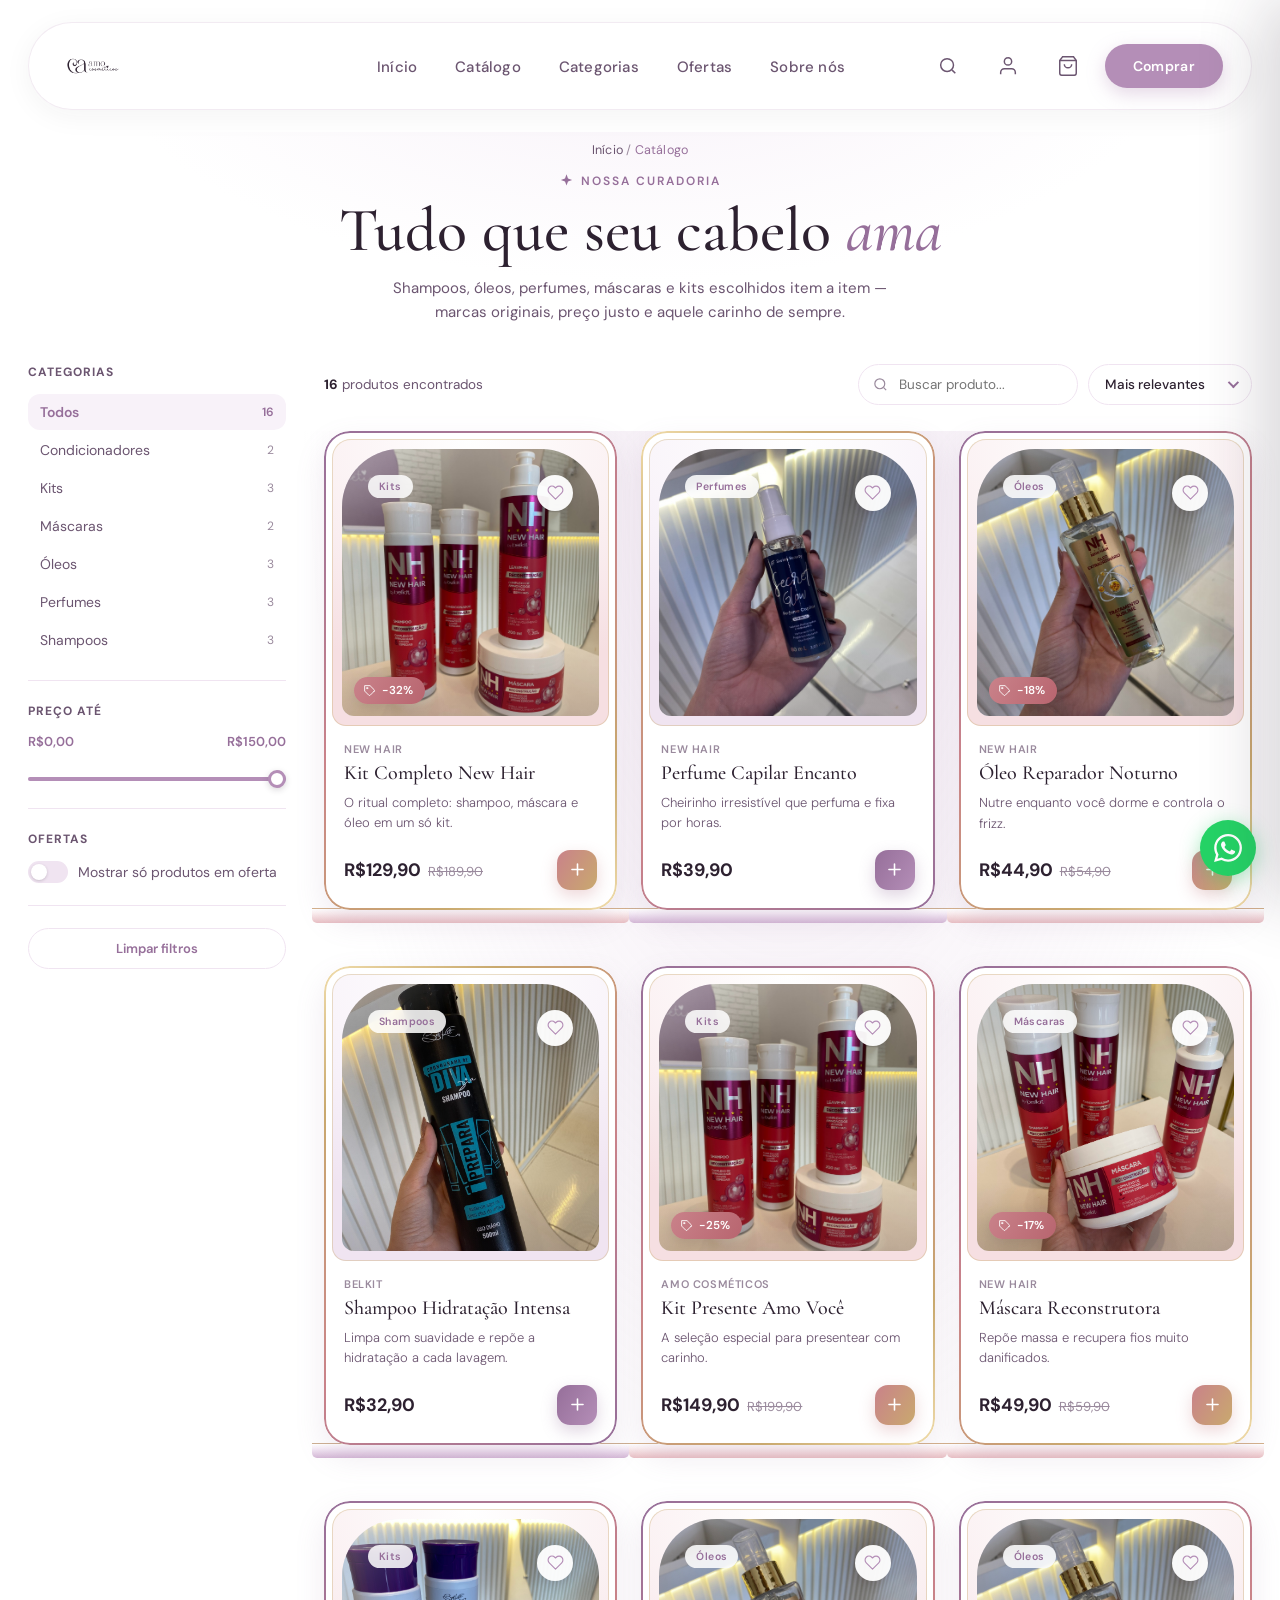
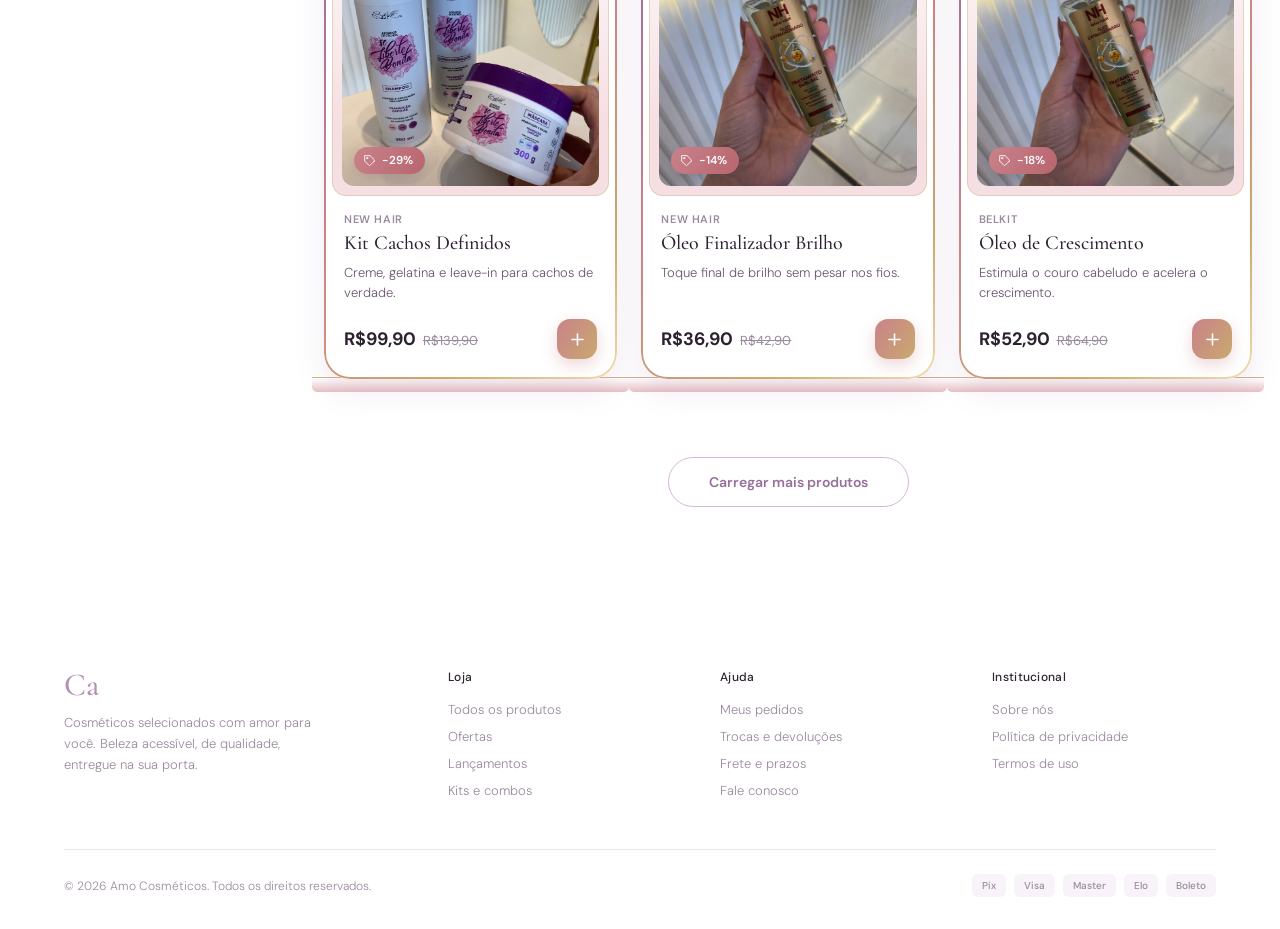
==== catalogo.html @ 1a0eb5b5 "Atualizações." ====
<!DOCTYPE html>
<html lang="pt-BR">
<head>
<meta charset="UTF-8">
<meta name="viewport" content="width=device-width, initial-scale=1.0">
<title>Catálogo — Amo Cosméticos</title>
<meta name="description" content="Explore o catálogo completo da Amo Cosméticos: shampoos, óleos, perfumes capilares, máscaras e kits selecionados com carinho.">
<link rel="preconnect" href="https://fonts.googleapis.com">
<link rel="preconnect" href="https://fonts.gstatic.com" crossorigin>
<link href="https://fonts.googleapis.com/css2?family=Cormorant+Garamond:ital,wght@0,300;0,400;0,500;0,600;1,300;1,400&family=DM+Sans:ital,opsz,wght@0,9..40,300;0,9..40,400;0,9..40,500;1,9..40,300;1,9..40,400&display=swap" rel="stylesheet">
<link rel="stylesheet" href="/css/style.css">
<link rel="stylesheet" href="/css/cart.css">
<link rel="stylesheet" href="/css/catalogo.css">
<link rel="shortcut icon" href="/favicon/favicon.ico" type="image/x-icon">
</head>
<body>

<!-- NAVBAR (igual à da home; "Catálogo" ativo) -->
<nav class="nav" id="nav">
  <a href="/index.html" class="nav-brand" aria-label="Amo Cosméticos — ir para o início">
    <span class="nav-logo" role="img" aria-label="Amo Cosméticos"></span>
  </a>
  <ul class="nav-center" id="navCenter">
    <li><a href="/index.html">Início</a></li>
    <li><a href="/catalogo.html" aria-current="page">Catálogo</a></li>
    <li><a href="/catalogo.html">Categorias</a></li>
    <li><a href="/catalogo.html?ofertas=1">Ofertas</a></li>
    <li><a href="/index.html#nossa-historia">Sobre nós</a></li>
  </ul>
  <div class="nav-right">
    <button class="nav-btn" aria-label="Buscar">
      <svg fill="none" stroke="currentColor" stroke-width="1.6" viewBox="0 0 24 24"><circle cx="11" cy="11" r="7"/><path d="m20 20-3.5-3.5"/></svg>
    </button>
    <button class="nav-btn" aria-label="Minha conta">
      <svg fill="none" stroke="currentColor" stroke-width="1.6" viewBox="0 0 24 24"><path d="M20 21v-2a4 4 0 0 0-4-4H8a4 4 0 0 0-4 4v2"/><circle cx="12" cy="7" r="4"/></svg>
    </button>
    <button class="nav-btn nav-bag" aria-label="Sacola">
      <svg fill="none" stroke="currentColor" stroke-width="1.6" viewBox="0 0 24 24"><path d="M6 2 3 6v14a2 2 0 0 0 2 2h14a2 2 0 0 0 2-2V6l-3-4z"/><path d="M3 6h18"/><path d="M16 10a4 4 0 0 1-8 0"/></svg>
      <span class="nav-bag-count is-zero">0</span>
    </button>
    <button class="nav-cta">Comprar</button>
    <button class="nav-toggle" id="navToggle" aria-label="Abrir menu" aria-expanded="false" aria-controls="navCenter">
      <span></span><span></span><span></span>
    </button>
  </div>
</nav>

<main class="catalog-page">

  <!-- CABEÇALHO -->
  <header class="catalog-hero">
    <nav class="catalog-crumbs" aria-label="Você está em">
      <a href="/index.html">Início</a> / <span>Catálogo</span>
    </nav>
    <span class="catalog-eyebrow">
      <svg viewBox="0 0 24 24"><path d="M12 2l2.4 6.6L21 11l-6.6 2.4L12 20l-2.4-6.6L3 11l6.6-2.4z"/></svg>
      Nossa curadoria
    </span>
    <h1 class="catalog-title">Tudo que seu cabelo <i>ama</i></h1>
    <p class="catalog-sub">Shampoos, óleos, perfumes, máscaras e kits escolhidos item a item — marcas originais, preço justo e aquele carinho de sempre.</p>
  </header>

  <div class="catalog-wrap">

    <!-- SIDEBAR DE FILTROS -->
    <aside class="catalog-aside" id="catalogAside" aria-label="Filtros">
      <div class="catalog-aside-head">
        <h2>Filtros</h2>
        <button class="catalog-aside-close" id="catalogAsideClose" aria-label="Fechar filtros">
          <svg viewBox="0 0 24 24"><path d="M6 6l12 12M18 6L6 18"/></svg>
        </button>
      </div>

      <div class="filter-group">
        <h3>Categorias</h3>
        <div class="filter-cats" id="filterCats"></div>
      </div>

      <div class="filter-group">
        <h3>Preço até</h3>
        <div class="filter-price-vals">
          <span id="filterPriceMinLabel">R$0,00</span>
          <span id="filterPriceMaxLabel">R$0,00</span>
        </div>
        <div class="filter-range">
          <span class="filter-range-track"></span>
          <span class="filter-range-fill" id="filterRangeFill"></span>
          <input type="range" id="filterPrice" min="0" max="200" step="5" value="200" aria-label="Preço máximo">
        </div>
      </div>

      <div class="filter-group">
        <h3>Ofertas</h3>
        <label class="filter-toggle">
          <input type="checkbox" id="filterSale">
          <span class="filter-switch"></span>
          Mostrar só produtos em oferta
        </label>
      </div>

      <div class="filter-group">
        <button class="filter-clear" id="filterClear" type="button">Limpar filtros</button>
      </div>
    </aside>
    <div class="catalog-aside-overlay" id="catalogAsideOverlay"></div>

    <!-- CONTEÚDO -->
    <section>
      <div class="catalog-toolbar">
        <p class="catalog-count" id="catalogCount"></p>
        <div class="catalog-tools">
          <button class="catalog-filter-btn" id="catalogFilterBtn" type="button">
            <svg viewBox="0 0 24 24"><path d="M4 6h16M7 12h10M10 18h4"/></svg>
            Filtros
          </button>
          <div class="catalog-search">
            <svg viewBox="0 0 24 24"><circle cx="11" cy="11" r="7"/><path d="m20 20-3.5-3.5"/></svg>
            <input type="search" id="catalogSearch" placeholder="Buscar produto..." aria-label="Buscar produto">
          </div>
          <div class="catalog-sort">
            <select id="catalogSort" aria-label="Ordenar por">
              <option value="relevance">Mais relevantes</option>
              <option value="rating">Melhor avaliados</option>
              <option value="price-asc">Menor preço</option>
              <option value="price-desc">Maior preço</option>
              <option value="name">Nome (A–Z)</option>
            </select>
          </div>
        </div>
      </div>

      <div class="prod-grid catalog-grid" id="catalogGrid"></div>

      <div class="catalog-empty">
        <svg viewBox="0 0 24 24"><circle cx="11" cy="11" r="7"/><path d="m20 20-3.5-3.5"/></svg>
        <h3>Nenhum produto encontrado</h3>
        <p>Tente ajustar os filtros ou buscar por outro termo.</p>
      </div>

      <div class="catalog-more" id="catalogMore">
        <button id="catalogMoreBtn" type="button">Carregar mais produtos</button>
      </div>
    </section>

  </div>
</main>

<!-- ÍCONES (sprite) — mesmo da home -->
<svg width="0" height="0" style="position:absolute" aria-hidden="true" focusable="false">
  <defs>
    <symbol id="i-heart" viewBox="0 0 24 24"><path d="M20.84 4.61a5.5 5.5 0 0 0-7.78 0L12 5.67l-1.06-1.06a5.5 5.5 0 0 0-7.78 7.78l1.06 1.06L12 21.23l7.78-7.78 1.06-1.06a5.5 5.5 0 0 0 0-7.78z"/></symbol>
    <symbol id="i-tag" viewBox="0 0 24 24"><path d="M20.6 13.4l-7.2 7.2a2 2 0 0 1-2.8 0L3 13V3h10l7.6 7.6a2 2 0 0 1 0 2.8z"/><circle cx="7.6" cy="7.6" r="1.2"/></symbol>
    <symbol id="i-plus" viewBox="0 0 24 24"><path d="M12 5v14M5 12h14"/></symbol>
    <symbol id="i-arrow" viewBox="0 0 24 24"><path d="M5 12h14M13 6l6 6-6 6"/></symbol>
  </defs>
</svg>

<!-- FOOTER (igual à home) -->
<footer class="footer">
  <div class="footer-top">
    <div class="footer-brand">
      <span class="nav-monogram" style="color:var(--lilas)">Ca</span>
      <p>Cosméticos selecionados com amor para você. Beleza acessível, de qualidade, entregue na sua porta.</p>
    </div>
    <div class="footer-col">
      <h5>Loja</h5>
      <a href="/catalogo.html">Todos os produtos</a>
      <a href="/catalogo.html?ofertas=1">Ofertas</a>
      <a href="/catalogo.html">Lançamentos</a>
      <a href="/catalogo.html?cat=Kits">Kits e combos</a>
    </div>
    <div class="footer-col">
      <h5>Ajuda</h5>
      <a href="#">Meus pedidos</a>
      <a href="#">Trocas e devoluções</a>
      <a href="#">Frete e prazos</a>
      <a href="#">Fale conosco</a>
    </div>
    <div class="footer-col">
      <h5>Institucional</h5>
      <a href="/index.html#nossa-historia">Sobre nós</a>
      <a href="#">Política de privacidade</a>
      <a href="#">Termos de uso</a>
    </div>
  </div>
  <div class="footer-bottom">
    <span class="footer-copy">© 2026 Amo Cosméticos. Todos os direitos reservados.</span>
    <div class="footer-payments">
      <span class="pay-badge">Pix</span>
      <span class="pay-badge">Visa</span>
      <span class="pay-badge">Master</span>
      <span class="pay-badge">Elo</span>
      <span class="pay-badge">Boleto</span>
    </div>
  </div>
</footer>

<!-- WHATSAPP -->
<button class="whatsapp-float" aria-label="Falar no WhatsApp">
  <svg viewBox="0 0 24 24" fill="currentColor"><path d="M17.472 14.382c-.297-.149-1.758-.867-2.03-.967-.273-.099-.471-.148-.67.15-.197.297-.767.966-.94 1.164-.173.199-.347.223-.644.075-.297-.15-1.255-.463-2.39-1.475-.883-.788-1.48-1.761-1.653-2.059-.173-.297-.018-.458.13-.606.134-.133.298-.347.446-.52.149-.174.198-.298.298-.497.099-.198.05-.371-.025-.52-.075-.149-.669-1.612-.916-2.207-.242-.579-.487-.5-.669-.51-.173-.008-.371-.01-.57-.01-.198 0-.52.074-.792.372-.272.297-1.04 1.016-1.04 2.479 0 1.462 1.065 2.875 1.213 3.074.149.198 2.096 3.2 5.077 4.487.709.306 1.262.489 1.694.625.712.227 1.36.195 1.871.118.571-.085 1.758-.719 2.006-1.413.248-.694.248-1.289.173-1.413-.074-.124-.272-.198-.57-.347m-5.421 7.403h-.004a9.87 9.87 0 0 1-5.031-1.378l-.361-.214-3.741.982.998-3.648-.235-.374a9.86 9.86 0 0 1-1.51-5.26c.001-5.45 4.436-9.884 9.888-9.884 2.64 0 5.122 1.03 6.988 2.898a9.825 9.825 0 0 1 2.893 6.994c-.003 5.45-4.437 9.884-9.885 9.884m8.413-18.297A11.815 11.815 0 0 0 12.05 0C5.495 0 .16 5.335.157 11.892c0 2.096.547 4.142 1.588 5.945L.057 24l6.305-1.654a11.882 11.882 0 0 0 5.683 1.448h.005c6.554 0 11.89-5.335 11.893-11.893a11.821 11.821 0 0 0-3.48-8.413z"/></svg>
</button>

<!-- SCRIPTS: script.js (navbar) + cart.js (sacola) + catalogo.js (grade) -->
<script src="/js/script.js"></script>
<script src="/js/cart.js"></script>
<script src="/js/catalogo.js"></script>
</body>
</html>
---- css/style.css ----
/* ══════════════════════════════════════════════
   AMO COSMÉTICOS — STYLE
   Paleta extraída da logo: #b48eb7 (lilás)
   ══════════════════════════════════════════════ */

/* ── Reset ── */
*,
*::before,
*::after {
  margin: 0;
  padding: 0;
  box-sizing: border-box;
}

/* ── Tokens ── */
:root {
  /* Core */
  --plum: #2d2130;
  --plum-soft: #5c4660;

  /* Lilás (da logo) */
  --lilas: #b48eb7;
  --lilas-deep: #966f9a;
  --lilas-light: #d4b8d6;
  --lilas-whisper: #f8f2f9;
  --lilas-ghost: #f0e4f1;

  /* Accent */
  --rose: #c9828a;
  --rose-soft: #e8bfc4;
  --rose-whisper: #faeef0;
  --gold: #c9a96e;

  /* Ink */
  --ink: #2d2130;
  --ink-secondary: #6b5570;
  --ink-muted: #9a8a9d;

  /* Surface */
  --white: #ffffff;

  /* Type */
  --serif: 'Cormorant Garamond', Georgia, serif;
  --sans: 'DM Sans', -apple-system, BlinkMacSystemFont, sans-serif;

  /* ►►► LOGO — troque o arquivo aqui para mudar a logo da navbar ◄◄◄ */
  --logo-src: url('/assets/logos/logo-amo-principal.png');
  --logo-color: var(--plum);   /* cor em    que a logo é exibida */
}

html {
  scroll-behavior: smooth;
}

body {
  font-family: var(--sans);
  color: var(--ink);
  background: var(--white);
  -webkit-font-smoothing: antialiased;
}


/* ══════════════════════════════════════════════
   NAVBAR — floating glassmorphism (maior + inteligente)
   ══════════════════════════════════════════════ */
.nav {
  position: fixed;
  top: 22px;
  left: 50%;
  transform: translateX(-50%);
  z-index: 1000;
  width: calc(100% - 56px);
  max-width: 1320px;
  display: flex;
  align-items: center;
  justify-content: space-between;
  gap: 24px;
  padding: 7px 28px;
  background: rgba(255, 255, 255, 0.70);
  backdrop-filter: blur(26px) saturate(1.5);
  -webkit-backdrop-filter: blur(26px) saturate(1.5);
  border: 1px solid rgba(180, 142, 183, 0.18);
  border-radius: 68px;
  box-shadow: 0 6px 28px rgba(45, 33, 48, 0.05);
  transition: top 0.45s cubic-bezier(.4,0,.2,1),
              padding 0.45s cubic-bezier(.4,0,.2,1),
              box-shadow 0.4s, background 0.4s, transform 0.45s cubic-bezier(.4,0,.2,1);
}

/* estado "rolou um pouco": navbar encolhe e ganha mais contraste */
.nav.scrolled {
  top: 12px;
  padding: 7px 26px;
  background: rgba(255, 255, 255, 0.90);
  box-shadow: 0 10px 44px rgba(45, 33, 48, 0.12);
}

/* esconde ao descer, reaparece ao subir */
.nav.nav-hidden {
  transform: translateX(-50%) translateY(-140%);
}

.nav-brand {
  display: flex;
  align-items: center;
  gap: 8px;
  text-decoration: none;
}

.nav-logo {
  display: block;
  width: 240px;
  height: 72px;
  background-color: var(--logo-color);
  -webkit-mask: var(--logo-src) left center / contain no-repeat;
          mask: var(--logo-src) left center / contain no-repeat;
  transition: opacity 0.25s, width 0.45s cubic-bezier(.4,0,.2,1), height 0.45s cubic-bezier(.4,0,.2,1);
}

.nav.scrolled .nav-logo {
  width: 220px;
  height: 66px;
}

.nav-brand:hover .nav-logo {
  opacity: 0.75;
}

.nav-monogram {
  font-family: var(--serif);
  font-weight: 500;
  font-size: 26px;
  color: var(--lilas);
  line-height: 1;
  letter-spacing: -0.5px;
}

.nav-center {
  display: flex;
  gap: 38px;
  list-style: none;
}

.nav-center a {
  position: relative;
  text-decoration: none;
  font-size: 15px;
  font-weight: 500;
  color: var(--ink-secondary);
  letter-spacing: 0.2px;
  transition: color 0.25s;
}

/* sublinhado animado */
.nav-center a::after {
  content: "";
  position: absolute;
  left: 0;
  bottom: -6px;
  width: 100%;
  height: 2px;
  border-radius: 2px;
  background: var(--lilas);
  transform: scaleX(0);
  transform-origin: left;
  transition: transform 0.35s cubic-bezier(.4,0,.2,1);
}

.nav-center a:hover {
  color: var(--lilas);
}

.nav-center a:hover::after {
  transform: scaleX(1);
}

.nav-right {
  display: flex;
  align-items: center;
  gap: 14px;
}

.nav-btn {
  position: relative;
  display: flex;
  align-items: center;
  justify-content: center;
  width: 46px;
  height: 46px;
  border-radius: 50%;
  border: none;
  background: transparent;
  cursor: pointer;
  color: var(--ink-secondary);
  transition: background 0.25s, color 0.25s, transform 0.2s;
}

.nav-btn:hover {
  background: var(--lilas-ghost);
  color: var(--lilas);
  transform: translateY(-1px);
}

.nav-btn svg {
  width: 22px;
  height: 22px;
}

/* contador da sacola */
.nav-bag-count {
  position: absolute;
  top: 3px;
  right: 3px;
  min-width: 18px;
  height: 18px;
  padding: 0 4px;
  display: flex;
  align-items: center;
  justify-content: center;
  font-family: var(--sans);
  font-size: 10px;
  font-weight: 600;
  line-height: 1;
  color: var(--white);
  background: var(--rose);
  border-radius: 10px;
  border: 1.5px solid var(--white);
}

.nav-cta {
  font-family: var(--sans);
  font-size: 14px;
  font-weight: 600;
  color: var(--white);
  background: var(--lilas);
  border: none;
  padding: 13px 28px;
  border-radius: 44px;
  cursor: pointer;
  letter-spacing: 0.3px;
  box-shadow: 0 6px 18px rgba(180, 142, 183, 0.35);
  transition: background 0.3s, transform 0.2s, box-shadow 0.3s;
}

.nav-cta:hover {
  background: var(--lilas-deep);
  transform: translateY(-2px);
  box-shadow: 0 10px 26px rgba(150, 111, 154, 0.42);
}

/* botão de menu mobile (hambúrguer animado) */
.nav-toggle {
  display: none;
  flex-direction: column;
  justify-content: center;
  gap: 5px;
  width: 46px;
  height: 46px;
  border: none;
  background: transparent;
  cursor: pointer;
  padding: 0 11px;
}

.nav-toggle span {
  display: block;
  height: 2px;
  width: 100%;
  border-radius: 2px;
  background: var(--ink);
  transition: transform 0.35s cubic-bezier(.4,0,.2,1), opacity 0.25s;
}

.nav.nav-open .nav-toggle span:nth-child(1) {
  transform: translateY(7px) rotate(45deg);
}

.nav.nav-open .nav-toggle span:nth-child(2) {
  opacity: 0;
}

.nav.nav-open .nav-toggle span:nth-child(3) {
  transform: translateY(-7px) rotate(-45deg);
}


/* ══════════════════════════════════════════════
   HERO — full-bleed image slider (cinematográfico)
   ══════════════════════════════════════════════ */
.hero {
  position: relative;
  width: 100%;
  height: 100vh;
  min-height: 600px;
  overflow: hidden;
  background: var(--plum);
}

.hero-slider {
  position: absolute;
  inset: 0;
}

.hero-slide {
  position: absolute;
  inset: 0;
  opacity: 0;
  transition: opacity 1.2s ease;
  will-change: opacity;
}

.hero-slide.active {
  opacity: 1;
}

.hero-slide-bg,
.hero-slide-img {
  width: 100%;
  height: 100%;
  object-fit: cover;
  object-position: center center;
  display: block;
  /* fundo mais vivo: leve saturação e contraste */
  filter: saturate(1.12) contrast(1.05) brightness(0.98);
  transform: scale(1.06);
}

/* Ken Burns suave só no slide ativo — dá movimento ao fundo */
.hero-slide.active .hero-slide-img {
  animation: hero-kenburns 8s ease-out forwards;
}

@keyframes hero-kenburns {
  from { transform: scale(1.12) translate3d(1.5%, 1%, 0); }
  to   { transform: scale(1.02) translate3d(0, 0, 0); }
}

/* Placeholder gradient slides */
.hero-slide-placeholder {
  width: 100%;
  height: 100%;
  display: flex;
  align-items: center;
  justify-content: center;
}

.slide-ph-1 { background: linear-gradient(145deg, #d4b8d6 0%, #e8bfc4 40%, #f0e4f1 100%); }
.slide-ph-2 { background: linear-gradient(145deg, #c9828a 0%, #b48eb7 50%, #d4b8d6 100%); }
.slide-ph-3 { background: linear-gradient(145deg, #f0e4f1 0%, #c9a96e 40%, #e8bfc4 100%); }
.slide-ph-4 { background: linear-gradient(145deg, #966f9a 0%, #c9828a 50%, #f8f2f9 100%); }

/* brilho sutil que vaga sobre o gradiente */
.hero-slide-placeholder::after {
  content: "";
  position: absolute;
  inset: -20%;
  background: radial-gradient(42% 42% at 30% 28%, rgba(255,255,255,0.45), transparent 70%);
  mix-blend-mode: soft-light;
  opacity: 0;
  transition: opacity 1.4s ease;
}

.hero-slide.active .hero-slide-placeholder::after { opacity: 1; }

/* Ken Burns: desativado — sem zoom nas imagens */
.hero-slide-placeholder {
  position: relative;
  transform: scale(1);
  transition: transform 1.2s ease;
}

.hero-slide.active .hero-slide-placeholder {
  animation: none;
}

@keyframes kenburns {
  from { transform: scale(1) translate3d(0, 0, 0); }
  to   { transform: scale(1) translate3d(0, 0, 0); }
}

.slide-ph-label {
  font-family: var(--serif);
  font-size: clamp(18px, 3vw, 28px);
  font-weight: 300;
  font-style: italic;
  color: rgba(255, 255, 255, 0.6);
  text-align: center;
  padding: 20px;
  letter-spacing: 1px;
}

/* ── Tratamento de fundo (camadas sobre as fotos) ── */

/* Color-grade: dá um banho de cor da marca, tira o aspecto "cru" da foto */
.hero-grade {
  position: absolute;
  inset: 0;
  z-index: 1;
  pointer-events: none;
  background:
    radial-gradient(120% 90% at 80% 15%, rgba(201, 130, 138, 0.28), transparent 55%),
    radial-gradient(130% 100% at 12% 90%, rgba(45, 33, 48, 0.55), transparent 60%),
    linear-gradient(115deg, rgba(150, 111, 154, 0.35) 0%, transparent 45%);
  mix-blend-mode: soft-light;
}

/* Vinheta: foca o olhar e aprofunda os cantos */
.hero-vignette {
  position: absolute;
  inset: 0;
  z-index: 1;
  pointer-events: none;
  background: radial-gradient(130% 120% at 50% 42%, transparent 52%, rgba(26, 18, 28, 0.55) 100%);
}

/* Grão sutil: textura premium que quebra o "chapado" da imagem */
.hero-grain {
  position: absolute;
  inset: 0;
  z-index: 1;
  pointer-events: none;
  opacity: 0.08;
  mix-blend-mode: overlay;
  background-image: url("data:image/svg+xml,%3Csvg xmlns='http://www.w3.org/2000/svg' width='160' height='160'%3E%3Cfilter id='n'%3E%3CfeTurbulence type='fractalNoise' baseFrequency='0.9' numOctaves='2' stitchTiles='stitch'/%3E%3C/filter%3E%3Crect width='100%25' height='100%25' filter='url(%23n)'/%3E%3C/svg%3E");
}

/* Scrim direcional — garante leitura do texto no canto inferior esquerdo */
.hero-scrim {
  position: absolute;
  inset: 0;
  z-index: 1;
  background:
    linear-gradient(to top, rgba(32, 23, 34, 0.9) 0%, rgba(32, 23, 34, 0.35) 42%, transparent 72%),
    linear-gradient(105deg, rgba(32, 23, 34, 0.7) 0%, rgba(32, 23, 34, 0.15) 38%, transparent 62%);
  pointer-events: none;
}

/* ══════════════════════════════════════════════
   DECK DE CARDS — destaques em "cartas" no canto inferior direito
   ══════════════════════════════════════════════ */
.hero-deck {
  position: absolute;
  right: clamp(24px, 5vw, 76px);
  bottom: clamp(56px, 10vh, 118px);
  z-index: 2;
  display: flex;
  flex-direction: column;
  align-items: center;
  gap: 20px;
}

.deck-cards {
  position: relative;
  width: 312px;
  height: 432px;
}

.deck-card {
  position: absolute;
  top: 6px;
  left: 6px;
  width: 300px;
  height: 420px;
  padding: 14px 14px 16px;
  border-radius: 24px;
  background: linear-gradient(170deg, #ffffff 0%, var(--lilas-whisper) 100%);
  border: 1px solid rgba(255, 255, 255, 0.9);
  box-shadow: 0 26px 60px rgba(26, 18, 28, 0.42), 0 2px 6px rgba(26, 18, 28, 0.18);
  cursor: pointer;
  overflow: hidden;
  /* estado inicial (antes de "distribuir as cartas") */
  opacity: 0;
  transform: translateY(34px) scale(0.82) rotate(0deg);
  transform-origin: center bottom;
  transition: transform 0.85s cubic-bezier(.2,.8,.2,1),
              opacity 0.6s ease,
              box-shadow 0.4s ease;
  will-change: transform;
}

.deck-card:focus-visible { outline: 2px solid var(--white); outline-offset: 3px; }

/* brilho de vidro no topo da carta */
.dc-gloss {
  position: absolute;
  inset: 0;
  border-radius: 24px;
  pointer-events: none;
  background: linear-gradient(150deg, rgba(255,255,255,0.65) 0%, rgba(255,255,255,0) 38%);
  mix-blend-mode: screen;
  opacity: 0.6;
}

/* acentos por seção (Queridinhos / Mais vendidos / Em oferta) */
.dc-fav-week    { background: linear-gradient(170deg, #ffffff 0%, var(--rose-whisper) 100%); }
.dc-top-sellers { background: linear-gradient(170deg, #ffffff 0%, var(--lilas-ghost) 100%); }
.dc-on-sale     { background: linear-gradient(170deg, #ffffff 0%, #f8e6e8 100%); }

/* ── posições do leque (controladas via JS) ── */
.hero-deck.is-dealt .deck-card { opacity: 1; }

.hero-deck.is-dealt .deck-card.pos-0 {
  transform: translate(0, 0) rotate(0deg) scale(1);
  z-index: 3;
  box-shadow: 0 30px 66px rgba(26, 18, 28, 0.46), 0 3px 8px rgba(26, 18, 28, 0.2);
}
.hero-deck.is-dealt .deck-card.pos-1 {
  transform: translate(32px, -22px) rotate(6.5deg) scale(0.93);
  z-index: 2;
  transition-delay: 0.08s;
}
.hero-deck.is-dealt .deck-card.pos-2 {
  transform: translate(-28px, 16px) rotate(-6.5deg) scale(0.89);
  z-index: 1;
  transition-delay: 0.16s;
}

/* cartas de trás recebem um leve véu e não capturam o clique no texto */
.hero-deck.is-dealt .deck-card.pos-1::after,
.hero-deck.is-dealt .deck-card.pos-2::after {
  content: "";
  position: absolute;
  inset: 0;
  border-radius: 24px;
  background: rgba(45, 33, 48, 0.14);
  pointer-events: none;
  transition: background 0.6s ease;
}

.hero-deck.is-dealt .deck-card.pos-0:hover {
  transform: translate(0, -6px) rotate(0deg) scale(1.01);
}

/* ── topo: badge + favorito ── */
.dc-top {
  display: flex;
  align-items: center;
  justify-content: space-between;
  gap: 8px;
  margin-bottom: 12px;
}

.dc-badge {
  display: inline-flex;
  align-items: center;
  gap: 6px;
  padding: 6px 12px 6px 10px;
  font-family: var(--sans);
  font-size: 11.5px;
  font-weight: 600;
  letter-spacing: 0.2px;
  border-radius: 40px;
  color: var(--plum);
  background: var(--lilas-ghost);
  white-space: nowrap;
}

.dc-badge svg { width: 13px; height: 13px; }

.dc-fav-week    .dc-badge { background: linear-gradient(100deg, #f0dcab, var(--gold)); color: #4a3320; }
.dc-top-sellers .dc-badge { background: linear-gradient(100deg, var(--lilas-deep), var(--lilas)); color: #fff; }
.dc-on-sale     .dc-badge { background: var(--rose); color: #fff; }

.dc-fav {
  flex-shrink: 0;
  width: 34px;
  height: 34px;
  display: grid;
  place-items: center;
  border: none;
  border-radius: 50%;
  background: rgba(255, 255, 255, 0.8);
  box-shadow: 0 3px 10px rgba(26, 18, 28, 0.12);
  cursor: pointer;
  transition: transform 0.25s, background 0.25s, color 0.25s;
  color: var(--ink-muted);
}

.dc-fav svg { width: 17px; height: 17px; }
.dc-fav:hover { transform: scale(1.12); color: var(--rose); background: #fff; }
.dc-fav.is-liked { color: var(--rose); }
.dc-fav.is-liked svg { fill: var(--rose); }

/* ── mídia ── */
.dc-media {
  position: relative;
  width: 100%;
  height: 188px;
  border-radius: 16px;
  overflow: hidden;
  background: var(--lilas-whisper);
  box-shadow: inset 0 0 0 1px rgba(45, 33, 48, 0.05);
}

.dc-media img {
  width: 100%;
  height: 100%;
  object-fit: cover;
  object-position: center;
  display: block;
  transition: transform 0.9s cubic-bezier(.2,.7,.2,1);
}

.deck-card.pos-0:hover .dc-media img { transform: scale(1.06); }

/* varredura de brilho (cosmético) no card da frente */
.dc-shine {
  position: absolute;
  top: 0;
  left: -60%;
  width: 45%;
  height: 100%;
  pointer-events: none;
  background: linear-gradient(105deg, transparent, rgba(255, 255, 255, 0.55), transparent);
  transform: skewX(-18deg);
}

.hero-deck.is-dealt .deck-card.pos-0 .dc-shine {
  animation: dc-shine-sweep 4.6s ease-in-out 1.4s infinite;
}

@keyframes dc-shine-sweep {
  0%   { left: -60%; }
  26%  { left: 130%; }
  100% { left: 130%; }
}

/* ── corpo ── */
.dc-body { padding: 13px 4px 0; }

.dc-brand {
  font-family: var(--sans);
  font-size: 11px;
  font-weight: 600;
  letter-spacing: 1.4px;
  text-transform: uppercase;
  color: var(--lilas-deep);
}

.dc-name {
  font-family: var(--serif);
  font-size: 21px;
  font-weight: 500;
  line-height: 1.1;
  color: var(--ink);
  margin: 3px 0 7px;
}

.dc-meta { margin-bottom: 11px; }

.dc-stars {
  font-size: 12px;
  letter-spacing: 1.5px;
  color: var(--gold);
}

.dc-stars b {
  font-family: var(--sans);
  font-size: 12px;
  font-weight: 600;
  letter-spacing: 0;
  color: var(--ink-secondary);
  margin-left: 4px;
}

.dc-foot {
  display: flex;
  align-items: center;
  justify-content: space-between;
  gap: 10px;
}

.dc-price {
  font-family: var(--sans);
  font-size: 18px;
  font-weight: 700;
  color: var(--plum);
}

.dc-price s {
  font-size: 12.5px;
  font-weight: 400;
  color: var(--ink-muted);
  margin-left: 5px;
}

.dc-cta {
  display: inline-flex;
  align-items: center;
  gap: 5px;
  padding: 8px 15px;
  font-family: var(--sans);
  font-size: 12.5px;
  font-weight: 600;
  color: var(--white);
  background: var(--plum);
  border-radius: 40px;
  transition: gap 0.25s, background 0.25s;
}

.dc-cta svg { width: 14px; height: 14px; }
.deck-card.pos-0:hover .dc-cta { gap: 9px; background: var(--lilas-deep); }

/* ── bolinhas do deck ── */
.deck-dots {
  display: flex;
  gap: 7px;
}

.deck-dot {
  width: 7px;
  height: 7px;
  padding: 0;
  border: none;
  border-radius: 50%;
  background: rgba(255, 255, 255, 0.4);
  cursor: pointer;
  transition: width 0.4s cubic-bezier(.4,0,.2,1), background 0.4s;
}

.deck-dot:hover { background: rgba(255, 255, 255, 0.7); }

.deck-dot.is-on {
  width: 22px;
  border-radius: 4px;
  background: var(--white);
}

.hero-content {
  position: absolute;
  bottom: 0;
  left: 0;
  right: 0;
  padding: 0 clamp(24px, 5vw, 80px) clamp(56px, 9vh, 104px);
  z-index: 2;
  max-width: 760px;
  will-change: transform;
}

/* ── Sistema de reveal (entrada escalonada) ── */
[data-reveal] {
  opacity: 0;
  transform: translateY(26px);
  transition: opacity 0.9s cubic-bezier(.2,.7,.2,1) var(--d, 0s),
              transform 0.9s cubic-bezier(.2,.7,.2,1) var(--d, 0s);
}

.hero.is-loaded [data-reveal] {
  opacity: 1;
  transform: translateY(0);
}

/* Badge / eyebrow com oferta */
.hero-badge {
  display: inline-flex;
  align-items: center;
  gap: 9px;
  margin-bottom: 22px;
  padding: 9px 18px 9px 14px;
  font-family: var(--sans);
  font-size: 13px;
  font-weight: 500;
  letter-spacing: 0.2px;
  color: var(--white);
  background: rgba(255, 255, 255, 0.12);
  border: 1px solid rgba(255, 255, 255, 0.22);
  border-radius: 40px;
  backdrop-filter: blur(10px);
  -webkit-backdrop-filter: blur(10px);
}

.hero-badge-dot {
  width: 8px;
  height: 8px;
  border-radius: 50%;
  background: var(--rose-soft);
  box-shadow: 0 0 0 0 rgba(232, 191, 196, 0.7);
  animation: pulse-dot 2.2s ease-out infinite;
}

@keyframes pulse-dot {
  0%   { box-shadow: 0 0 0 0 rgba(232, 191, 196, 0.6); }
  70%  { box-shadow: 0 0 0 10px rgba(232, 191, 196, 0); }
  100% { box-shadow: 0 0 0 0 rgba(232, 191, 196, 0); }
}

.hero-headline {
  font-family: var(--serif);
  font-size: clamp(44px, 7vw, 84px);
  font-weight: 300;
  line-height: 1.02;
  color: var(--white);
  margin-bottom: 22px;
  letter-spacing: -1px;
}

/* cada linha revela por baixo de uma máscara */
.hero-line {
  display: block;
  overflow: hidden;
}

.hero-line > span {
  display: block;
  transform: translateY(100%);
  transition: transform 1s cubic-bezier(.2,.7,.2,1) var(--d, 0s);
}

.hero.is-loaded .hero-line > span {
  transform: translateY(0);
}

/* "ama" com acabamento dourado/rosé */
.hero-headline i {
  font-weight: 400;
  font-style: italic;
  background: linear-gradient(100deg, var(--rose-soft), var(--gold) 55%, var(--lilas-light));
  -webkit-background-clip: text;
          background-clip: text;
  -webkit-text-fill-color: transparent;
}

/* coração ao lado de "você ama" */
.hero-heart {
  display: inline-flex;
  vertical-align: baseline;
  margin-left: 0.18em;
  transform: translateY(0.02em) scale(0);
  transform-origin: center 70%;
  opacity: 0;
}

.hero-heart svg {
  width: 0.62em;
  height: 0.62em;
  fill: var(--rose);
  filter: drop-shadow(0 4px 12px rgba(201, 130, 138, 0.5));
}

/* surge depois que a linha termina de revelar, e pulsa suave */
.hero.is-loaded .hero-heart {
  animation: heart-pop 0.7s cubic-bezier(.2,1.4,.3,1) 1.05s forwards,
             heart-beat 2.6s ease-in-out 1.9s infinite;
}

@keyframes heart-pop {
  0%   { transform: translateY(0.02em) scale(0);   opacity: 0; }
  60%  { transform: translateY(0.02em) scale(1.25); opacity: 1; }
  100% { transform: translateY(0.02em) scale(1);    opacity: 1; }
}

@keyframes heart-beat {
  0%, 100% { transform: translateY(0.02em) scale(1); }
  14%      { transform: translateY(0.02em) scale(1.16); }
  28%      { transform: translateY(0.02em) scale(1); }
  42%      { transform: translateY(0.02em) scale(1.1); }
  56%      { transform: translateY(0.02em) scale(1); }
}

.hero-desc {
  font-family: var(--sans);
  font-size: clamp(15px, 1.6vw, 17px);
  font-weight: 300;
  line-height: 1.65;
  color: rgba(255, 255, 255, 0.78);
  max-width: 500px;
  margin-bottom: 34px;
}

.hero-buttons {
  display: flex;
  gap: 14px;
  flex-wrap: wrap;
  align-items: center;
}

.btn-hero-primary {
  display: inline-flex;
  align-items: center;
  gap: 10px;
  font-family: var(--sans);
  font-size: 15px;
  font-weight: 600;
  color: var(--plum);
  background: var(--white);
  border: none;
  padding: 16px 32px;
  border-radius: 50px;
  cursor: pointer;
  letter-spacing: 0.3px;
  box-shadow: 0 10px 30px rgba(0, 0, 0, 0.18);
  transition: transform 0.25s, box-shadow 0.3s;
}

.btn-hero-primary svg {
  width: 18px;
  height: 18px;
  transition: transform 0.3s cubic-bezier(.4,0,.2,1);
}

.btn-hero-primary:hover {
  transform: translateY(-3px);
  box-shadow: 0 16px 40px rgba(0, 0, 0, 0.28);
}

.btn-hero-primary:hover svg {
  transform: translateX(4px);
}

.btn-hero-ghost {
  position: relative;
  display: inline-flex;
  align-items: center;
  font-family: var(--sans);
  font-size: 15px;
  font-weight: 500;
  color: var(--white);
  background: rgba(255, 255, 255, 0.06);
  border: 1px solid rgba(255, 255, 255, 0.35);
  padding: 16px 28px;
  border-radius: 50px;
  cursor: pointer;
  letter-spacing: 0.3px;
  overflow: visible;
  transition: border-color 0.3s, background 0.3s, transform 0.25s;
}

.btn-hero-ghost:hover {
  border-color: rgba(255, 255, 255, 0.7);
  background: rgba(255, 255, 255, 0.14);
  transform: translateY(-3px);
}

/* coração que surge dentro do botão */
.ghost-heart {
  display: inline-flex;
  align-items: center;
  width: 0;
  opacity: 0;
  transform: scale(0.2) rotate(-18deg);
  transform-origin: center;
  transition: width 0.4s cubic-bezier(.2,.9,.3,1.3),
              opacity 0.3s ease,
              transform 0.45s cubic-bezier(.2,1.5,.3,1);
}

.ghost-heart svg {
  width: 17px;
  height: 17px;
  fill: var(--rose-soft);
  filter: drop-shadow(0 2px 6px rgba(201, 130, 138, 0.55));
}

.btn-hero-ghost:hover .ghost-heart,
.btn-hero-ghost:focus-visible .ghost-heart {
  width: 24px;
  opacity: 1;
  transform: scale(1) rotate(0deg);
}

.ghost-label { display: inline-block; transition: transform 0.35s cubic-bezier(.2,.9,.3,1); }

/* faíscas de coração subindo ao passar o mouse */
.ghost-sparks {
  position: absolute;
  left: 30px;
  top: 50%;
  width: 0;
  height: 0;
  pointer-events: none;
}

.ghost-sparks i {
  position: absolute;
  width: 7px;
  height: 7px;
  border-radius: 50%;
  background: var(--rose-soft);
  opacity: 0;
}

.ghost-sparks i:nth-child(1) { left: -2px; }
.ghost-sparks i:nth-child(2) { left: 10px; width: 5px; height: 5px; }
.ghost-sparks i:nth-child(3) { left: 20px; width: 6px; height: 6px; }

.btn-hero-ghost:hover .ghost-sparks i,
.btn-hero-ghost:focus-visible .ghost-sparks i {
  animation: ghost-spark 0.9s ease-out forwards;
}

.btn-hero-ghost:hover .ghost-sparks i:nth-child(2) { animation-delay: 0.12s; }
.btn-hero-ghost:hover .ghost-sparks i:nth-child(3) { animation-delay: 0.22s; }

@keyframes ghost-spark {
  0%   { opacity: 0; transform: translateY(0) scale(0.4); }
  30%  { opacity: 0.9; }
  100% { opacity: 0; transform: translateY(-26px) scale(1); }
}

/* prova social */
.hero-proof {
  display: flex;
  align-items: center;
  gap: 12px;
  margin-top: 30px;
}

.hero-stars {
  color: var(--gold);
  font-size: 16px;
  letter-spacing: 2px;
}

.hero-proof-text {
  font-family: var(--sans);
  font-size: 13.5px;
  font-weight: 300;
  color: rgba(255, 255, 255, 0.72);
}

.hero-proof-text strong {
  font-weight: 600;
  color: var(--white);
}

/* indicação de scroll */
.hero-scroll-cue {
  position: absolute;
  bottom: clamp(56px, 9vh, 104px);
  left: 50%;
  transform: translateX(-50%);
  display: flex;
  flex-direction: column;
  align-items: center;
  gap: 6px;
  z-index: 3;
  text-decoration: none;
  font-family: var(--sans);
  font-size: 11px;
  font-weight: 500;
  letter-spacing: 1.5px;
  text-transform: uppercase;
  color: rgba(255, 255, 255, 0.6);
  transition: color 0.3s;
}

.hero-scroll-cue svg {
  width: 18px;
  height: 18px;
  animation: bob 2s ease-in-out infinite;
}

.hero-scroll-cue:hover { color: var(--white); }

@keyframes bob {
  0%, 100% { transform: translateY(0); }
  50%      { transform: translateY(5px); }
}

/* Slider indicators */
.hero-indicators {
  position: absolute;
  bottom: clamp(22px, 4vh, 34px);
  left: 50%;
  transform: translateX(-50%);
  display: flex;
  gap: 8px;
  z-index: 3;
  align-items: center;
}

.hero-ind {
  position: relative;
  width: 34px;
  height: 4px;
  border-radius: 3px;
  background: rgba(255, 255, 255, 0.28);
  border: none;
  cursor: pointer;
  overflow: hidden;
  transition: background 0.4s, width 0.45s cubic-bezier(.4,0,.2,1);
  padding: 0;
}

.hero-ind:hover { background: rgba(255, 255, 255, 0.5); }

.hero-ind.active {
  width: 60px;
  background: rgba(255, 255, 255, 0.3);
}

/* barra que preenche no ritmo do autoplay (largura controlada via JS) */
.hero-ind-fill {
  position: absolute;
  inset: 0;
  width: 0;
  border-radius: 3px;
  background: var(--white);
}

.hero-ind.active .hero-ind-fill {
  width: 100%;
  transition: width linear var(--autoplay, 6s);
}

.hero-counter {
  font-family: var(--sans);
  font-size: 12px;
  font-weight: 400;
  color: rgba(255, 255, 255, 0.5);
  margin-left: 16px;
  letter-spacing: 1px;
  min-width: 40px;
}


/* ══════════════════════════════════════════════
   TRUST STRIP — marquee
   ══════════════════════════════════════════════ */
.trust-strip {
  position: relative;
  background: linear-gradient(180deg, var(--white), var(--lilas-whisper));
  padding: 15px 0;
  overflow: hidden;
  border-top: 1px solid var(--lilas-ghost);
  border-bottom: 1px solid var(--lilas-ghost);
}

/* véus laterais: a fita "nasce" e "some" nas bordas */
.trust-fade {
  position: absolute;
  top: 0; bottom: 0;
  width: clamp(40px, 9vw, 130px);
  z-index: 2;
  pointer-events: none;
}
.trust-fade-l { left: 0;  background: linear-gradient(90deg,  var(--lilas-whisper), rgba(248,242,249,0)); }
.trust-fade-r { right: 0; background: linear-gradient(270deg, var(--lilas-whisper), rgba(248,242,249,0)); }

.trust-track {
  display: flex;
  width: max-content;
  animation: trust-scroll 42s linear infinite;
}
.trust-strip:hover .trust-track { animation-play-state: paused; }

.trust-group {
  display: flex;
  align-items: center;
  gap: 24px;
  padding-right: 24px;   /* mantém o ritmo perfeito na emenda do loop */
}

.trust-item {
  display: inline-flex;
  align-items: center;
  gap: 11px;
  white-space: nowrap;
  font-family: var(--sans);
  font-size: 13.5px;
  font-weight: 400;
  color: var(--ink-secondary);
}
.trust-item b { font-weight: 600; color: var(--ink); }

.trust-ico {
  display: inline-flex;
  align-items: center;
  justify-content: center;
  width: 30px; height: 30px;
  flex: none;
  border-radius: 50%;
  background: var(--white);
  border: 1px solid var(--lilas-ghost);
  box-shadow: 0 2px 9px rgba(180,142,183,.12);
  color: var(--lilas-deep);
}
.trust-ico svg { width: 15px; height: 15px; }

.trust-sep {
  width: 6px; height: 6px;
  flex: none;
  transform: rotate(45deg);
  border-radius: 1.5px;
  background: var(--lilas-light);
}

@keyframes trust-scroll {
  from { transform: translateX(0); }
  to   { transform: translateX(-50%); }
}


/* ══════════════════════════════════════════════
   CATEGORIES
   ══════════════════════════════════════════════ */

/* ── Propriedades registradas (animáveis via CSS) ── */
@property --shine-x {
  syntax: '<percentage>';
  inherits: true;
  initial-value: -40%;
}

@property --tilt-x {
  syntax: '<angle>';
  inherits: true;
  initial-value: 0deg;
}

@property --tilt-y {
  syntax: '<angle>';
  inherits: true;
  initial-value: 0deg;
}

.categories {
  --cat-ease: cubic-bezier(0.16, 1, 0.3, 1);
  --cat-spring: cubic-bezier(0.34, 1.32, 0.64, 1);
  --cat-bleed: clamp(16px, 3vw, 40px);
  --cat-radius: 22px;
  --cat-stagger: 0.09s;
  position: relative;
  padding: clamp(64px, 8vw, 120px) clamp(20px, 4vw, 64px) clamp(96px, 12vw, 170px);
  max-width: 1440px;
  margin: 0 auto;
}

/* ── Entrada escalonada (ativada via JS) ── */
@keyframes catRise {
  from { opacity: 0; translate: 0 52px; scale: 0.97; }
  to   { opacity: 1; translate: 0 0;    scale: 1; }
}

.categories.is-armed:not(.is-in) [data-cat-reveal] {
  opacity: 0;
}

.categories.is-in [data-cat-reveal] {
  animation: catRise 1.4s var(--cat-ease) calc(var(--i, 0) * var(--cat-stagger)) backwards;
}

.categories.is-in .cat-card[data-cat-reveal] {
  animation-duration: 1.6s;
  animation-delay: calc(var(--i, 0) * 0.1s + 0.08s);
}

/* ── Header ── */
.categories-intro {
  position: relative;
  max-width: 800px;
  margin-bottom: clamp(44px, 5vw, 72px);
}

.categories-eyebrow {
  position: relative;
  display: inline-block;
  padding-left: 44px;
  margin-bottom: 22px;
  font-family: var(--sans);
  font-size: 13px;
  font-weight: 600;
  letter-spacing: 3px;
  text-transform: uppercase;
  color: var(--lilas-deep);
}

.categories-eyebrow::before {
  content: "";
  position: absolute;
  left: 0;
  top: 50%;
  width: 30px;
  height: 2px;
  border-radius: 2px;
  background: linear-gradient(90deg, var(--lilas-deep), var(--lilas-light));
  transform: translateY(-50%);
}

.categories .section-title {
  font-family: var(--serif);
  font-size: clamp(44px, 5.8vw, 76px);
  font-weight: 500;
  line-height: 1.02;
  letter-spacing: -1.2px;
  color: var(--ink);
  margin-bottom: 24px;
  text-wrap: balance;
}

.categories .section-title i {
  font-weight: 500;
  background: linear-gradient(100deg, var(--lilas-deep), var(--lilas) 60%, var(--rose));
  -webkit-background-clip: text;
          background-clip: text;
  -webkit-text-fill-color: transparent;
}

.categories-sub {
  font-family: var(--sans);
  font-size: clamp(16.5px, 1.45vw, 19.5px);
  font-weight: 400;
  line-height: 1.75;
  color: var(--ink-secondary);
  max-width: 540px;
}

/* ── Carrossel ── */
.cat-carousel {
  position: relative;
}

.cat-grid {
  --cat-gap: clamp(16px, 1.8vw, 28px);
  --cat-visible: 3;
  position: relative;
  display: flex;
  gap: var(--cat-gap);
  overflow-x: auto;
  overflow-y: hidden;
  padding: 44px var(--cat-bleed) 84px;
  margin: -44px calc(var(--cat-bleed) * -1) -84px;
  scroll-padding-inline: var(--cat-bleed);
  scroll-snap-type: x mandatory;
  scroll-behavior: smooth;
  scrollbar-width: none;
  overscroll-behavior-x: contain;
  cursor: grab;
  outline: none;
}

.cat-grid::-webkit-scrollbar {
  display: none;
}

.cat-grid:focus-visible {
  outline: 2px solid var(--lilas);
  outline-offset: -2px;
  border-radius: 14px;
}

.cat-grid.is-dragging {
  cursor: grabbing;
  scroll-snap-type: none;
  scroll-behavior: auto;
}

.cat-grid.is-dragging .cat-card {
  pointer-events: none;
}

/* ── Setas laterais ── */
.cat-nav {
  position: absolute;
  top: 50%;
  z-index: 5;
  translate: 0 -50%;
  width: 58px;
  height: 58px;
  display: flex;
  align-items: center;
  justify-content: center;
  border-radius: 50%;
  border: 1px solid rgba(180, 142, 183, 0.3);
  background: rgba(255, 255, 255, 0.9);
  backdrop-filter: blur(18px) saturate(1.6);
  -webkit-backdrop-filter: blur(18px) saturate(1.6);
  color: var(--lilas-deep);
  cursor: pointer;
  box-shadow: inset 0 1px 0 rgba(255, 255, 255, 0.9),
              0 14px 34px -8px rgba(45, 33, 48, 0.2);
  transition: background 0.5s var(--cat-ease),
              color 0.5s var(--cat-ease),
              border-color 0.5s var(--cat-ease),
              box-shadow 0.5s var(--cat-ease),
              transform 0.7s var(--cat-spring),
              opacity 0.4s ease,
              visibility 0.4s;
}

.cat-nav-prev { left: -29px; }
.cat-nav-next { right: -29px; }

.cat-nav svg {
  width: 20px;
  height: 20px;
  transition: transform 0.7s var(--cat-spring);
}

.cat-nav:hover {
  background: var(--lilas-deep);
  border-color: var(--lilas-deep);
  color: var(--white);
  transform: scale(1.07);
  box-shadow: inset 0 1px 0 rgba(255, 255, 255, 0.25),
              0 18px 40px -8px rgba(150, 111, 154, 0.55);
}

.cat-nav-prev:hover svg { transform: translateX(-3px); }
.cat-nav-next:hover svg { transform: translateX(3px); }

.cat-nav:active {
  transform: scale(0.95);
}

.cat-nav:focus-visible {
  outline: 2px solid var(--lilas);
  outline-offset: 3px;
}

.cat-nav:disabled {
  opacity: 0;
  visibility: hidden;
  pointer-events: none;
}

.categories.is-static .cat-nav {
  display: none;
}

/* ── Cards ── */
.cat-card {
  --tilt-dir: -5deg;
  position: relative;
  flex: 0 0 calc((100% - (var(--cat-visible) - 1) * var(--cat-gap)) / var(--cat-visible));
  display: block;
  border-radius: var(--cat-radius);
  text-decoration: none;
  scroll-snap-align: start;
  user-select: none;
  -webkit-user-drag: none;
  isolation: isolate;
  perspective: 1200px;
  perspective-origin: 50% 40%;
  transition: transform 0.9s var(--cat-spring),
              opacity 0.7s ease,
              filter 0.7s ease;
}

.cat-card:nth-child(even) {
  --tilt-dir: 5deg;
}

/* camada de sombra rica (revelada no hover, só opacity/transform) */
.cat-card::before {
  content: "";
  position: absolute;
  inset: 0;
  z-index: -1;
  border-radius: inherit;
  box-shadow: 0 2px 0 rgba(45, 33, 48, 0.03),
              0 34px 60px -24px rgba(45, 33, 48, 0.4),
              0 70px 90px -46px rgba(150, 111, 154, 0.55);
  opacity: 0;
  transform: translateY(12px) scale(0.97);
  transition: opacity 0.8s var(--cat-ease),
              transform 0.9s var(--cat-spring);
  pointer-events: none;
}

.cat-card.is-out {
  opacity: 0.5;
  filter: saturate(0.85);
}

.cat-card-media {
  position: relative;
  width: 100%;
  aspect-ratio: 5 / 6;
  overflow: hidden;
  border-radius: var(--cat-radius);
  box-shadow: 0 1px 0 rgba(45, 33, 48, 0.04),
              0 22px 40px -26px rgba(45, 33, 48, 0.34);
  transform: rotateX(var(--tilt-x)) rotateY(var(--tilt-y));
  transform-origin: 50% 55%;
  transition: --tilt-x 0.9s var(--cat-spring),
              --tilt-y 0.9s var(--cat-spring);
}

.cat-1 .cat-card-media { background: linear-gradient(165deg, var(--lilas-deep), var(--plum-soft)); }
.cat-2 .cat-card-media { background: linear-gradient(165deg, var(--lilas), var(--rose)); }
.cat-3 .cat-card-media { background: linear-gradient(165deg, var(--plum-soft), var(--lilas-deep)); }
.cat-4 .cat-card-media { background: linear-gradient(165deg, var(--rose), var(--lilas)); }

/* shine diagonal — varredura via custom property registrada */
.cat-card-media::after {
  content: "";
  position: absolute;
  inset: 0;
  z-index: 1;
  pointer-events: none;
  background: linear-gradient(108deg,
              transparent calc(var(--shine-x) - 16%),
              rgba(255, 255, 255, 0.06) calc(var(--shine-x) - 6%),
              rgba(255, 255, 255, 0.28) var(--shine-x),
              rgba(255, 255, 255, 0.06) calc(var(--shine-x) + 6%),
              transparent calc(var(--shine-x) + 16%));
  opacity: 0;
  transition: opacity 0.6s ease,
              --shine-x 0s linear 0.6s;
}

.cat-card-img {
  width: 100%;
  height: 100%;
  object-fit: cover;
  display: block;
  scale: 1.03;
  filter: saturate(0.94) contrast(1.04) brightness(0.96);
  transition: scale 1.6s var(--cat-ease), filter 0.9s ease;
}

.categories.is-armed:not(.is-in) .cat-card-img {
  scale: 1.12;
}

.cat-card-overlay {
  position: absolute;
  inset: 0;
  border-radius: inherit;
  background:
    radial-gradient(90% 55% at 88% 0%, rgba(180, 142, 183, 0.22), transparent 62%),
    linear-gradient(to top,
      rgba(36, 24, 40, 0.74) 0%,
      rgba(36, 24, 40, 0.4) 22%,
      rgba(36, 24, 40, 0.1) 46%,
      rgba(36, 24, 40, 0) 66%);
  box-shadow: inset 0 0 0 1px rgba(255, 255, 255, 0.14);
  transition: opacity 0.9s ease;
}

/* Pílula de vidro com nome + quantidade + botão de seta */
.cat-card-info {
  position: absolute;
  left: clamp(12px, 1.2vw, 16px);
  right: clamp(12px, 1.2vw, 16px);
  bottom: clamp(12px, 1.2vw, 16px);
  z-index: 2;
  display: flex;
  align-items: center;
  justify-content: space-between;
  gap: 14px;
  padding: 8px 8px 8px clamp(20px, 1.8vw, 26px);
  border-radius: 999px;
  background: rgba(255, 255, 255, 0.14);
  border: 1px solid rgba(255, 255, 255, 0.26);
  box-shadow: inset 0 1px 0 rgba(255, 255, 255, 0.28),
              0 10px 30px -14px rgba(26, 18, 28, 0.5);
  backdrop-filter: blur(20px) saturate(1.6);
  -webkit-backdrop-filter: blur(20px) saturate(1.6);
  transition: background 0.8s var(--cat-ease),
              border-color 0.8s var(--cat-ease),
              transform 0.9s var(--cat-spring),
              box-shadow 0.8s var(--cat-ease);
}

.cat-card-text {
  display: flex;
  flex-direction: column;
  gap: 5px;
  min-width: 0;
}

.cat-card-name {
  font-family: var(--serif);
  font-size: clamp(23px, 1.95vw, 30px);
  font-weight: 500;
  line-height: 1;
  letter-spacing: -0.2px;
  color: var(--white);
  text-shadow: 0 1px 14px rgba(26, 18, 28, 0.25);
  transition: color 0.6s ease, text-shadow 0.6s ease;
}

.cat-card-count {
  display: inline-flex;
  align-items: center;
  gap: 7px;
  font-family: var(--sans);
  font-size: 11px;
  font-weight: 500;
  line-height: 1;
  letter-spacing: 1.3px;
  text-transform: uppercase;
  color: rgba(255, 255, 255, 0.72);
  transition: color 0.6s ease,
              transform 0.8s var(--cat-spring);
}

.cat-card-count::before {
  content: "";
  width: 5px;
  height: 5px;
  border-radius: 50%;
  background: var(--rose-soft);
  transition: transform 0.8s var(--cat-spring),
              background 0.6s ease;
}

.cat-card-arrow {
  flex: 0 0 auto;
  width: 46px;
  height: 46px;
  display: flex;
  align-items: center;
  justify-content: center;
  border-radius: 50%;
  background: var(--white);
  color: var(--plum);
  transition: background 0.6s var(--cat-ease),
              color 0.6s var(--cat-ease),
              transform 0.8s var(--cat-spring);
}

.cat-card-arrow svg {
  width: 18px;
  height: 18px;
  transition: transform 0.9s var(--cat-spring);
}

/* ── Hover (somente dispositivos com cursor) ── */
@media (hover: hover) and (pointer: fine) {
  .cat-card:hover {
    transform: translateY(-10px);
  }

  .cat-card:hover::before {
    opacity: 1;
    transform: none;
  }

  .cat-card:hover .cat-card-img {
    scale: 1.08;
    filter: saturate(1.1) contrast(1.06) brightness(1);
  }

  .cat-card:hover .cat-card-media {
    --shine-x: 140%;
  }

  .cat-card:hover .cat-card-media::after {
    opacity: 1;
    transition: opacity 0.3s ease,
                --shine-x 1.4s var(--cat-ease) 0.05s;
  }
}

/* 3D sutil: só desktop e sem preferência por menos movimento */
@media (hover: hover) and (pointer: fine) and (min-width: 961px) and (prefers-reduced-motion: no-preference) {
  .cat-card:hover .cat-card-media {
    --tilt-x: 3deg;
    --tilt-y: var(--tilt-dir);
  }
}

.cat-card:hover .cat-card-info,
.cat-card:focus-visible .cat-card-info {
  background: rgba(255, 255, 255, 0.95);
  border-color: rgba(255, 255, 255, 0.9);
  transform: translateY(-3px);
  box-shadow: inset 0 1px 0 #fff,
              0 20px 40px -16px rgba(45, 33, 48, 0.42);
}

.cat-card:hover .cat-card-name,
.cat-card:focus-visible .cat-card-name {
  color: var(--plum);
  text-shadow: none;
}

.cat-card:hover .cat-card-count,
.cat-card:focus-visible .cat-card-count {
  color: var(--lilas-deep);
  transform: translateX(2px);
}

.cat-card:hover .cat-card-count::before,
.cat-card:focus-visible .cat-card-count::before {
  background: var(--rose);
  transform: scale(1.5);
}

.cat-card:hover .cat-card-arrow,
.cat-card:focus-visible .cat-card-arrow {
  background: var(--lilas-deep);
  color: var(--white);
  transform: scale(1.06);
}

.cat-card:hover .cat-card-arrow svg,
.cat-card:focus-visible .cat-card-arrow svg {
  transform: translate(2px, -2px);
}

.cat-card:focus-visible {
  outline: 2px solid var(--lilas);
  outline-offset: 4px;
}

/* ── Paginação (bolinhas) ── */
.cat-controls {
  display: flex;
  align-items: center;
  justify-content: center;
  gap: 22px;
  margin-top: clamp(40px, 4.5vw, 60px);
}

.cat-dots {
  display: flex;
  align-items: center;
  gap: 8px;
}

.cat-dot {
  position: relative;
  width: 7px;
  height: 7px;
  padding: 0;
  border: 0;
  border-radius: 7px;
  background: var(--lilas-light);
  opacity: 0.55;
  cursor: pointer;
  transition: width 0.9s var(--cat-spring),
              background 0.5s ease,
              opacity 0.5s ease;
}

.cat-dot::before {
  content: "";
  position: absolute;
  inset: -12px -6px;
}

.cat-dot.is-visible {
  opacity: 0.9;
  background: var(--lilas);
}

.cat-dot.is-active {
  width: 36px;
  opacity: 1;
  background: linear-gradient(90deg, var(--lilas-deep), var(--lilas) 70%, var(--rose));
}

.cat-dot:hover {
  opacity: 1;
}

.cat-dot:focus-visible {
  outline: 2px solid var(--lilas);
  outline-offset: 4px;
}

.cat-count {
  min-width: 28px;
  font-family: var(--serif);
  font-size: 18px;
  font-weight: 500;
  letter-spacing: 0.8px;
  color: var(--ink-muted);
  font-variant-numeric: tabular-nums;
}

.cat-count-cur {
  text-align: right;
  color: var(--ink);
}

/* Dispositivos sem hover: botão já com a cor de destaque */
@media (hover: none) {
  .cat-card-arrow {
    background: var(--lilas);
    color: var(--white);
  }
}

/* ══════════════════════════════════════════════
   ÍCONES (sprite): tamanho e traço padrão
   ══════════════════════════════════════════════ */
.ico {
  width: 1em; height: 1em; flex: none;
  fill: none; stroke: currentColor;
  stroke-width: 1.6; stroke-linecap: round; stroke-linejoin: round;
  vertical-align: -0.12em;
}
.ico-fill { fill: currentColor; stroke: none; }


/* ══════════════════════════════════════════════
   DIVISÓRIA ENTRE SEÇÕES (Categorias → Produtos)
   ══════════════════════════════════════════════ */
.section-divider {
  --sd-pull: clamp(36px, 5.5vw, 84px);   /* aproxima do fim das categorias */
  display: flex; align-items: center; justify-content: center;
  gap: clamp(14px, 2vw, 26px);
  width: min(1120px, calc(100% - 48px));
  margin: calc(var(--sd-pull) * -1) auto clamp(40px, 5.5vw, 72px);
}
.sd-line {
  flex: 1; height: 1px;
  background: linear-gradient(90deg, transparent, var(--lilas-light) 45%, var(--gold));
}
.sd-line:last-child {
  background: linear-gradient(270deg, transparent, var(--lilas-light) 45%, var(--gold));
}
.sd-ornament {
  position: relative; flex: none;
  width: 50px; height: 50px;
  display: grid; place-items: center;
  color: var(--rose); font-size: 17px;
}
.sd-ornament::before,
.sd-ornament::after {
  content: ""; position: absolute; transform: rotate(45deg);
}
.sd-ornament::before {          /* losango principal com moldura em gradiente */
  inset: 7px; border-radius: 11px;
  border: 1.5px solid transparent;
  background:
    linear-gradient(#fff, #fff) padding-box,
    linear-gradient(135deg, var(--gold), var(--rose) 55%, var(--lilas-deep)) border-box;
  box-shadow: 0 8px 22px rgba(180, 142, 183, .25);
}
.sd-ornament::after {           /* losango externo, mais discreto */
  inset: 0; border-radius: 15px;
  border: 1px solid var(--lilas-ghost);
}
.sd-ornament .ico { position: relative; z-index: 1; fill: currentColor; stroke: none; }


/* ══════════════════════════════════════════════
   PRODUCTS: Queridinhos (palco) + vitrines
   ══════════════════════════════════════════════ */
.products {
  --ease: cubic-bezier(.16, 1, .3, 1);
  padding: clamp(24px, 4vw, 56px) clamp(24px, 5vw, 80px) clamp(64px, 10vw, 120px);
  max-width: 1280px;
  margin: 0 auto;
}

/* ── Cabeçalho geral ── */
.prod-head { margin-bottom: clamp(26px, 3.6vw, 44px); }
.prod-eyebrow {
  display: inline-block;
  font-family: var(--sans); font-size: 12px; font-weight: 600;
  letter-spacing: 1.6px; text-transform: uppercase;
  color: var(--lilas-deep); margin-bottom: 10px;
}
.prod-title {
  font-family: var(--serif);
  font-size: clamp(34px, 4.4vw, 54px); font-weight: 500;
  line-height: 1.04; letter-spacing: -1px; color: var(--ink);
}
.prod-title i {
  font-weight: 500;
  background: linear-gradient(100deg, var(--lilas-deep), var(--lilas) 60%, var(--rose));
  -webkit-background-clip: text; background-clip: text; -webkit-text-fill-color: transparent;
}

/* ── Cabeçalho das sub-seções (Mais vendidos / Em oferta) ── */
.prod-sub { margin-top: clamp(56px, 7vw, 92px); }
.prod-sub-head {
  display: flex; align-items: center; justify-content: space-between; gap: 16px;
  margin-bottom: clamp(22px, 3vw, 34px);
}
.prod-sub-title {
  display: inline-flex; align-items: center; gap: 14px;
  font-family: var(--serif); font-size: clamp(24px, 3vw, 34px); font-weight: 500;
  color: var(--ink); letter-spacing: -.5px;
}
.prod-sub-ico {
  width: 44px; height: 44px; border-radius: 50%; flex: none;
  display: grid; place-items: center; color: #fff;
  background: linear-gradient(135deg, var(--lilas-deep), var(--lilas));
  box-shadow: 0 8px 20px rgba(150, 111, 154, .32), inset 0 0 0 1px rgba(255, 255, 255, .35);
}
.prod-sub-ico .ico { font-size: 20px; }
.prod-sub--sale .prod-sub-ico {
  background: linear-gradient(135deg, var(--rose), var(--gold));
  box-shadow: 0 8px 20px rgba(201, 130, 138, .32), inset 0 0 0 1px rgba(255, 255, 255, .35);
}
.prod-sub-link {
  display: inline-flex; align-items: center; gap: 7px; flex: none;
  font-family: var(--sans); font-size: 13.5px; font-weight: 600;
  color: var(--lilas-deep); text-decoration: none; transition: gap .25s, color .25s;
}
.prod-sub-link .ico { font-size: 15px; }
.prod-sub-link:hover { gap: 11px; color: var(--rose); }


/* ══════════════════════════════════════════════
   QUERIDINHOS DA SEMANA: palco escuro (destaque da loja)
   ══════════════════════════════════════════════ */
.fav {
  position: relative; isolation: isolate; overflow: hidden;
  border-radius: 36px; color: #fff;
  padding: clamp(18px, 2.6vw, 36px);
  background:
    radial-gradient(760px 460px at 6% -8%, rgba(180, 142, 183, .50), transparent 62%),
    radial-gradient(640px 420px at 104% 108%, rgba(201, 130, 138, .34), transparent 62%),
    linear-gradient(140deg, #2d2130 0%, #3a2a40 55%, #4a3350 100%);
  box-shadow: 0 34px 80px rgba(45, 33, 48, .30);
}
/* textura de pontinhos (luxo discreto) */
.fav::after {
  content: ""; position: absolute; inset: 0; z-index: -1; pointer-events: none;
  background-image: radial-gradient(rgba(255, 255, 255, .06) 1px, transparent 1.2px);
  background-size: 24px 24px;
  -webkit-mask: linear-gradient(160deg, #000, transparent 70%);
          mask: linear-gradient(160deg, #000, transparent 70%);
}
/* moldura fina dourada → lilás */
.fav::before {
  content: ""; position: absolute; inset: 0; z-index: 3; pointer-events: none;
  border-radius: inherit; padding: 1.5px;
  background: linear-gradient(135deg, rgba(201, 169, 110, .9), rgba(180, 142, 183, .5) 45%, rgba(201, 130, 138, .8));
  -webkit-mask: linear-gradient(#000 0 0) content-box, linear-gradient(#000 0 0);
          mask: linear-gradient(#000 0 0) content-box, linear-gradient(#000 0 0);
  -webkit-mask-composite: xor; mask-composite: exclude;
}

.fav-head {
  display: flex; align-items: flex-end; justify-content: space-between;
  flex-wrap: wrap; gap: 16px;
  margin-bottom: clamp(16px, 2vw, 28px);
}
.fav-eyebrow {
  display: inline-flex; align-items: center; gap: 9px;
  font-family: var(--sans); font-size: 12px; font-weight: 600;
  letter-spacing: 1.8px; text-transform: uppercase; color: var(--gold);
}
.fav-eyebrow .ico { font-size: 15px; fill: currentColor; }
.fav-title {
  font-family: var(--serif); font-size: clamp(28px, 3.8vw, 50px); font-weight: 500;
  line-height: 1; letter-spacing: -1.2px; margin-top: 10px;
}
.fav-title i {
  font-weight: 500;
  background: linear-gradient(100deg, #ecd5a2, var(--gold) 35%, var(--rose-soft) 75%, var(--lilas-light));
  -webkit-background-clip: text; background-clip: text; -webkit-text-fill-color: transparent;
}

/* contagem regressiva */
.fav-timer-label {
  display: inline-flex; align-items: center; gap: 8px; margin-bottom: 10px;
  font-family: var(--sans); font-size: 11.5px; font-weight: 500;
  letter-spacing: 1.2px; text-transform: uppercase; color: rgba(255, 255, 255, .62);
}
.fav-clock { display: flex; align-items: center; gap: 6px; }
.cd-box {
  display: flex; flex-direction: column; align-items: center;
  min-width: 54px; padding: 9px 6px;
  background: rgba(255, 255, 255, .07);
  border: 1px solid rgba(255, 255, 255, .15); border-radius: 13px;
  -webkit-backdrop-filter: blur(6px); backdrop-filter: blur(6px);
}
.cd-box b {
  font-family: var(--sans); font-size: 21px; font-weight: 600; color: #fff;
  line-height: 1; font-variant-numeric: tabular-nums;
}
.cd-box i { font-style: normal; font-size: 10px; margin-top: 5px; letter-spacing: .4px; color: rgba(255, 255, 255, .55); }
.cd-colon { font-size: 18px; font-weight: 600; color: var(--gold); }

/* corpo do palco */
.fav-main {
  display: grid; align-items: center;
  grid-template-columns: minmax(0, .92fr) minmax(0, 1.08fr);
  gap: clamp(28px, 4.4vw, 70px);
  transition: opacity .26s ease, transform .26s ease;
}
.fav-main.is-swapping { opacity: 0; transform: translateY(8px); }

/* ░ Vitrine em arco ░ */
.fav-visual { position: relative; width: 100%; max-width: 340px; margin-inline: auto; padding-bottom: 20px; }
.fav-visual::before {          /* facho de luz vindo de cima */
  content: ""; position: absolute; z-index: 0; pointer-events: none;
  top: -70px; left: 50%; width: 120%; height: 70%; transform: translateX(-50%);
  background: radial-gradient(closest-side, rgba(255, 255, 255, .20), transparent);
}
.fav-frame {
  position: relative; z-index: 1; padding: 10px;
  border-radius: 130px 130px 30px 30px;
  background: linear-gradient(160deg, rgba(255, 255, 255, .13), rgba(255, 255, 255, .03));
  box-shadow: 0 34px 70px rgba(0, 0, 0, .38), 0 0 90px rgba(180, 142, 183, .25);
}
.fav-frame::before {           /* moldura dourada do arco */
  content: ""; position: absolute; inset: 0; z-index: 3; pointer-events: none;
  border-radius: inherit; padding: 2px;
  background: linear-gradient(160deg, #f0dcab 0%, var(--gold) 28%, var(--rose) 70%, var(--lilas) 100%);
  -webkit-mask: linear-gradient(#000 0 0) content-box, linear-gradient(#000 0 0);
          mask: linear-gradient(#000 0 0) content-box, linear-gradient(#000 0 0);
  -webkit-mask-composite: xor; mask-composite: exclude;
}
.fav-mat {
  padding: 10px; border-radius: 120px 120px 22px 22px;
  background: linear-gradient(180deg, rgba(255, 255, 255, .16), rgba(255, 255, 255, .05));
  box-shadow: inset 0 0 0 1px rgba(201, 169, 110, .4);
}
.fav-photo {
  position: relative; overflow: hidden; aspect-ratio: 4 / 5;
  border-radius: 108px 108px 14px 14px; background: var(--lilas-ghost);
  box-shadow: inset 0 0 0 1px rgba(255, 255, 255, .4);
}
.fav-photo img { width: 100%; height: 100%; object-fit: cover; display: block; transition: transform 1.1s var(--ease); }
.fav-visual:hover .fav-photo img { transform: scale(1.05); }
.fav-glass {                   /* reflexo de vidro */
  position: absolute; inset: 0; pointer-events: none;
  background:
    linear-gradient(122deg, rgba(255, 255, 255, .36) 0%, rgba(255, 255, 255, 0) 30%),
    linear-gradient(0deg, rgba(45, 33, 48, .25), transparent 32%);
}
.fav-plinth {                  /* pedestal / reflexo de luz no chão */
  position: absolute; z-index: 0; left: 4%; right: 4%; bottom: 0; height: 46px;
  background: radial-gradient(closest-side, rgba(236, 213, 162, .42), rgba(180, 142, 183, .16) 55%, transparent);
}
.fav-seal {                    /* selo "Nº 1" flutuante */
  position: absolute; z-index: 4; top: 3%; right: -3%;
  width: 92px; height: 92px; border-radius: 50%;
  display: flex; flex-direction: column; align-items: center; justify-content: center; gap: 1px;
  text-align: center; color: var(--plum);
  background: linear-gradient(140deg, #f3e2b6, var(--gold) 55%, #b88f52);
  box-shadow: 0 14px 30px rgba(0, 0, 0, .38), inset 0 0 0 3px rgba(255, 255, 255, .35), inset 0 0 0 4px rgba(120, 84, 30, .25);
  animation: sealFloat 5.5s ease-in-out infinite;
}
.fav-seal .ico { font-size: 17px; fill: currentColor; stroke: none; }
.fav-seal b { font-family: var(--serif); font-size: 22px; font-weight: 700; line-height: 1; }
.fav-seal small { font-family: var(--sans); font-size: 9.5px; font-weight: 600; letter-spacing: .6px; text-transform: uppercase; }
@keyframes sealFloat { 0%, 100% { transform: translateY(0) rotate(7deg); } 50% { transform: translateY(-7px) rotate(7deg); } }

/* ░ Informações ░ */
.fav-brand {
  font-family: var(--sans); font-size: 12px; font-weight: 600;
  letter-spacing: 1.8px; text-transform: uppercase; color: var(--lilas-light);
}
.fav-name {
  font-family: var(--serif); font-size: clamp(34px, 4vw, 54px); font-weight: 500;
  line-height: 1.04; letter-spacing: -.8px; margin: 10px 0 16px;
}
.fav-rating { display: flex; align-items: center; gap: 12px; margin-bottom: 18px; font-family: var(--sans); font-size: 13.5px; color: rgba(255, 255, 255, .72); }
.fav-rating b { color: #fff; font-weight: 600; }
.fav-stars { display: inline-flex; gap: 2px; color: var(--gold); font-size: 15px; }
.fav-desc {
  font-family: var(--sans); font-size: 15.5px; font-weight: 300; line-height: 1.72;
  color: rgba(255, 255, 255, .8); max-width: 520px; margin-bottom: 22px;
}
.fav-perks { list-style: none; display: grid; gap: 11px; margin-bottom: 26px; }
.fav-perks li { display: flex; align-items: center; gap: 12px; font-family: var(--sans); font-size: 14.5px; color: rgba(255, 255, 255, .9); }
.perk-ico {
  flex: none; width: 24px; height: 24px; border-radius: 50%;
  display: grid; place-items: center; color: var(--gold); font-size: 13px;
  background: rgba(201, 169, 110, .16); border: 1px solid rgba(201, 169, 110, .45);
}
.perk-ico .ico { stroke-width: 2.2; }

.fav-sold { margin-bottom: 24px; max-width: 520px; }
.fav-sold-head { display: flex; justify-content: space-between; align-items: center; margin-bottom: 9px; font-family: var(--sans); font-size: 12.5px; color: rgba(255, 255, 255, .75); }
.fav-sold-head .ico { color: var(--rose-soft); font-size: 14px; }
.fav-sold-head b { color: var(--gold); font-weight: 700; }
.fav-sold-bar { height: 7px; border-radius: 999px; background: rgba(255, 255, 255, .13); overflow: hidden; }
.fav-sold-fill { display: block; height: 100%; width: 0; border-radius: inherit; background: linear-gradient(90deg, var(--gold), var(--rose)); transition: width 1.2s var(--ease); }

.fav-buy {
  display: flex; align-items: center; justify-content: space-between; flex-wrap: wrap; gap: 18px;
  padding-top: 24px; border-top: 1px solid rgba(255, 255, 255, .13); max-width: 560px;
}
.fav-price { display: flex; align-items: baseline; flex-wrap: wrap; gap: 10px; }
.fav-price .now { font-family: var(--serif); font-size: clamp(36px, 3.8vw, 48px); font-weight: 600; line-height: 1; }
.fav-price .old { font-family: var(--sans); font-size: 15px; color: rgba(255, 255, 255, .5); text-decoration: line-through; }
.fav-price .save { font-family: var(--sans); font-size: 12px; font-weight: 700; color: var(--plum); background: var(--gold); padding: 4px 10px; border-radius: 999px; }
.fav-cta {
  display: inline-flex; align-items: center; gap: 10px; border: none; cursor: pointer;
  font-family: var(--sans); font-size: 14.5px; font-weight: 600; color: var(--plum);
  padding: 16px 28px; border-radius: 999px;
  background: linear-gradient(120deg, #f0dcab, var(--gold) 45%, var(--rose));
  box-shadow: 0 12px 30px rgba(201, 169, 110, .35);
  transition: transform .25s, box-shadow .25s;
}
.fav-cta .ico { font-size: 17px; stroke-width: 2; transition: transform .25s; }
.fav-cta:hover { transform: translateY(-2px); box-shadow: 0 18px 38px rgba(201, 169, 110, .45); }
.fav-cta:hover .ico { transform: translateX(3px); }

/* ░ Seletor de produtos (com barra de progresso) ░ */
.fav-picks {
  display: grid; grid-template-columns: repeat(4, 1fr); gap: 14px;
  margin-top: clamp(28px, 3.6vw, 46px); padding-top: clamp(20px, 2.6vw, 30px);
  border-top: 1px solid rgba(255, 255, 255, .11);
}
.fav-pick {
  position: relative; overflow: hidden; cursor: pointer; text-align: left;
  display: flex; align-items: center; gap: 13px; padding: 10px 14px 15px 10px;
  color: #fff; font-family: var(--sans);
  background: rgba(255, 255, 255, .05); border: 1px solid rgba(255, 255, 255, .12); border-radius: 18px;
  transition: background .3s, border-color .3s, transform .3s;
}
.fav-pick:hover { background: rgba(255, 255, 255, .10); transform: translateY(-2px); }
.fav-pick.is-active { background: rgba(255, 255, 255, .13); border-color: rgba(201, 169, 110, .7); }
.fav-pick:focus-visible { outline: 2px solid var(--gold); outline-offset: 2px; }
.fav-pick-thumb { flex: none; width: 56px; height: 56px; border-radius: 14px; overflow: hidden; }
.fav-pick-thumb img { width: 100%; height: 100%; object-fit: cover; display: block; }
.fav-pick-txt { min-width: 0; }
.fav-pick-txt b { display: block; font-family: var(--serif); font-size: 16.5px; font-weight: 500; line-height: 1.2; }
.fav-pick-txt i { display: block; margin-top: 3px; font-style: normal; font-size: 13px; font-weight: 600; color: var(--gold); }
.fav-pick-bar {
  position: absolute; left: 12px; right: 12px; bottom: 6px; height: 2px;
  border-radius: 2px; background: rgba(255, 255, 255, .14); overflow: hidden; opacity: 0; transition: opacity .3s;
}
.fav-pick.is-active .fav-pick-bar { opacity: 1; }
.fav-pick-bar span { display: block; height: 100%; width: 0; background: linear-gradient(90deg, var(--gold), var(--rose)); }
.fav.is-playing .fav-pick.is-active .fav-pick-bar span { animation: favProgress 7s linear forwards; }
.fav:hover .fav-pick.is-active .fav-pick-bar span { animation-play-state: paused; }   /* pausa enquanto a cliente olha */
@keyframes favProgress { from { width: 0; } to { width: 100%; } }


/* ══════════════════════════════════════════════
   VITRINES: Mais vendidos / Em oferta
   Cada produto = quadro com moldura dupla + paspatur + vidro,
   apoiado numa prateleira.
   ══════════════════════════════════════════════ */
.prod-grid {
  --pg-gap: 24px;
  position: relative; isolation: isolate;
  display: grid; grid-template-columns: repeat(4, 1fr);
  column-gap: var(--pg-gap); row-gap: 60px; padding-bottom: 24px;
}
.prod-grid::before {           /* luz ambiente da vitrine */
  content: ""; position: absolute; z-index: -1; inset: 0 -20px -10px; pointer-events: none;
  background: radial-gradient(70% 90% at 50% 0%, rgba(212, 184, 214, .30), transparent 72%);
}
.prod-sub--sale .prod-grid::before {
  background: radial-gradient(70% 90% at 50% 0%, rgba(232, 191, 196, .34), transparent 72%);
}

.pcard { position: relative; cursor: pointer; }

/* prateleira sob o quadro */
.pcard::after {
  content: ""; position: absolute; z-index: 0;
  top: calc(100% - 2px); left: calc(var(--pg-gap) / -2); right: calc(var(--pg-gap) / -2); height: 15px;
  border-radius: 0 0 5px 5px;
  border-top: 1px solid rgba(201, 169, 110, .65);
  background: linear-gradient(180deg, #fff 0%, #f6edf7 30%, var(--lilas-light) 100%);
  box-shadow: inset 0 1px 0 #fff, 0 18px 26px -10px rgba(150, 111, 154, .5);
}
.pcard--sale::after {
  background: linear-gradient(180deg, #fff 0%, #fbeff0 30%, var(--rose-soft) 100%);
  box-shadow: inset 0 1px 0 #fff, 0 18px 26px -10px rgba(201, 130, 138, .5);
}

.pcard-frame {
  position: relative; z-index: 1; height: 100%;
  display: flex; flex-direction: column;
  padding: 8px 8px 0; border-radius: 26px; background: #fff;
  box-shadow: 0 12px 30px rgba(150, 111, 154, .14);
  transition: transform .45s var(--ease), box-shadow .45s var(--ease);
}
.pcard-frame::before {         /* moldura 1: anel em gradiente */
  content: ""; position: absolute; inset: 0; z-index: 3; pointer-events: none;
  border-radius: inherit; padding: 2px;
  background: linear-gradient(140deg, #f0dcab 0%, var(--gold) 20%, var(--rose) 58%, var(--lilas-deep) 100%);
  -webkit-mask: linear-gradient(#000 0 0) content-box, linear-gradient(#000 0 0);
          mask: linear-gradient(#000 0 0) content-box, linear-gradient(#000 0 0);
  -webkit-mask-composite: xor; mask-composite: exclude;
  transition: padding .3s;
}
.pcard--sale .pcard-frame::before {
  background: linear-gradient(140deg, var(--lilas-deep) 0%, var(--rose) 45%, var(--gold) 80%, #f0dcab 100%);
}
.pcard:hover .pcard-frame { transform: translateY(-7px); box-shadow: 0 28px 52px rgba(150, 111, 154, .26); }
.pcard--sale:hover .pcard-frame { box-shadow: 0 28px 52px rgba(201, 130, 138, .28); }
.pcard:hover .pcard-frame::before { padding: 3px; }

.pcard-mat {                   /* moldura 2: paspatur com filete dourado */
  padding: 10px; border-radius: 19px 19px 14px 14px;
  background: radial-gradient(120% 80% at 50% 0%, #fff 0%, var(--lilas-whisper) 55%, var(--lilas-ghost) 100%);
  box-shadow: inset 0 0 0 1px rgba(201, 169, 110, .38);
}
.pcard--sale .pcard-mat {
  background: radial-gradient(120% 80% at 50% 0%, #fff 0%, var(--rose-whisper) 58%, #f6dfe2 100%);
}
.pcard-media {
  position: relative; overflow: hidden; aspect-ratio: 1 / 1.04;
  border-radius: 58px 58px 12px 12px; background: var(--lilas-ghost);
  box-shadow: inset 0 0 0 1px rgba(255, 255, 255, .5);
}
.pcard-media img { width: 100%; height: 100%; object-fit: cover; display: block; transition: transform .9s var(--ease); }
.pcard:hover .pcard-media img { transform: scale(1.06); }

.pcard-glass { position: absolute; inset: 0; pointer-events: none; overflow: hidden;
  background:
    linear-gradient(125deg, rgba(255, 255, 255, .32) 0%, rgba(255, 255, 255, 0) 28%),
    linear-gradient(0deg, rgba(45, 33, 48, .16), transparent 26%);
}
.pcard-glass::after {          /* brilho que varre o vidro no hover */
  content: ""; position: absolute; inset: 0;
  background: linear-gradient(115deg, transparent 38%, rgba(255, 255, 255, .5) 50%, transparent 62%);
  transform: translateX(-130%); transition: transform .9s var(--ease);
}
.pcard:hover .pcard-glass::after { transform: translateX(130%); }

.pcard-tag {
  position: absolute; left: 12px; bottom: 12px; z-index: 2;
  display: inline-flex; align-items: center; gap: 6px;
  font-family: var(--sans); font-size: 11.5px; font-weight: 600; color: var(--plum);
  background: rgba(255, 255, 255, .94); padding: 6px 12px 6px 9px; border-radius: 999px;
  box-shadow: 0 4px 14px rgba(45, 33, 48, .16);
}
.pcard-tag .ico { font-size: 13px; color: var(--gold); }
.pcard-tag--sale { color: #fff; background: linear-gradient(120deg, var(--rose), #b8656f); }
.pcard-tag--sale .ico { color: #fff; }

.pcard-fav {
  position: absolute; top: 26px; right: 26px; z-index: 2;
  width: 36px; height: 36px; border-radius: 50%; border: none; cursor: pointer;
  display: grid; place-items: center; font-size: 17px;
  color: var(--lilas); background: rgba(255, 255, 255, .95);
  box-shadow: 0 3px 12px rgba(45, 33, 48, .16);
  transition: transform .2s, color .2s, background .2s;
}
.pcard-fav:hover { transform: scale(1.12); color: var(--rose); }
.pcard-fav.is-fav { color: var(--rose); background: var(--rose-whisper); }
.pcard-fav.is-fav .ico { fill: var(--rose); }

.pcard-body { display: flex; flex-direction: column; flex: 1; padding: 16px 12px 20px; }
.pcard-brand { font-family: var(--sans); font-size: 11px; font-weight: 600; letter-spacing: .6px; text-transform: uppercase; color: var(--ink-muted); margin-bottom: 5px; }
.pcard-name { font-family: var(--serif); font-size: 20px; font-weight: 500; line-height: 1.2; color: var(--ink); margin-bottom: 8px; }
.pcard-desc { font-family: var(--sans); font-size: 13px; font-weight: 300; line-height: 1.55; color: var(--ink-secondary); margin-bottom: 16px; }
.pcard-foot { margin-top: auto; display: flex; align-items: center; justify-content: space-between; gap: 10px; }
.pcard-price { display: flex; align-items: baseline; flex-wrap: wrap; gap: 7px; }
.pcard-price .now { font-family: var(--sans); font-size: 18px; font-weight: 700; color: var(--ink); }
.pcard-price .old { font-family: var(--sans); font-size: 13px; color: var(--ink-muted); text-decoration: line-through; }
.pcard-add {
  flex: none; width: 40px; height: 40px; border-radius: 13px; border: none; cursor: pointer;
  display: grid; place-items: center; color: #fff; font-size: 19px;
  background: linear-gradient(120deg, var(--lilas-deep), var(--lilas));
  box-shadow: 0 6px 16px rgba(150, 111, 154, .3); transition: transform .2s, box-shadow .2s;
}
.pcard-add .ico { stroke-width: 2; }
.pcard--sale .pcard-add { background: linear-gradient(120deg, var(--rose), var(--gold)); box-shadow: 0 6px 16px rgba(201, 130, 138, .32); }
.pcard-add:hover { transform: translateY(-2px) scale(1.06); }


/* ══════════════════════════════════════════════
   RESPONSIVO
   ══════════════════════════════════════════════ */
@media (max-width: 1020px) {
  .prod-grid { grid-template-columns: repeat(2, 1fr); }
}
@media (max-width: 920px) {
  .fav-main { grid-template-columns: 1fr; }
  .fav-visual { max-width: 380px; }
  .fav-picks { grid-template-columns: repeat(2, 1fr); }
  .prod-sub-head { flex-wrap: wrap; }
}
@media (max-width: 560px) {
  .fav { border-radius: 26px; }
  .fav-frame { border-radius: 110px 110px 24px 24px; }
  .fav-mat { border-radius: 100px 100px 18px 18px; }
  .fav-photo { border-radius: 90px 90px 12px 12px; }
  .fav-seal { width: 78px; height: 78px; right: 0; }
  .fav-seal b { font-size: 19px; }
  .cd-box { min-width: 46px; }
  .fav-cta { width: 100%; justify-content: center; }
  .fav-pick { padding: 8px 10px 14px 8px; gap: 10px; }
  .fav-pick-thumb { width: 44px; height: 44px; border-radius: 11px; }
  .fav-pick-txt b { font-size: 14px; }
  .prod-grid { --pg-gap: 14px; row-gap: 48px; }
  .pcard-frame { padding: 6px 6px 0; border-radius: 22px; }
  .pcard-mat { padding: 7px; }
  .pcard-media { border-radius: 44px 44px 10px 10px; }
  .pcard-fav { top: 20px; right: 20px; width: 32px; height: 32px; }
  .pcard-name { font-size: 17px; }
  .pcard-desc { font-size: 12.5px; }
  .pcard-body { padding: 14px 8px 16px; }
}
@media (prefers-reduced-motion: reduce) {
  .fav-seal { animation: none; }
  .fav-main, .pcard-frame, .pcard-media img, .fav-photo img, .pcard-glass::after, .fav-sold-fill { transition: none !important; }
  .fav-pick.is-active .fav-pick-bar span { width: 100%; animation: none !important; }
}

/* ══════════════════════════════════════════════
   BRAND STORY — Nossa história
   (usa a @property --shine-x já registrada em Categories)
   ══════════════════════════════════════════════ */
.story {
  --story-ease: cubic-bezier(0.16, 1, 0.3, 1);
  --story-spring: cubic-bezier(0.34, 1.32, 0.64, 1);
  --story-arch: 50% 50% 28px 28px / 40% 40% 28px 28px;
  position: relative;
  background: var(--white);
  padding: clamp(32px, 4vw, 64px) clamp(24px, 5vw, 80px) clamp(56px, 7vw, 104px);
  overflow-x: clip;
}

.story-inner {
  max-width: 1280px;
  margin: 0 auto;
  display: grid;
  grid-template-columns: minmax(0, 1fr) minmax(0, 0.95fr);
  align-items: center;
  gap: clamp(48px, 7vw, 112px);
}

/* ── Entrada no scroll (ativada via JS) ── */
@keyframes storyRise {
  from { opacity: 0; translate: 0 36px; }
  to   { opacity: 1; translate: 0 0; }
}

@keyframes storyPhoto {
  from { opacity: 0; translate: 0 64px; scale: 0.96; }
  to   { opacity: 1; translate: 0 0;    scale: 1; }
}

@keyframes storyFrame {
  from { opacity: 0; scale: 0.93; }
  to   { opacity: 1; scale: 1; }
}

@keyframes storyBadgeShine {
  0%        { --shine-x: -40%; }
  28%, 100% { --shine-x: 140%; }
}

@keyframes storyPop {
  from { opacity: 0; scale: 0.6; }
  to   { opacity: 1; scale: 1; }
}

@keyframes storyFade {
  from { opacity: 0; }
  to   { opacity: 1; }
}

@keyframes storyFloat {
  from { transform: translateY(0); }
  to   { transform: translateY(-8px); }
}

@keyframes storySpin {
  to { transform: rotate(360deg); }
}

@keyframes storyShine {
  0%   { --shine-x: -40%; opacity: 0; }
  15%  { opacity: 1; }
  100% { --shine-x: 140%; opacity: 1; }
}

.story.is-armed:not(.is-in) [data-story-reveal],
.story.is-armed:not(.is-in) :is(.story-glow, .story-frame, .story-photo, .story-seal, .story-badge, .story-card) {
  opacity: 0;
}

.story.is-in [data-story-reveal] { animation: storyRise 1.2s var(--story-ease) var(--d, 0s) backwards; }
.story.is-in .story-glow         { animation: storyFade 2s ease backwards; }
.story.is-in .story-frame        { animation: storyFrame 1.7s var(--story-ease) 0.35s backwards; }
.story.is-in .story-photo        { animation: storyPhoto 1.6s var(--story-ease) backwards; }
.story.is-in .story-seal         { animation: storyPop 1.2s var(--story-spring) 0.95s backwards; }
.story.is-in .story-badge        { animation: storyPop 1.2s var(--story-spring) 1.15s backwards; }
.story.is-in .story-card         { animation: storyRise 1.3s var(--story-ease) 0.8s backwards; }

/* ══ Lado visual ══ */
.story-visual {
  --px: 0;
  --py: 0;
  --story-r: 50cqw;          /* raio do arco = metade da largura da foto (semicírculo exato) */
  --story-r-bottom: 32px;
  --story-ring: 14px;        /* distância da moldura até a foto */
  position: relative;
  width: 100%;
  max-width: 540px;
  margin-inline: auto;
  container-type: inline-size;
}

.story-glow {
  position: absolute;
  inset: -14% -18%;
  z-index: 0;
  pointer-events: none;
  background:
    radial-gradient(50% 45% at 32% 30%, rgba(212, 184, 214, 0.42), transparent 70%),
    radial-gradient(45% 40% at 78% 78%, rgba(232, 191, 196, 0.34), transparent 70%);
}

/* medalhão com o monograma real da marca, pousado na moldura (lado esquerdo) */
.story-badge {
  position: absolute;
  z-index: 4;
  top: calc(21.3cqw - var(--story-ring) * 0.57);
  left: calc(9% - var(--story-ring) * 0.82);
  translate: -50% -50%;
  width: clamp(100px, 10vw, 124px);
  aspect-ratio: 1;
  pointer-events: none;
  transform: translate3d(calc(var(--px) * -16px), calc(var(--py) * -12px), 0);
  transition: transform 0.9s var(--story-ease);
}

.story-badge-inner {
  position: relative;
  overflow: hidden;
  display: grid;
  place-items: center;
  width: 100%;
  height: 100%;
  border-radius: 50%;
  background: linear-gradient(145deg, var(--lilas) 0%, var(--lilas-deep) 100%);
  box-shadow: inset 0 1px 0 rgba(255, 255, 255, 0.4),
              0 0 0 5px rgba(255, 255, 255, 0.95),
              0 0 0 6px rgba(180, 142, 183, 0.35),
              0 24px 44px -16px rgba(150, 111, 154, 0.7);
}

.story.is-in .story-badge-inner {
  animation: storyFloat 6.5s ease-in-out 2.2s infinite alternate;
}

/* aro interno, como a borda de uma moeda */
.story-badge-inner::before {
  content: "";
  position: absolute;
  inset: 7px;
  border-radius: 50%;
  border: 1px solid rgba(255, 255, 255, 0.34);
}

.story-badge-logo {
  position: relative;
  display: block;
  width: 62%;
  height: auto;
  filter: drop-shadow(0 2px 6px rgba(45, 33, 48, 0.18));
}

/* brilho que passa de tempos em tempos */
.story-badge-inner::after {
  content: "";
  position: absolute;
  inset: 0;
  pointer-events: none;
  background: linear-gradient(108deg,
              transparent calc(var(--shine-x) - 16%),
              rgba(255, 255, 255, 0.07) calc(var(--shine-x) - 6%),
              rgba(255, 255, 255, 0.34) var(--shine-x),
              rgba(255, 255, 255, 0.07) calc(var(--shine-x) + 6%),
              transparent calc(var(--shine-x) + 16%));
}

.story.is-in .story-badge-inner::after {
  animation: storyBadgeShine 6.5s var(--story-ease) 2.4s infinite;
}

/* foto — o conjunto (moldura + imagem) inclina junto, então nunca desalinha */
.story-photo {
  position: relative;
  z-index: 2;
  margin: 0;
  transform: perspective(1400px)
             translateY(var(--lift, 0px))
             rotateX(calc(var(--py) * -3deg))
             rotateY(calc(var(--px) * 4deg));
  transform-origin: 50% 60%;
  transition: transform 0.9s var(--story-spring);
}

/* moldura concêntrica: mesmo arco da foto, deslocado de forma uniforme */
.story-frame {
  position: absolute;
  z-index: -1;
  inset: calc(var(--story-ring) * -1);
  border: 1px solid rgba(180, 142, 183, 0.5);
  border-radius: calc(var(--story-r) + var(--story-ring))
                 calc(var(--story-r) + var(--story-ring))
                 calc(var(--story-r-bottom) + var(--story-ring))
                 calc(var(--story-r-bottom) + var(--story-ring));
  pointer-events: none;
}

.story-photo-media {
  position: relative;
  isolation: isolate;
  aspect-ratio: 4 / 5;
  overflow: hidden;
  border-radius: var(--story-r) var(--story-r) var(--story-r-bottom) var(--story-r-bottom);
  background: var(--lilas-ghost);
  box-shadow: 0 2px 0 rgba(45, 33, 48, 0.03),
              0 40px 70px -34px rgba(45, 33, 48, 0.42),
              0 80px 100px -60px rgba(150, 111, 154, 0.5);
}

.story-photo-img {
  display: block;
  width: 100%;
  height: 100%;
  object-fit: cover;
  object-position: 50% 28%;
  scale: 1.04;
  filter: saturate(0.96) contrast(1.03) brightness(0.99);
  transition: scale 1.8s var(--story-ease), filter 0.9s ease;
}

.story.is-armed:not(.is-in) .story-photo-img {
  scale: 1.16;
}

/* tratamento: véu lilás + base escura suave + aro de luz */
.story-photo-tint {
  position: absolute;
  inset: 0;
  border-radius: inherit;
  pointer-events: none;
  background:
    linear-gradient(to top, rgba(45, 33, 48, 0.38) 0%, rgba(45, 33, 48, 0) 38%),
    radial-gradient(80% 50% at 85% 0%, rgba(180, 142, 183, 0.28), transparent 65%),
    linear-gradient(160deg, rgba(212, 184, 214, 0.16), transparent 50%);
  box-shadow: inset 0 0 0 1px rgba(255, 255, 255, 0.2);
}

/* shine diagonal */
.story-photo-media::after {
  content: "";
  position: absolute;
  inset: 0;
  z-index: 1;
  pointer-events: none;
  background: linear-gradient(108deg,
              transparent calc(var(--shine-x) - 16%),
              rgba(255, 255, 255, 0.06) calc(var(--shine-x) - 6%),
              rgba(255, 255, 255, 0.28) var(--shine-x),
              rgba(255, 255, 255, 0.06) calc(var(--shine-x) + 6%),
              transparent calc(var(--shine-x) + 16%));
  opacity: 0;
  transition: opacity 0.6s ease,
              --shine-x 0s linear 0.6s;
}

/* passa uma vez logo após a entrada */
.story.is-in .story-photo-media::after {
  animation: storyShine 1.8s var(--story-ease) 1.2s backwards;
}

/* selo giratório */
/* selo "pousado" exatamente sobre a moldura, a 45° do arco */
.story-seal {
  position: absolute;
  z-index: 4;
  top: calc(14.6cqw - var(--story-ring) * 0.7);
  left: calc(85.4% + var(--story-ring) * 0.7);
  translate: -50% -50%;
  width: clamp(92px, 9vw, 116px);
  aspect-ratio: 1;
  pointer-events: none;
  transform: translate3d(calc(var(--px) * 18px), calc(var(--py) * 14px), 0);
  transition: transform 0.9s var(--story-ease);
}

.story-seal-inner {
  position: relative;
  width: 100%;
  height: 100%;
  display: grid;
  place-items: center;
  border-radius: 50%;
  background: rgba(255, 255, 255, 0.84);
  border: 1px solid rgba(180, 142, 183, 0.3);
  backdrop-filter: blur(16px) saturate(1.6);
  -webkit-backdrop-filter: blur(16px) saturate(1.6);
  box-shadow: inset 0 1px 0 #fff,
              0 20px 40px -16px rgba(45, 33, 48, 0.32);
}

.story.is-in .story-seal-inner {
  animation: storyFloat 6s ease-in-out 2s infinite alternate;
}

.story-seal-ring {
  position: absolute;
  inset: 0;
  width: 100%;
  height: 100%;
  animation: storySpin 32s linear infinite;
}

.story-seal-ring text {
  font-family: var(--sans);
  font-size: 7.4px;
  font-weight: 600;
  letter-spacing: 1.2px;
  fill: var(--lilas-deep);
}

.story-seal-heart {
  position: relative;
  display: grid;
  place-items: center;
  width: 30%;
  aspect-ratio: 1;
  color: var(--rose);
}

.story-seal-heart svg {
  width: 100%;
  height: 100%;
  filter: drop-shadow(0 3px 8px rgba(201, 130, 138, 0.4));
}

/* mini card glass */
.story-card {
  position: absolute;
  z-index: 4;
  left: -9%;
  bottom: 9%;
  max-width: 270px;
  pointer-events: none;
  transform: translate3d(calc(var(--px) * -22px), calc(var(--py) * -16px), 0);
  transition: transform 0.9s var(--story-ease);
}

.story-card-inner {
  display: flex;
  align-items: center;
  gap: 12px;
  padding: 12px 22px 12px 12px;
  border-radius: 22px;
  background: rgba(255, 255, 255, 0.76);
  backdrop-filter: blur(18px) saturate(1.6);
  -webkit-backdrop-filter: blur(18px) saturate(1.6);
  box-shadow: inset 0 1px 0 rgba(255, 255, 255, 0.9),
              0 0 0 1px rgba(180, 142, 183, 0.2),
              0 26px 50px -20px rgba(45, 33, 48, 0.36);
}

.story.is-in .story-card-inner {
  animation: storyFloat 7s ease-in-out 1.8s infinite alternate;
}

.story-card-icon {
  flex: 0 0 auto;
  display: grid;
  place-items: center;
  width: 42px;
  height: 42px;
  border-radius: 50%;
  color: var(--white);
  background: linear-gradient(145deg, var(--lilas-deep), var(--rose));
  box-shadow: 0 8px 18px -6px rgba(150, 111, 154, 0.6);
}

.story-card-icon svg {
  width: 18px;
  height: 18px;
}

.story-card-text {
  display: flex;
  flex-direction: column;
  gap: 3px;
}

.story-card-text strong {
  font-family: var(--serif);
  font-size: 19px;
  font-weight: 600;
  line-height: 1;
  color: var(--plum);
}

.story-card-text small {
  font-family: var(--sans);
  font-size: 12px;
  font-weight: 400;
  line-height: 1.2;
  color: var(--ink-muted);
}

/* hover refinado na foto (somente com cursor) */
@media (hover: hover) and (pointer: fine) {
  .story-visual:hover .story-photo {
    --lift: -8px;
  }

  .story-visual:hover .story-photo-img {
    scale: 1.09;
    filter: saturate(1.06) contrast(1.05) brightness(1.01);
  }

  .story-visual:hover .story-photo-media {
    --shine-x: 140%;
  }

  .story-visual:hover .story-photo-media::after {
    opacity: 1;
    transition: opacity 0.3s ease,
                --shine-x 1.5s var(--story-ease) 0.05s;
  }
}

/* ══ Lado texto ══ */
.story-text {
  max-width: 520px;
}

.story-eyebrow {
  position: relative;
  display: inline-block;
  padding-left: 44px;
  margin-bottom: 22px;
  font-family: var(--sans);
  font-size: 13px;
  font-weight: 600;
  letter-spacing: 3px;
  text-transform: uppercase;
  color: var(--lilas-deep);
}

.story-eyebrow::before {
  content: "";
  position: absolute;
  left: 0;
  top: 50%;
  width: 30px;
  height: 2px;
  border-radius: 2px;
  background: linear-gradient(90deg, var(--lilas-deep), var(--lilas-light));
  transform: translateY(-50%);
}

.story-title {
  font-family: var(--serif);
  font-size: clamp(40px, 4.8vw, 64px);
  font-weight: 500;
  line-height: 1.04;
  letter-spacing: -1px;
  color: var(--ink);
  margin-bottom: 26px;
  text-wrap: balance;
}

.story-title i {
  font-weight: 500;
  background: linear-gradient(100deg, var(--lilas-deep), var(--lilas) 60%, var(--rose));
  -webkit-background-clip: text;
          background-clip: text;
  -webkit-text-fill-color: transparent;
}

.story-lead {
  font-family: var(--serif);
  font-size: clamp(22px, 2vw, 27px);
  font-style: italic;
  font-weight: 500;
  line-height: 1.35;
  color: var(--lilas-deep);
  margin-bottom: 16px;
}

.story-body {
  max-width: 470px;
  margin-bottom: 34px;
  font-family: var(--sans);
  font-size: 16px;
  font-weight: 400;
  line-height: 1.8;
  color: var(--ink-secondary);
}

/* números de prova */
.story-stats {
  display: flex;
  align-items: stretch;
  gap: clamp(20px, 3vw, 36px);
  padding: 22px 0;
  margin-bottom: 38px;
  border-top: 1px solid var(--lilas-ghost);
  border-bottom: 1px solid var(--lilas-ghost);
}

.story-stat {
  display: flex;
  flex-direction: column;
  gap: 6px;
}

.story-stat + .story-stat {
  padding-left: clamp(20px, 3vw, 36px);
  border-left: 1px solid var(--lilas-ghost);
}

.story-stat-num {
  font-family: var(--serif);
  font-size: clamp(28px, 2.6vw, 36px);
  font-weight: 500;
  line-height: 1;
  color: var(--plum);
}

.story-stat-label {
  font-family: var(--sans);
  font-size: 12.5px;
  font-weight: 400;
  line-height: 1.35;
  color: var(--ink-muted);
}

/* botão */
.story-btn {
  position: relative;
  isolation: isolate;
  overflow: hidden;
  display: inline-flex;
  align-items: center;
  gap: 18px;
  padding: 8px 8px 8px 30px;
  font-family: var(--sans);
  font-size: 14.5px;
  font-weight: 600;
  letter-spacing: 0.3px;
  text-decoration: none;
  color: var(--white);
  background: var(--plum);
  border-radius: 999px;
  box-shadow: 0 14px 30px -12px rgba(45, 33, 48, 0.5);
  transition: transform 0.7s var(--story-spring),
              box-shadow 0.6s var(--story-ease);
}

.story-btn::before {
  content: "";
  position: absolute;
  inset: 0;
  z-index: -1;
  background: linear-gradient(100deg, var(--lilas-deep), var(--lilas));
  transform: scaleX(0);
  transform-origin: left;
  transition: transform 0.7s var(--story-ease);
}

.story-btn-icon {
  position: relative;
  overflow: hidden;
  display: block;
  width: 46px;
  height: 46px;
  border-radius: 50%;
  background: var(--white);
  color: var(--plum);
  transition: transform 0.7s var(--story-spring),
              color 0.5s ease;
}

.story-btn-icon svg {
  position: absolute;
  top: 50%;
  left: 50%;
  width: 18px;
  height: 18px;
  margin: -9px 0 0 -9px;
  transition: transform 0.6s var(--story-ease);
}

.story-btn-icon .arr-b {
  transform: translateX(-34px);
}

@media (hover: hover) and (pointer: fine) {
  .story-btn:hover {
    transform: translateY(-3px);
    box-shadow: 0 22px 40px -14px rgba(150, 111, 154, 0.6);
  }

  .story-btn:hover::before {
    transform: scaleX(1);
  }

  .story-btn:hover .story-btn-icon {
    color: var(--lilas-deep);
    transform: scale(1.06);
  }

  .story-btn:hover .arr-a {
    transform: translateX(34px);
  }

  .story-btn:hover .arr-b {
    transform: translateX(0);
  }
}

.story-btn:active {
  transform: scale(0.97);
}

.story-btn:focus-visible {
  outline: 2px solid var(--lilas);
  outline-offset: 4px;
}

/* ══ Mobile pequeno ══ */
@media (max-width: 560px) {
  .story-visual {
    max-width: 380px;
  }

  .story-seal {
    width: 88px;
  }

  .story-badge {
    top: calc(19cqw - var(--story-ring) * 0.57);
    left: calc(13% - var(--story-ring) * 0.82);
    width: 80px;
  }

  .story-card {
    left: -3%;
    bottom: 6%;
    max-width: 230px;
  }

  .story-card-inner {
    gap: 10px;
    padding: 10px 16px 10px 10px;
  }

  .story-card-icon {
    width: 36px;
    height: 36px;
  }

  .story-card-text strong {
    font-size: 17px;
  }

  .story-card-text small {
    font-size: 11px;
  }

  .story-stats {
    display: grid;
    grid-template-columns: repeat(3, 1fr);
    gap: 12px;
  }

  .story-stat + .story-stat {
    padding-left: 12px;
  }

  .story-stat-num {
    font-size: 26px;
  }

  .story-stat-label {
    font-size: 11.5px;
  }

  .story-btn {
    width: 100%;
    justify-content: space-between;
  }
}

/* ══ Reduced motion ══ */
@media (prefers-reduced-motion: reduce) {
  .story-seal-ring,
  .story-seal-inner,
  .story-card-inner,
  .story-badge-inner,
  .story-badge-inner::after {
    animation: none !important;
  }

  .story.is-in [data-story-reveal],
  .story.is-in :is(.story-glow, .story-frame, .story-photo, .story-seal, .story-badge, .story-card) {
    animation: none;
  }

  .story-photo,
  .story-seal,
  .story-badge,
  .story-card {
    transform: none;
  }

  .story-photo-media::after {
    display: none;
  }

  .story-photo-img,
  .story.is-armed:not(.is-in) .story-photo-img,
  .story-visual:hover .story-photo-img {
    scale: 1.03;
  }
}


/* ══════════════════════════════════════════════
   DEPOIMENTOS — marquee infinito estilo Google
   ══════════════════════════════════════════════ */
.testi {
  padding: clamp(64px, 9vw, 110px) 0 clamp(80px, 10vw, 130px);
  max-width: 1440px;
  margin: 0 auto;
  overflow: hidden;
}

.testi-head {
  text-align: center;
  max-width: 640px;
  margin: 0 auto clamp(40px, 5vw, 64px);
  padding: 0 24px;
}

.testi-eyebrow {
  position: relative;
  display: inline-block;
  padding-left: 44px;
  margin-bottom: 22px;
  font-family: var(--sans);
  font-size: 13px;
  font-weight: 600;
  letter-spacing: 3px;
  text-transform: uppercase;
  color: var(--lilas-deep);
}

.testi-eyebrow::before {
  content: "";
  position: absolute;
  left: 0;
  top: 50%;
  width: 30px;
  height: 2px;
  border-radius: 2px;
  background: linear-gradient(90deg, var(--lilas-deep), var(--lilas-light));
  transform: translateY(-50%);
}

.testi-title {
  font-family: var(--serif);
  font-size: clamp(34px, 4.6vw, 54px);
  font-weight: 500;
  line-height: 1.05;
  letter-spacing: -0.8px;
  color: var(--ink);
  margin-bottom: 18px;
}

.testi-title i {
  font-weight: 500;
  background: linear-gradient(100deg, var(--lilas-deep), var(--lilas) 60%, var(--rose));
  -webkit-background-clip: text;
          background-clip: text;
  -webkit-text-fill-color: transparent;
}

.testi-rating {
  display: inline-flex;
  align-items: center;
  gap: 10px;
  font-family: var(--sans);
  font-size: 14px;
  color: var(--ink-secondary);
}

.testi-stars {
  color: var(--gold);
  font-size: 16px;
  letter-spacing: 2px;
}

.testi-rating-text b { color: var(--ink); font-weight: 600; }

/* ── fita ── */
.testi-strip {
  position: relative;
}

.testi-fade {
  position: absolute;
  top: 0; bottom: 0;
  width: clamp(40px, 10vw, 160px);
  z-index: 2;
  pointer-events: none;
}
.testi-fade-l { left: 0;  background: linear-gradient(90deg,  var(--white), rgba(255,255,255,0)); }
.testi-fade-r { right: 0; background: linear-gradient(270deg, var(--white), rgba(255,255,255,0)); }

.testi-track {
  display: flex;
  width: max-content;
  animation: testi-scroll 48s linear infinite;
}
.testi-strip:hover .testi-track { animation-play-state: paused; }

.testi-group {
  display: flex;
  gap: 22px;
  padding-right: 22px;
}

@keyframes testi-scroll {
  from { transform: translateX(0); }
  to   { transform: translateX(-50%); }
}

/* ── card estilo Google review ── */
.testi-card {
  flex: 0 0 340px;
  padding: 26px;
  border-radius: 22px;
  background: var(--white);
  border: 1px solid var(--lilas-ghost);
  box-shadow: 0 2px 0 rgba(45, 33, 48, 0.02), 0 18px 36px -26px rgba(45, 33, 48, 0.2);
  transition: box-shadow 0.4s cubic-bezier(.16,1,.3,1), transform 0.4s cubic-bezier(.16,1,.3,1), border-color 0.4s ease;
}

.testi-card:hover {
  transform: translateY(-6px);
  border-color: var(--lilas-light);
  box-shadow: 0 34px 60px -28px rgba(150, 111, 154, 0.38);
}

.testi-social { flex: none; display: flex; }
.testi-social svg { width: 22px; height: 22px; }
.testi-social--wa svg { filter: drop-shadow(0 2px 5px rgba(37, 211, 102, 0.35)); }
.testi-social--ig svg { filter: drop-shadow(0 2px 5px rgba(200, 55, 171, 0.3)); }

.testi-card-head {
  display: flex;
  align-items: center;
  gap: 12px;
  margin-bottom: 14px;
}

.testi-avatar {
  width: 46px;
  height: 46px;
  border-radius: 50%;
  object-fit: cover;
  flex: none;
  box-shadow: 0 0 0 2px var(--white), 0 0 0 3px var(--lilas-light);
}

.testi-who {
  display: flex;
  flex-direction: column;
  gap: 3px;
  min-width: 0;
  flex: 1;
}

.testi-name {
  font-family: var(--sans);
  font-size: 14.5px;
  font-weight: 600;
  color: var(--ink);
  line-height: 1.2;
  white-space: nowrap;
  overflow: hidden;
  text-overflow: ellipsis;
}

.testi-verified {
  display: inline-flex;
  align-items: center;
  gap: 4px;
  font-family: var(--sans);
  font-size: 11.5px;
  font-weight: 400;
  color: var(--ink-muted);
}

.testi-verified svg { width: 13px; height: 13px; color: #4CAF50; flex: none; }



.testi-stars-row {
  color: var(--gold);
  font-size: 14px;
  letter-spacing: 2px;
  margin-bottom: 12px;
}

.testi-text {
  font-family: var(--sans);
  font-size: 14.5px;
  font-weight: 400;
  line-height: 1.6;
  color: var(--ink-secondary);
}

@media (max-width: 560px) {
  .testi-card {
    flex-basis: 280px;
    padding: 20px;
  }

  .testi-text {
    font-size: 14px;
  }
}

@media (prefers-reduced-motion: reduce) {
  .testi-track {
    animation: none;
  }
}


/* ══════════════════════════════════════════════
   NEWSLETTER
   ══════════════════════════════════════════════ */
.newsletter {
  margin: 0 clamp(24px, 5vw, 80px) clamp(48px, 8vw, 80px);
  max-width: 1200px;
  margin-left: auto;
  margin-right: auto;
  background: linear-gradient(135deg, var(--lilas-ghost), var(--rose-whisper));
  border-radius: 24px;
  padding: clamp(40px, 6vw, 72px) clamp(32px, 5vw, 64px);
  text-align: center;
}

.newsletter h2 {
  font-family: var(--serif);
  font-size: clamp(26px, 3.5vw, 36px);
  font-weight: 400;
  color: var(--ink);
  margin-bottom: 12px;
}

.newsletter p {
  font-family: var(--sans);
  font-size: 14px;
  font-weight: 300;
  color: var(--ink-secondary);
  margin-bottom: 28px;
  max-width: 420px;
  margin-left: auto;
  margin-right: auto;
  line-height: 1.6;
}

.newsletter-form {
  display: flex;
  gap: 10px;
  max-width: 400px;
  margin: 0 auto;
}

.newsletter-input {
  flex: 1;
  padding: 13px 20px;
  border-radius: 40px;
  border: 1px solid var(--lilas-light);
  background: var(--white);
  font-family: var(--sans);
  font-size: 14px;
  color: var(--ink);
  outline: none;
  transition: border-color 0.3s;
}

.newsletter-input::placeholder {
  color: var(--ink-muted);
}

.newsletter-input:focus {
  border-color: var(--lilas);
}

.newsletter-btn {
  padding: 13px 24px;
  border-radius: 40px;
  border: none;
  background: var(--lilas);
  color: var(--white);
  font-family: var(--sans);
  font-size: 14px;
  font-weight: 500;
  cursor: pointer;
  transition: background 0.3s;
  white-space: nowrap;
}

.newsletter-btn:hover {
  background: var(--lilas-deep);
}


/* ══════════════════════════════════════════════
   FOOTER
   ══════════════════════════════════════════════ */
.footer {
  padding: clamp(48px, 6vw, 72px) clamp(24px, 5vw, 80px) 32px;
  max-width: 1280px;
  margin: 0 auto;
}

.footer-top {
  display: grid;
  grid-template-columns: 1.5fr 1fr 1fr 1fr;
  gap: 48px;
  padding-bottom: 40px;
  border-bottom: 1px solid var(--lilas-ghost);
}

.footer-brand .nav-monogram {
  font-size: 32px;
  margin-bottom: 12px;
  display: block;
}

.footer-brand p {
  font-family: var(--sans);
  font-size: 13px;
  font-weight: 300;
  color: var(--ink-muted);
  line-height: 1.6;
  max-width: 260px;
}

.footer-col h5 {
  font-family: var(--sans);
  font-size: 12px;
  font-weight: 500;
  color: var(--ink);
  margin-bottom: 16px;
  letter-spacing: 0.3px;
}

.footer-col a {
  display: block;
  font-family: var(--sans);
  font-size: 13px;
  font-weight: 300;
  color: var(--ink-muted);
  text-decoration: none;
  margin-bottom: 10px;
  transition: color 0.2s;
}

.footer-col a:hover {
  color: var(--lilas);
}

.footer-bottom {
  display: flex;
  justify-content: space-between;
  align-items: center;
  padding-top: 24px;
  flex-wrap: wrap;
  gap: 16px;
}

.footer-copy {
  font-family: var(--sans);
  font-size: 12px;
  font-weight: 300;
  color: var(--ink-muted);
}

.footer-payments {
  display: flex;
  gap: 8px;
}

.pay-badge {
  font-family: var(--sans);
  font-size: 10px;
  font-weight: 500;
  color: var(--ink-muted);
  background: var(--lilas-whisper);
  padding: 5px 10px;
  border-radius: 6px;
}


/* ══════════════════════════════════════════════
   WHATSAPP FLOAT
   ══════════════════════════════════════════════ */
.whatsapp-float {
  position: fixed;
  bottom: 24px;
  right: 24px;
  z-index: 900;
  width: 56px;
  height: 56px;
  border-radius: 50%;
  background: #25D366;
  border: none;
  cursor: pointer;
  display: flex;
  align-items: center;
  justify-content: center;
  box-shadow: 0 4px 20px rgba(37, 211, 102, 0.4);
  transition: transform 0.3s;
}

.whatsapp-float:hover {
  transform: scale(1.08);
}

.whatsapp-float svg {
  width: 28px;
  height: 28px;
  color: white;
}


/* ══════════════════════════════════════════════
   RESPONSIVE
   ══════════════════════════════════════════════ */
@media (max-width: 960px) {
  .nav {
    width: calc(100% - 32px);
    padding: 14px 22px;
    border-radius: 30px;
  }

  .nav.scrolled {
    padding: 11px 20px;
  }

  .nav-toggle { display: flex; }

  /* CTA some no mobile — vive dentro do menu */
  .nav-right .nav-cta { display: none; }

  /* menu vira um painel que desce da navbar */
  .nav-center {
    position: absolute;
    top: calc(100% + 12px);
    left: 0;
    right: 0;
    flex-direction: column;
    align-items: flex-start;
    gap: 4px;
    padding: 14px;
    background: rgba(255, 255, 255, 0.94);
    backdrop-filter: blur(26px) saturate(1.5);
    -webkit-backdrop-filter: blur(26px) saturate(1.5);
    border: 1px solid rgba(180, 142, 183, 0.18);
    border-radius: 24px;
    box-shadow: 0 18px 50px rgba(45, 33, 48, 0.16);
    opacity: 0;
    visibility: hidden;
    transform: translateY(-10px) scale(0.98);
    transform-origin: top center;
    transition: opacity 0.3s ease, transform 0.3s cubic-bezier(.4,0,.2,1), visibility 0.3s;
  }

  .nav.nav-open .nav-center {
    opacity: 1;
    visibility: visible;
    transform: translateY(0) scale(1);
  }

  .nav-center li { width: 100%; }

  .nav-center a {
    display: block;
    width: 100%;
    padding: 12px 14px;
    font-size: 16px;
    border-radius: 14px;
    transition: color 0.25s, background 0.25s;
  }

  .nav-center a::after { display: none; }

  .nav-center a:hover {
    background: var(--lilas-ghost);
  }

  .nav-logo {
    width: 210px;
    height: 64px;
  }

  .categories-intro {
    margin-bottom: 44px;
  }

  .cat-grid {
    --cat-visible: 2.15;
  }

  .cat-nav {
    width: 46px;
    height: 46px;
  }

  .cat-nav svg {
    width: 18px;
    height: 18px;
  }

  .cat-nav-prev { left: 10px; }
  .cat-nav-next { right: 10px; }

  .prod-grid {
    grid-template-columns: repeat(2, 1fr);
  }

  .story-inner {
    grid-template-columns: 1fr;
    gap: 72px;
  }

  .story-visual {
    max-width: 460px;
  }

  .story-text {
    max-width: 560px;
    margin-inline: auto;
  }

  .story-card {
    left: -2%;
  }

  .benefits-grid {
    grid-template-columns: repeat(2, 1fr);
  }

  .footer-top {
    grid-template-columns: 1fr 1fr;
  }
}

/* Deck encolhe antes de sumir */
@media (max-width: 1180px) {
  .deck-cards { width: 284px; height: 400px; }
  .deck-card  { width: 272px; height: 388px; }
  .dc-media   { height: 168px; }
  .dc-name    { font-size: 20px; }
}

@media (max-width: 1024px) {
  /* texto ocupa a largura toda; deck sai de cena para não cobrir o conteúdo */
  .hero-deck { display: none; }
  .hero-content { max-width: none; }
}

@media (max-width: 560px) {
  .nav {
    top: 8px;
    width: calc(100% - 24px);
    padding: 12px 16px;
    border-radius: 26px;
  }

  .nav-logo {
    width: 180px;
    height: 54px;
  }

  .cat-grid {
    --cat-visible: 1.22;
    --cat-gap: 12px;
  }

  .cat-nav {
    width: 40px;
    height: 40px;
  }

  .cat-card-media {
    aspect-ratio: 5 / 6;
  }

  .cat-card-name {
    font-size: 24px;
  }

  .cat-card-count {
    font-size: 10.5px;
    letter-spacing: 1.1px;
  }

  .cat-card-info {
    left: 12px;
    right: 12px;
    bottom: 12px;
    gap: 10px;
    padding: 7px 7px 7px 18px;
  }

  .cat-card-arrow {
    width: 42px;
    height: 42px;
  }

  .cat-controls {
    gap: 16px;
  }

  .prod-grid {
    grid-template-columns: 1fr 1fr;
    gap: 12px;
  }

  .prod-info {
    padding: 12px 14px 16px;
  }

  .benefits-grid {
    grid-template-columns: 1fr 1fr;
    gap: 20px;
  }

  .newsletter-form {
    flex-direction: column;
  }

  .footer-top {
    grid-template-columns: 1fr;
  }

  .hero-indicators {
    display: none;
  }

  .hero-scroll-cue { display: none; }

  .hero-badge { font-size: 12px; padding: 8px 15px 8px 12px; }

  .hero-buttons { flex-direction: column; align-items: stretch; }

  .btn-hero-primary { justify-content: center; }

  .hero-proof { flex-wrap: wrap; gap: 8px; }
}

/* Reduced motion */
@media (prefers-reduced-motion: reduce) {
  .hero-slide {
    transition: opacity 0.3s;
  }

  .hero-slide.active .hero-slide-placeholder { animation: none; }
  .hero-slide-placeholder { transform: none; }
  .hero-slide.active .hero-slide-img { animation: none; transform: scale(1.02); }
  .hero-badge-dot,
  .hero-scroll-cue svg { animation: none; }
  .hero-heart { animation: none; opacity: 1; transform: translateY(0.02em) scale(1); }
  .dc-shine { display: none; }
  [data-reveal],
  .hero-line > span { transition: none; }

  .trust-track {
    animation: none;
  }

  .cat-grid {
    scroll-behavior: auto;
  }

  .categories.is-armed:not(.is-in) .cat-card-img,
  .cat-card:hover .cat-card-img {
    scale: 1.03;
  }

  .categories.is-in [data-cat-reveal] {
    animation: none;
  }

  .cat-card:hover {
    transform: none;
  }

  .cat-card-media {
    transform: none;
  }

  .cat-card-media::after {
    display: none;
  }

  * {
    transition-duration: 0.1s !important;
    animation-duration: 0.1s !important;
  }
}
---- css/cart.css ----
/* ══════════════════════════════════════════════
   AMO COSMÉTICOS — CARRINHO / SACOLA
   Drawer lateral, cálculo de frete, cupom,
   pagamento e resumo. Usa os tokens de style.css.
   (carregue style.css ANTES deste arquivo)
   ══════════════════════════════════════════════ */

/* ── Overlay (fundo escurecido) ── */
.cart-overlay {
  position: fixed;
  inset: 0;
  z-index: 1100;
  background: rgba(45, 33, 48, 0.42);
  backdrop-filter: blur(3px);
  -webkit-backdrop-filter: blur(3px);
  opacity: 0;
  visibility: hidden;
  transition: opacity 0.4s ease, visibility 0.4s;
}
.cart-overlay.is-open {
  opacity: 1;
  visibility: visible;
}

/* ── Drawer ── */
.cart-drawer {
  position: fixed;
  top: 0;
  right: 0;
  z-index: 1101;
  display: flex;
  flex-direction: column;
  width: min(440px, 100vw);
  height: 100dvh;
  background: var(--white);
  box-shadow: -18px 0 60px rgba(45, 33, 48, 0.18);
  transform: translateX(100%);
  transition: transform 0.5s cubic-bezier(.4, 0, .2, 1);
  will-change: transform;
}
.cart-drawer.is-open {
  transform: translateX(0);
}

/* ── Cabeçalho ── */
.cart-head {
  display: flex;
  align-items: center;
  justify-content: space-between;
  gap: 12px;
  padding: 22px 24px 16px;
  border-bottom: 1px solid var(--lilas-ghost);
}
.cart-head-title {
  display: flex;
  align-items: center;
  gap: 10px;
  font-family: var(--serif);
  font-size: 26px;
  font-weight: 500;
  color: var(--ink);
}
.cart-head-title svg {
  width: 24px;
  height: 24px;
  stroke: var(--lilas-deep);
  fill: none;
  stroke-width: 1.6;
}
.cart-head-count {
  font-family: var(--sans);
  font-size: 12px;
  font-weight: 600;
  color: var(--lilas-deep);
  background: var(--lilas-whisper);
  padding: 3px 10px;
  border-radius: 20px;
}
.cart-close {
  display: flex;
  align-items: center;
  justify-content: center;
  width: 40px;
  height: 40px;
  border: none;
  border-radius: 50%;
  background: var(--lilas-ghost);
  color: var(--ink-secondary);
  cursor: pointer;
  transition: background 0.25s, transform 0.2s, color 0.25s;
}
.cart-close:hover {
  background: var(--lilas-light);
  color: var(--white);
  transform: rotate(90deg);
}
.cart-close svg { width: 20px; height: 20px; stroke: currentColor; stroke-width: 1.8; fill: none; }

/* ── Barra de frete grátis ── */
.cart-freebar {
  padding: 14px 24px;
  background: var(--lilas-whisper);
  border-bottom: 1px solid var(--lilas-ghost);
}
.cart-freebar-text {
  font-size: 12.5px;
  color: var(--ink-secondary);
  margin-bottom: 8px;
}
.cart-freebar-text b { color: var(--lilas-deep); }
.cart-freebar-track {
  height: 7px;
  border-radius: 10px;
  background: var(--lilas-ghost);
  overflow: hidden;
}
.cart-freebar-fill {
  height: 100%;
  width: 0%;
  border-radius: 10px;
  background: linear-gradient(90deg, var(--lilas), var(--rose));
  transition: width 0.6s cubic-bezier(.4, 0, .2, 1);
}

/* ── Corpo rolável ── */
.cart-body {
  flex: 1;
  overflow-y: auto;
  padding: 8px 24px 20px;
  scrollbar-width: thin;
  scrollbar-color: var(--lilas-light) transparent;
}
.cart-body::-webkit-scrollbar { width: 6px; }
.cart-body::-webkit-scrollbar-thumb { background: var(--lilas-light); border-radius: 10px; }

/* ── Estado vazio ── */
.cart-empty {
  display: none;
  flex-direction: column;
  align-items: center;
  text-align: center;
  gap: 10px;
  padding: 60px 20px;
  color: var(--ink-muted);
}
.cart-empty svg { width: 64px; height: 64px; stroke: var(--lilas-light); stroke-width: 1.2; fill: none; }
.cart-empty h3 { font-family: var(--serif); font-size: 22px; color: var(--ink); font-weight: 500; }
.cart-empty p { font-size: 13.5px; max-width: 240px; }
.cart-empty-btn {
  margin-top: 8px;
  font-family: var(--sans);
  font-size: 13px;
  font-weight: 600;
  color: var(--white);
  background: var(--lilas);
  border: none;
  padding: 12px 26px;
  border-radius: 40px;
  cursor: pointer;
  box-shadow: 0 6px 18px rgba(180, 142, 183, 0.35);
  transition: background 0.3s, transform 0.2s;
}
.cart-empty-btn:hover { background: var(--lilas-deep); transform: translateY(-2px); }
.cart.is-empty .cart-empty { display: flex; }
.cart.is-empty .cart-freebar,
.cart.is-empty .cart-foot { display: none; }

/* ── Item ── */
.cart-item {
  display: grid;
  grid-template-columns: 76px 1fr auto;
  gap: 14px;
  padding: 16px 0;
  border-bottom: 1px solid var(--lilas-ghost);
  animation: cartItemIn 0.4s cubic-bezier(.4, 0, .2, 1) both;
}
@keyframes cartItemIn {
  from { opacity: 0; transform: translateX(16px); }
  to   { opacity: 1; transform: translateX(0); }
}
.cart-item.is-leaving {
  animation: cartItemOut 0.3s ease forwards;
}
@keyframes cartItemOut {
  to { opacity: 0; transform: translateX(26px); height: 0; padding: 0; margin: 0; border: 0; }
}
.cart-item-media {
  width: 76px;
  height: 76px;
  border-radius: 14px;
  overflow: hidden;
  background: var(--lilas-whisper);
  border: 1px solid var(--lilas-ghost);
}
.cart-item-media img { width: 100%; height: 100%; object-fit: cover; }
.cart-item-info { display: flex; flex-direction: column; gap: 3px; min-width: 0; }
.cart-item-brand { font-size: 10.5px; font-weight: 600; letter-spacing: .4px; text-transform: uppercase; color: var(--lilas-deep); }
.cart-item-name { font-size: 14px; font-weight: 500; color: var(--ink); line-height: 1.3; }
.cart-item-price { font-size: 13.5px; font-weight: 600; color: var(--ink); margin-top: auto; }
.cart-item-price s { font-size: 11.5px; font-weight: 400; color: var(--ink-muted); margin-left: 5px; }
.cart-item-right { display: flex; flex-direction: column; align-items: flex-end; justify-content: space-between; }
.cart-item-remove {
  border: none;
  background: transparent;
  color: var(--ink-muted);
  cursor: pointer;
  padding: 2px;
  transition: color 0.2s, transform 0.2s;
}
.cart-item-remove:hover { color: var(--rose); transform: scale(1.1); }
.cart-item-remove svg { width: 17px; height: 17px; stroke: currentColor; stroke-width: 1.7; fill: none; }

/* Stepper de quantidade */
.cart-qty {
  display: flex;
  align-items: center;
  gap: 2px;
  background: var(--lilas-whisper);
  border: 1px solid var(--lilas-ghost);
  border-radius: 30px;
  padding: 3px;
}
.cart-qty button {
  width: 24px;
  height: 24px;
  display: flex;
  align-items: center;
  justify-content: center;
  border: none;
  border-radius: 50%;
  background: transparent;
  color: var(--lilas-deep);
  font-size: 16px;
  cursor: pointer;
  transition: background 0.2s, color 0.2s;
}
.cart-qty button:hover { background: var(--lilas); color: var(--white); }
.cart-qty span {
  min-width: 20px;
  text-align: center;
  font-size: 13px;
  font-weight: 600;
  color: var(--ink);
}

/* ── Blocos (frete / cupom / pagamento) ── */
.cart-block { padding: 16px 0; border-bottom: 1px solid var(--lilas-ghost); }
.cart-block-title {
  display: flex;
  align-items: center;
  gap: 8px;
  font-size: 12px;
  font-weight: 700;
  letter-spacing: .5px;
  text-transform: uppercase;
  color: var(--ink-secondary);
  margin-bottom: 12px;
}
.cart-block-title svg { width: 16px; height: 16px; stroke: var(--lilas-deep); fill: none; stroke-width: 1.7; }

/* Linha de input + botão (frete e cupom) */
.cart-inline {
  display: flex;
  gap: 8px;
}
.cart-inline input {
  flex: 1;
  min-width: 0;
  font-family: var(--sans);
  font-size: 13.5px;
  color: var(--ink);
  padding: 12px 14px;
  border: 1px solid var(--lilas-ghost);
  border-radius: 12px;
  background: var(--white);
  transition: border-color 0.25s, box-shadow 0.25s;
}
.cart-inline input:focus {
  outline: none;
  border-color: var(--lilas);
  box-shadow: 0 0 0 3px rgba(180, 142, 183, 0.15);
}
.cart-inline input::placeholder { color: var(--ink-muted); }
.cart-inline button {
  font-family: var(--sans);
  font-size: 13px;
  font-weight: 600;
  color: var(--white);
  background: var(--lilas);
  border: none;
  padding: 0 18px;
  border-radius: 12px;
  cursor: pointer;
  white-space: nowrap;
  transition: background 0.25s, transform 0.2s;
}
.cart-inline button:hover { background: var(--lilas-deep); transform: translateY(-1px); }
.cart-hint { font-size: 11.5px; color: var(--ink-muted); margin-top: 7px; }
.cart-hint a { color: var(--lilas-deep); }
.cart-hint.is-error { color: var(--rose); }
.cart-hint.is-ok { color: #4a9d6b; }

/* Opções de frete */
.cart-ship-options { display: flex; flex-direction: column; gap: 8px; margin-top: 12px; }
.cart-ship-opt {
  display: flex;
  align-items: center;
  gap: 12px;
  padding: 11px 14px;
  border: 1px solid var(--lilas-ghost);
  border-radius: 12px;
  cursor: pointer;
  transition: border-color 0.2s, background 0.2s;
}
.cart-ship-opt:hover { border-color: var(--lilas-light); }
.cart-ship-opt.is-selected { border-color: var(--lilas); background: var(--lilas-whisper); }
.cart-ship-opt input { accent-color: var(--lilas-deep); width: 16px; height: 16px; }
.cart-ship-opt-info { flex: 1; display: flex; flex-direction: column; gap: 2px; }
.cart-ship-opt-name { font-size: 13.5px; font-weight: 600; color: var(--ink); }
.cart-ship-opt-eta { font-size: 11.5px; color: var(--ink-muted); }
.cart-ship-opt-price { font-size: 13.5px; font-weight: 700; color: var(--lilas-deep); }
.cart-ship-opt-price.is-free { color: #4a9d6b; }

/* Cupom aplicado */
.cart-coupon-tag {
  display: none;
  align-items: center;
  justify-content: space-between;
  gap: 10px;
  margin-top: 10px;
  padding: 9px 14px;
  border-radius: 12px;
  background: var(--lilas-whisper);
  border: 1px dashed var(--lilas-light);
}
.cart-coupon-tag.is-on { display: flex; }
.cart-coupon-tag b { font-size: 13px; color: var(--lilas-deep); letter-spacing: .5px; }
.cart-coupon-tag span { font-size: 12px; color: var(--ink-secondary); }
.cart-coupon-remove { border: none; background: transparent; color: var(--ink-muted); cursor: pointer; font-size: 13px; }
.cart-coupon-remove:hover { color: var(--rose); }

/* Pagamento */
.cart-pay { display: flex; flex-direction: column; gap: 8px; }
.cart-pay-opt {
  display: flex;
  align-items: center;
  gap: 12px;
  padding: 12px 14px;
  border: 1px solid var(--lilas-ghost);
  border-radius: 12px;
  cursor: pointer;
  transition: border-color 0.2s, background 0.2s;
}
.cart-pay-opt:hover { border-color: var(--lilas-light); }
.cart-pay-opt.is-selected { border-color: var(--lilas); background: var(--lilas-whisper); }
.cart-pay-opt input { accent-color: var(--lilas-deep); width: 16px; height: 16px; }
.cart-pay-ico {
  width: 34px; height: 24px;
  display: flex; align-items: center; justify-content: center;
  border-radius: 6px;
  background: var(--white);
  border: 1px solid var(--lilas-ghost);
  color: var(--lilas-deep);
  font-size: 9px; font-weight: 700; letter-spacing: .3px;
}
.cart-pay-ico svg { width: 18px; height: 18px; stroke: currentColor; fill: none; stroke-width: 1.6; }
.cart-pay-opt-info { flex: 1; display: flex; flex-direction: column; gap: 1px; }
.cart-pay-opt-name { font-size: 13.5px; font-weight: 600; color: var(--ink); }
.cart-pay-opt-note { font-size: 11.5px; color: var(--ink-muted); }
.cart-pay-opt-note b { color: #4a9d6b; }

/* ── Rodapé: resumo + CTA ── */
.cart-foot {
  padding: 18px 24px calc(18px + env(safe-area-inset-bottom));
  border-top: 1px solid var(--lilas-ghost);
  background: var(--white);
  box-shadow: 0 -8px 24px rgba(45, 33, 48, 0.05);
}
.cart-summary { display: flex; flex-direction: column; gap: 7px; margin-bottom: 14px; }
.cart-summary-row { display: flex; justify-content: space-between; font-size: 13px; color: var(--ink-secondary); }
.cart-summary-row.is-discount span:last-child { color: #4a9d6b; font-weight: 600; }
.cart-summary-row.is-total {
  margin-top: 6px;
  padding-top: 11px;
  border-top: 1px solid var(--lilas-ghost);
  font-size: 15px;
}
.cart-summary-row.is-total span:first-child { font-weight: 600; color: var(--ink); }
.cart-summary-row.is-total b { font-family: var(--serif); font-size: 24px; font-weight: 600; color: var(--ink); }
.cart-summary-pix { font-size: 11.5px; color: #4a9d6b; text-align: right; margin-top: -2px; }

.cart-checkout {
  display: flex;
  align-items: center;
  justify-content: center;
  gap: 9px;
  width: 100%;
  font-family: var(--sans);
  font-size: 15px;
  font-weight: 600;
  color: var(--white);
  background: linear-gradient(120deg, var(--lilas), var(--lilas-deep));
  border: none;
  padding: 16px;
  border-radius: 44px;
  cursor: pointer;
  letter-spacing: .3px;
  box-shadow: 0 10px 26px rgba(150, 111, 154, 0.38);
  transition: transform 0.2s, box-shadow 0.3s, filter 0.3s;
}
.cart-checkout:hover { transform: translateY(-2px); box-shadow: 0 14px 32px rgba(150, 111, 154, 0.46); filter: brightness(1.04); }
.cart-checkout svg { width: 19px; height: 19px; fill: currentColor; }
.cart-foot-safe {
  display: flex;
  align-items: center;
  justify-content: center;
  gap: 6px;
  margin-top: 11px;
  font-size: 11px;
  color: var(--ink-muted);
}
.cart-foot-safe svg { width: 13px; height: 13px; stroke: var(--ink-muted); fill: none; stroke-width: 1.6; }

/* ══════════════════════════════════════════════
   TOAST (confirmação ao adicionar)
   ══════════════════════════════════════════════ */
.cart-toast {
  position: fixed;
  left: 50%;
  bottom: 26px;
  z-index: 1200;
  display: flex;
  align-items: center;
  gap: 11px;
  padding: 13px 20px;
  background: var(--ink);
  color: var(--white);
  border-radius: 46px;
  box-shadow: 0 12px 34px rgba(45, 33, 48, 0.3);
  transform: translate(-50%, 140%);
  opacity: 0;
  transition: transform 0.5s cubic-bezier(.34, 1.56, .64, 1), opacity 0.4s;
  max-width: calc(100% - 32px);
}
.cart-toast.is-on { transform: translate(-50%, 0); opacity: 1; }
.cart-toast-ico {
  display: flex; align-items: center; justify-content: center;
  width: 26px; height: 26px; flex-shrink: 0;
  border-radius: 50%;
  background: var(--lilas);
}
.cart-toast-ico svg { width: 15px; height: 15px; stroke: var(--white); stroke-width: 2.4; fill: none; }
.cart-toast-text { font-size: 13.5px; font-weight: 500; }
.cart-toast-text b { font-weight: 700; }
.cart-toast-link {
  margin-left: 4px;
  font-size: 13px;
  font-weight: 600;
  color: var(--lilas-light);
  background: none;
  border: none;
  cursor: pointer;
  text-decoration: underline;
  white-space: nowrap;
}

/* ══════════════════════════════════════════════
   ANIMAÇÃO DO CONTADOR DA SACOLA (navbar)
   O número "cresce" (pop) quando a quantidade muda.
   ══════════════════════════════════════════════ */
.nav-bag-count {
  /* esconde o contador quando a sacola está vazia */
  transition: transform 0.35s cubic-bezier(.34, 1.56, .64, 1), opacity 0.25s;
}
.nav-bag-count.is-zero {
  opacity: 0;
  transform: scale(0);
  pointer-events: none;
}
.nav-bag-count.is-bump {
  animation: bagBump 0.45s cubic-bezier(.34, 1.56, .64, 1);
}
@keyframes bagBump {
  0%   { transform: scale(1); }
  35%  { transform: scale(1.65); background: var(--lilas-deep); }
  70%  { transform: scale(0.92); }
  100% { transform: scale(1); background: var(--rose); }
}
/* pulso sutil no ícone da sacola junto com o número */
.nav-bag.is-bump svg { animation: bagIcon 0.45s ease; }
@keyframes bagIcon {
  30% { transform: translateY(-3px) rotate(-6deg); }
  60% { transform: translateY(0) rotate(4deg); }
  100% { transform: none; }
}

/* ── Trava da navbar: quando há item na sacola, ela
   não some ao rolar (a classe é controlada por cart.js
   e lida por initNav em script.js). Mantém o encolher. ── */
body.cart-has-items .nav.nav-hidden {
  transform: translateX(-50%) translateY(0);
}

/* "voo" do produto até a sacola ao adicionar (opcional, sutil) */
.cart-fly {
  position: fixed;
  z-index: 1300;
  border-radius: 12px;
  object-fit: cover;
  pointer-events: none;
  box-shadow: 0 10px 30px rgba(45, 33, 48, 0.25);
  transition: transform 0.75s cubic-bezier(.5, -0.2, .7, 1), opacity 0.75s ease, width 0.75s, height 0.75s;
}

/* ── Responsivo ── */
@media (max-width: 480px) {
  .cart-drawer { width: 100vw; }
  .cart-head-title { font-size: 23px; }
}

@media (prefers-reduced-motion: reduce) {
  .cart-drawer, .cart-overlay, .cart-item, .cart-toast,
  .nav-bag-count, .nav-bag.is-bump svg, .cart-fly {
    transition: none !important;
    animation: none !important;
  }
}
---- css/catalogo.css ----
/* ══════════════════════════════════════════════
   AMO COSMÉTICOS — PÁGINA CATÁLOGO
   Reusa os tokens e .pcard de style.css.
   (carregue style.css ANTES deste arquivo)
   ══════════════════════════════════════════════ */

/* espaço para a navbar fixa */
.catalog-page { padding-top: 132px; }

/* ── Cabeçalho da página ── */
.catalog-hero {
  position: relative;
  max-width: 1320px;
  margin: 0 auto;
  padding: 10px 28px 30px;
  text-align: center;
  overflow: hidden;
}
.catalog-hero::before {
  content: "";
  position: absolute;
  inset: -40% 0 auto 0;
  height: 340px;
  background: radial-gradient(60% 100% at 50% 0%, var(--lilas-whisper), transparent 70%);
  z-index: -1;
}
.catalog-crumbs {
  font-size: 12.5px;
  color: var(--ink-muted);
  margin-bottom: 14px;
  letter-spacing: .2px;
}
.catalog-crumbs a { color: var(--ink-secondary); text-decoration: none; transition: color .2s; }
.catalog-crumbs a:hover { color: var(--lilas-deep); }
.catalog-crumbs span { color: var(--lilas-deep); }
.catalog-eyebrow {
  display: inline-flex;
  align-items: center;
  gap: 7px;
  font-size: 12px;
  font-weight: 600;
  letter-spacing: 2px;
  text-transform: uppercase;
  color: var(--lilas-deep);
  margin-bottom: 10px;
}
.catalog-eyebrow svg { width: 15px; height: 15px; fill: currentColor; }
.catalog-title {
  font-family: var(--serif);
  font-size: clamp(38px, 6vw, 62px);
  font-weight: 500;
  line-height: 1.02;
  color: var(--ink);
}
.catalog-title i { font-style: italic; color: var(--lilas-deep); }
.catalog-sub {
  max-width: 540px;
  margin: 14px auto 0;
  font-size: 15px;
  line-height: 1.6;
  color: var(--ink-secondary);
}

/* ── Layout principal ── */
.catalog-wrap {
  max-width: 1320px;
  margin: 0 auto;
  padding: 10px 28px 90px;
  display: grid;
  grid-template-columns: 258px 1fr;
  gap: 38px;
  align-items: start;
}

/* ── Barra de ferramentas (busca + ordenar) ── */
.catalog-toolbar {
  display: flex;
  align-items: center;
  justify-content: space-between;
  gap: 16px;
  flex-wrap: wrap;
  margin-bottom: 26px;
}
.catalog-count { font-size: 13.5px; color: var(--ink-secondary); }
.catalog-count b { color: var(--ink); font-weight: 700; }
.catalog-tools { display: flex; align-items: center; gap: 10px; flex-wrap: wrap; }

.catalog-search {
  position: relative;
  display: flex;
  align-items: center;
}
.catalog-search svg {
  position: absolute;
  left: 14px;
  width: 17px; height: 17px;
  stroke: var(--ink-muted);
  fill: none; stroke-width: 1.7;
  pointer-events: none;
}
.catalog-search input {
  font-family: var(--sans);
  font-size: 13.5px;
  color: var(--ink);
  width: 220px;
  padding: 11px 14px 11px 40px;
  border: 1px solid var(--lilas-ghost);
  border-radius: 40px;
  background: var(--white);
  transition: border-color .25s, box-shadow .25s, width .3s;
}
.catalog-search input:focus {
  outline: none;
  border-color: var(--lilas);
  box-shadow: 0 0 0 3px rgba(180, 142, 183, .14);
  width: 250px;
}

.catalog-sort {
  position: relative;
  display: flex;
  align-items: center;
}
.catalog-sort select {
  appearance: none;
  -webkit-appearance: none;
  font-family: var(--sans);
  font-size: 13.5px;
  font-weight: 500;
  color: var(--ink);
  padding: 11px 38px 11px 16px;
  border: 1px solid var(--lilas-ghost);
  border-radius: 40px;
  background: var(--white);
  cursor: pointer;
  transition: border-color .25s;
}
.catalog-sort select:focus { outline: none; border-color: var(--lilas); }
.catalog-sort::after {
  content: "";
  position: absolute;
  right: 16px;
  width: 8px; height: 8px;
  border-right: 2px solid var(--lilas-deep);
  border-bottom: 2px solid var(--lilas-deep);
  transform: rotate(45deg) translateY(-2px);
  pointer-events: none;
}

/* botão de filtros (mobile) */
.catalog-filter-btn {
  display: none;
  align-items: center;
  gap: 8px;
  font-family: var(--sans);
  font-size: 13.5px;
  font-weight: 600;
  color: var(--ink);
  padding: 11px 18px;
  border: 1px solid var(--lilas-ghost);
  border-radius: 40px;
  background: var(--white);
  cursor: pointer;
}
.catalog-filter-btn svg { width: 16px; height: 16px; stroke: var(--lilas-deep); fill: none; stroke-width: 1.7; }

/* ── Sidebar de filtros ── */
.catalog-aside {
  position: sticky;
  top: 118px;
}
.filter-group {
  padding-bottom: 22px;
  margin-bottom: 22px;
  border-bottom: 1px solid var(--lilas-ghost);
}
.filter-group:last-child { border-bottom: none; }
.filter-group h3 {
  font-size: 12px;
  font-weight: 700;
  letter-spacing: 1px;
  text-transform: uppercase;
  color: var(--ink-secondary);
  margin-bottom: 14px;
}
.filter-cats { display: flex; flex-direction: column; gap: 2px; }
.filter-cat {
  display: flex;
  align-items: center;
  justify-content: space-between;
  font-family: var(--sans);
  font-size: 14px;
  color: var(--ink-secondary);
  padding: 9px 12px;
  border: none;
  border-radius: 12px;
  background: transparent;
  cursor: pointer;
  text-align: left;
  transition: background .2s, color .2s;
}
.filter-cat:hover { background: var(--lilas-whisper); color: var(--ink); }
.filter-cat.is-active {
  background: var(--lilas-whisper);
  color: var(--lilas-deep);
  font-weight: 600;
}
.filter-cat span { font-size: 12px; color: var(--ink-muted); }
.filter-cat.is-active span { color: var(--lilas-deep); }

/* faixa de preço */
.filter-price-vals {
  display: flex;
  justify-content: space-between;
  font-size: 13px;
  font-weight: 600;
  color: var(--ink);
  margin-bottom: 12px;
}
.filter-price-vals span { color: var(--lilas-deep); }
.filter-range { position: relative; height: 24px; }
.filter-range input[type="range"] {
  position: absolute;
  width: 100%;
  top: 8px;
  margin: 0;
  pointer-events: none;
  -webkit-appearance: none;
  appearance: none;
  background: none;
}
.filter-range input[type="range"]::-webkit-slider-thumb {
  -webkit-appearance: none;
  pointer-events: auto;
  width: 18px; height: 18px;
  border-radius: 50%;
  background: var(--white);
  border: 3px solid var(--lilas);
  cursor: pointer;
  box-shadow: 0 2px 6px rgba(45, 33, 48, .18);
}
.filter-range input[type="range"]::-moz-range-thumb {
  pointer-events: auto;
  width: 18px; height: 18px;
  border-radius: 50%;
  background: var(--white);
  border: 3px solid var(--lilas);
  cursor: pointer;
}
.filter-range-track {
  position: absolute;
  top: 15px;
  left: 0; right: 0;
  height: 4px;
  border-radius: 4px;
  background: var(--lilas-ghost);
}
.filter-range-fill {
  position: absolute;
  top: 15px;
  height: 4px;
  border-radius: 4px;
  background: var(--lilas);
}

/* toggle "só ofertas" */
.filter-toggle {
  display: flex;
  align-items: center;
  gap: 10px;
  cursor: pointer;
  font-size: 14px;
  color: var(--ink-secondary);
}
.filter-toggle input { display: none; }
.filter-switch {
  position: relative;
  width: 40px; height: 22px;
  border-radius: 20px;
  background: var(--lilas-ghost);
  transition: background .25s;
  flex-shrink: 0;
}
.filter-switch::after {
  content: "";
  position: absolute;
  top: 3px; left: 3px;
  width: 16px; height: 16px;
  border-radius: 50%;
  background: var(--white);
  transition: transform .25s;
  box-shadow: 0 1px 3px rgba(45, 33, 48, .2);
}
.filter-toggle input:checked + .filter-switch { background: var(--lilas); }
.filter-toggle input:checked + .filter-switch::after { transform: translateX(18px); }

.filter-clear {
  width: 100%;
  font-family: var(--sans);
  font-size: 13px;
  font-weight: 600;
  color: var(--lilas-deep);
  padding: 11px;
  border: 1px solid var(--lilas-ghost);
  border-radius: 40px;
  background: var(--white);
  cursor: pointer;
  transition: background .2s, border-color .2s;
}
.filter-clear:hover { background: var(--lilas-whisper); border-color: var(--lilas-light); }

/* overlay dos filtros: só existe no mobile (não ocupa célula no desktop) */
.catalog-aside-overlay { display: none; }

/* ── Grid do catálogo (reusa .prod-grid/.pcard) ── */
.catalog-grid { grid-template-columns: repeat(3, 1fr); row-gap: 56px; }

/* etiqueta de categoria no card */
.pcard-cat {
  position: absolute;
  top: 26px; left: 26px;
  z-index: 2;
  font-size: 10.5px;
  font-weight: 600;
  letter-spacing: .4px;
  color: var(--lilas-deep);
  background: rgba(255, 255, 255, .86);
  backdrop-filter: blur(6px);
  padding: 5px 11px;
  border-radius: 20px;
}

/* nenhum resultado */
.catalog-empty {
  display: none;
  text-align: center;
  padding: 70px 20px;
  color: var(--ink-muted);
}
.catalog-empty svg { width: 58px; height: 58px; stroke: var(--lilas-light); fill: none; stroke-width: 1.2; margin-bottom: 14px; }
.catalog-empty h3 { font-family: var(--serif); font-size: 24px; color: var(--ink); font-weight: 500; margin-bottom: 6px; }
.catalog-empty p { font-size: 14px; }
.catalog-grid.is-empty + .catalog-empty { display: block; }

/* botão carregar mais */
.catalog-more {
  display: flex;
  justify-content: center;
  margin-top: 54px;
}
.catalog-more button {
  font-family: var(--sans);
  font-size: 14px;
  font-weight: 600;
  color: var(--lilas-deep);
  padding: 15px 40px;
  border: 1.5px solid var(--lilas-light);
  border-radius: 44px;
  background: var(--white);
  cursor: pointer;
  transition: background .25s, color .25s, transform .2s;
}
.catalog-more button:hover { background: var(--lilas); color: var(--white); transform: translateY(-2px); }

/* ── Responsivo ── */
@media (max-width: 1080px) {
  .catalog-grid { grid-template-columns: repeat(2, 1fr); }
}
@media (max-width: 920px) {
  .catalog-wrap { grid-template-columns: 1fr; gap: 0; }
  .catalog-filter-btn { display: flex; }
  .catalog-aside {
    position: fixed;
    top: 0; right: 0;
    z-index: 1050;
    width: min(320px, 86vw);
    height: 100dvh;
    padding: 24px;
    background: var(--white);
    box-shadow: -14px 0 50px rgba(45, 33, 48, .18);
    overflow-y: auto;
    transform: translateX(100%);
    transition: transform .4s cubic-bezier(.4,0,.2,1);
  }
  .catalog-aside.is-open { transform: translateX(0); }
  .catalog-aside-head {
    display: flex;
    align-items: center;
    justify-content: space-between;
    margin-bottom: 22px;
  }
  .catalog-aside-head h2 { font-family: var(--serif); font-size: 24px; font-weight: 500; color: var(--ink); }
  .catalog-aside-close {
    width: 38px; height: 38px;
    display: flex; align-items: center; justify-content: center;
    border: none; border-radius: 50%;
    background: var(--lilas-ghost);
    color: var(--ink-secondary);
    cursor: pointer;
  }
  .catalog-aside-close svg { width: 19px; height: 19px; stroke: currentColor; stroke-width: 1.8; fill: none; }
  .catalog-aside-overlay {
    display: block;
    position: fixed; inset: 0; z-index: 1049;
    background: rgba(45,33,48,.42);
    opacity: 0; visibility: hidden;
    transition: opacity .35s, visibility .35s;
  }
  .catalog-aside-overlay.is-open { opacity: 1; visibility: visible; }
}
@media (min-width: 921px) {
  .catalog-aside-head, .catalog-aside-close { display: none; }
}
@media (max-width: 560px) {
  .catalog-page { padding-top: 104px; }
  .catalog-grid { grid-template-columns: repeat(2, 1fr); --pg-gap: 12px; row-gap: 36px; }
  .catalog-wrap { padding: 10px 16px 70px; }
  .catalog-hero { padding: 6px 16px 22px; }
  .catalog-search input { width: 150px; }
  .catalog-search input:focus { width: 170px; }
  .pcard-cat { top: 14px; left: 14px; }
}

@media (prefers-reduced-motion: reduce) {
  .catalog-aside { transition: none; }
}
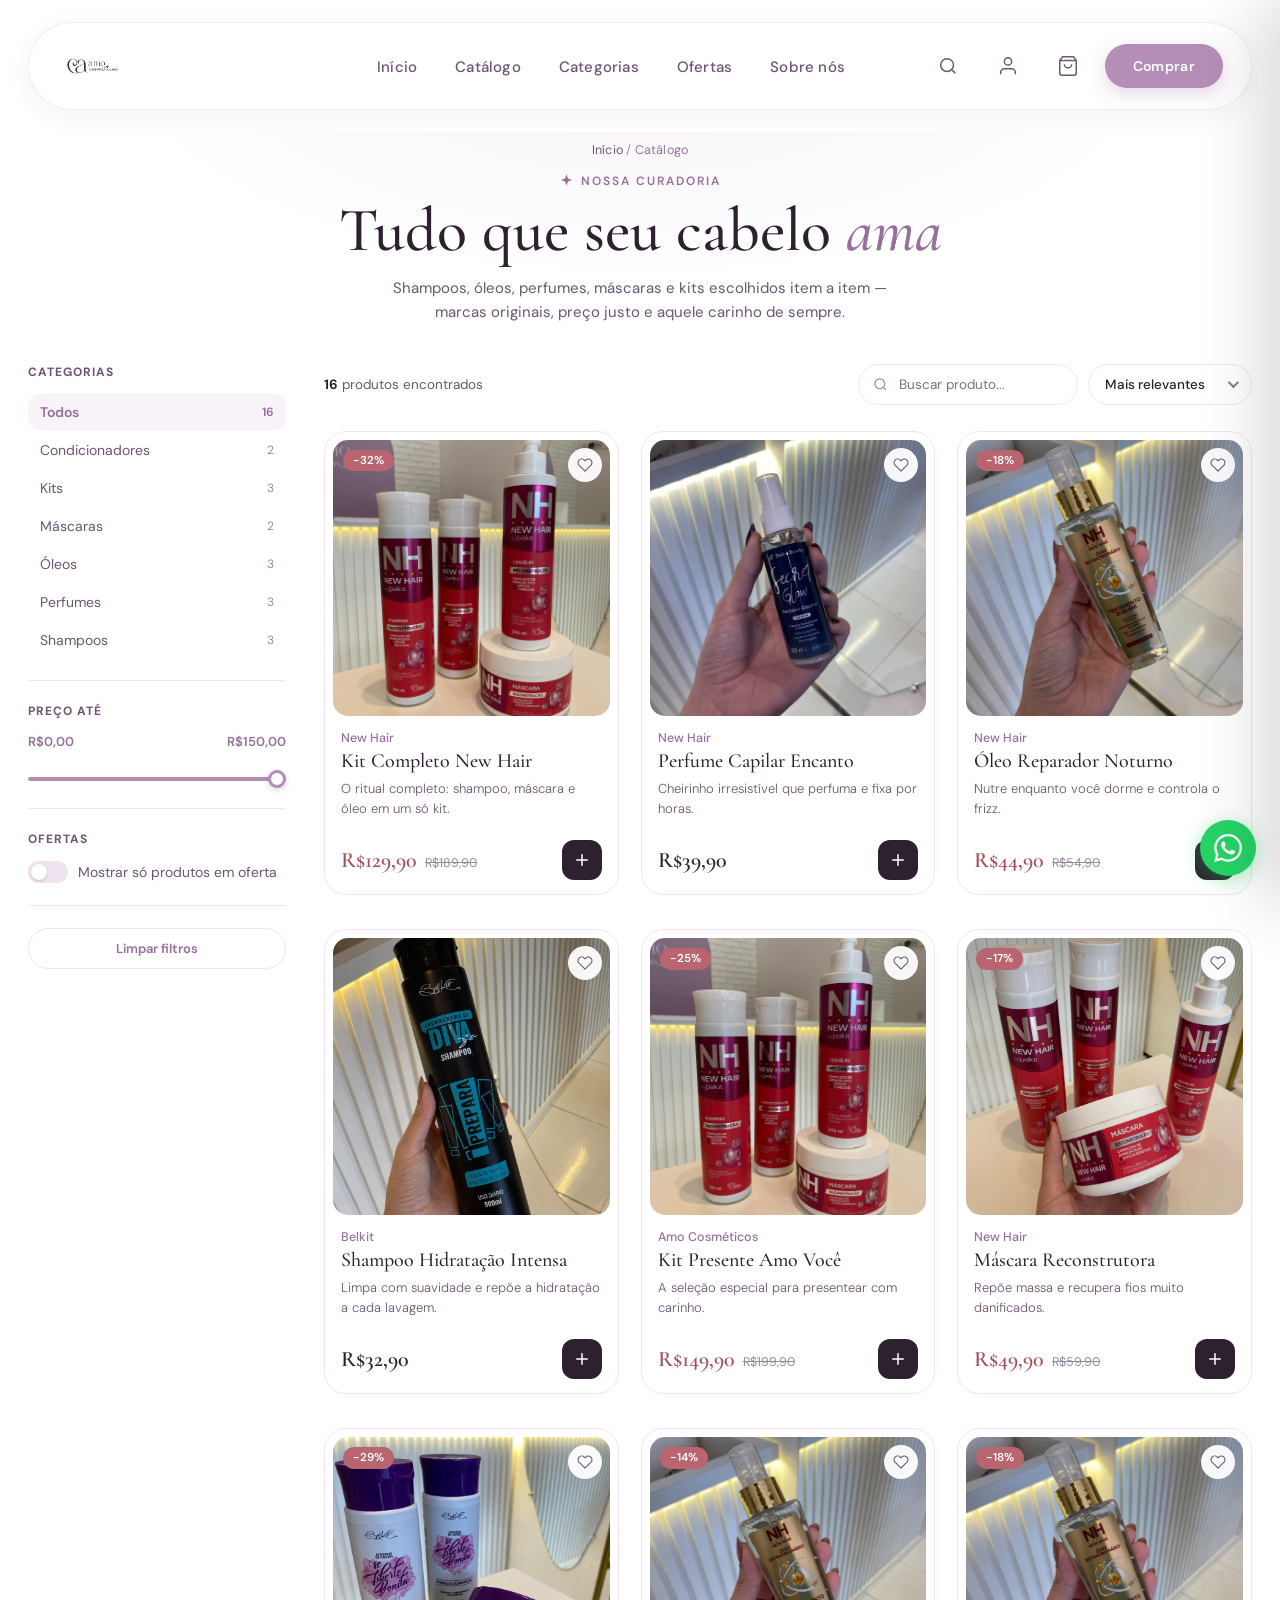
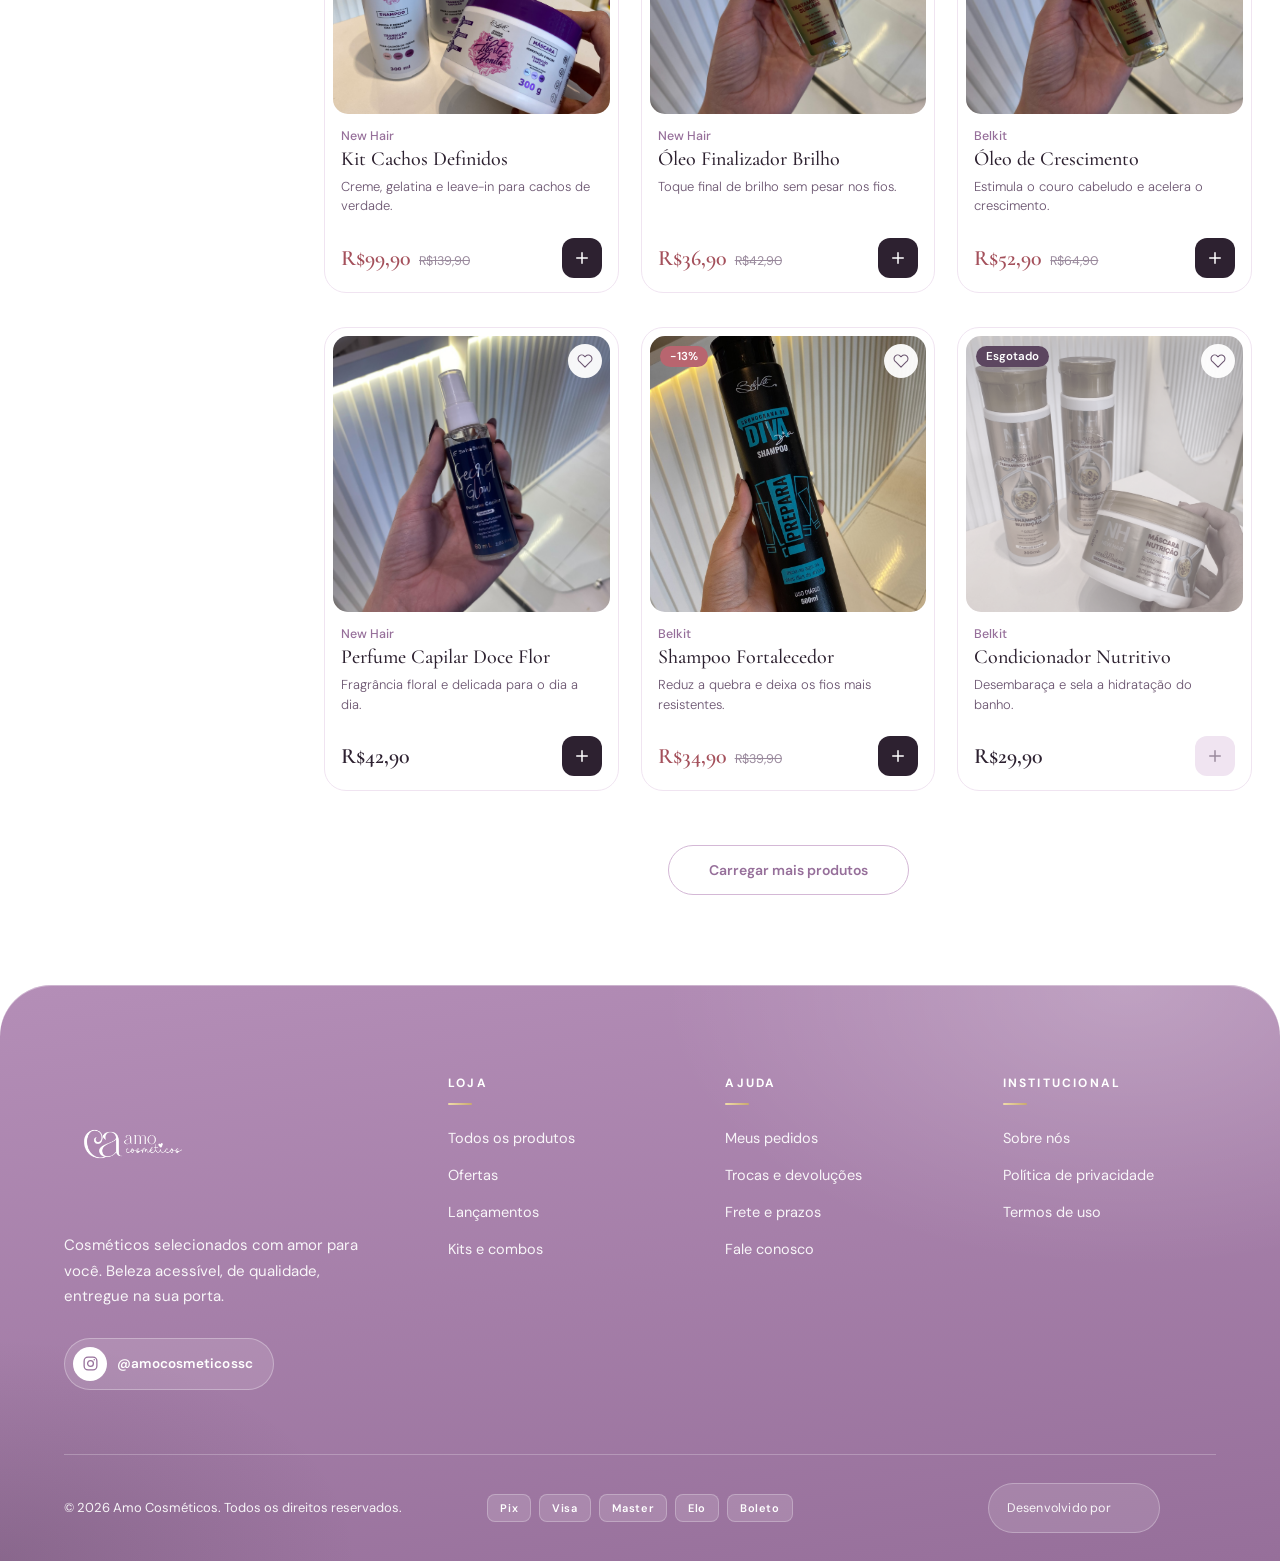
==== commit 6de85dd3: "MVP PRONTO." ====
--- a/catalogo.html
+++ b/catalogo.html
@@ -10,30 +10,32 @@
 <link href="https://fonts.googleapis.com/css2?family=Cormorant+Garamond:ital,wght@0,300;0,400;0,500;0,600;1,300;1,400&family=DM+Sans:ital,opsz,wght@0,9..40,300;0,9..40,400;0,9..40,500;1,9..40,300;1,9..40,400&display=swap" rel="stylesheet">
 <link rel="stylesheet" href="/css/style.css">
 <link rel="stylesheet" href="/css/cart.css">
+<link rel="stylesheet" href="/css/card.css">
 <link rel="stylesheet" href="/css/catalogo.css">
 <link rel="shortcut icon" href="/favicon/favicon.ico" type="image/x-icon">
 </head>
 <body>
 
-<!-- NAVBAR (igual à da home; "Catálogo" ativo) -->
+<!-- NAVBAR (igual à da home, com a busca; "Catálogo" ativo) -->
 <nav class="nav" id="nav">
+  <!-- LOGO: a imagem é definida pela variável --logo-src em css/style.css -->
   <a href="/index.html" class="nav-brand" aria-label="Amo Cosméticos — ir para o início">
     <span class="nav-logo" role="img" aria-label="Amo Cosméticos"></span>
   </a>
   <ul class="nav-center" id="navCenter">
     <li><a href="/index.html">Início</a></li>
     <li><a href="/catalogo.html" aria-current="page">Catálogo</a></li>
-    <li><a href="/catalogo.html">Categorias</a></li>
+    <li><a href="/index.html#categorias">Categorias</a></li>
     <li><a href="/catalogo.html?ofertas=1">Ofertas</a></li>
     <li><a href="/index.html#nossa-historia">Sobre nós</a></li>
   </ul>
   <div class="nav-right">
-    <button class="nav-btn" aria-label="Buscar">
-      <svg fill="none" stroke="currentColor" stroke-width="1.6" viewBox="0 0 24 24"><circle cx="11" cy="11" r="7"/><path d="m20 20-3.5-3.5"/></svg>
-    </button>
-    <button class="nav-btn" aria-label="Minha conta">
-      <svg fill="none" stroke="currentColor" stroke-width="1.6" viewBox="0 0 24 24"><path d="M20 21v-2a4 4 0 0 0-4-4H8a4 4 0 0 0-4 4v2"/><circle cx="12" cy="7" r="4"/></svg>
-    </button>
+    <button class="nav-btn" id="navSearchTrigger" aria-label="Buscar" aria-expanded="false">
+  <svg fill="none" stroke="currentColor" stroke-width="1.6" viewBox="0 0 24 24"><circle cx="11" cy="11" r="7"/><path d="m20 20-3.5-3.5"/></svg>
+</button>
+    <button class="nav-btn" id="navAccountTrigger" aria-label="Minha conta">
+  <svg fill="none" stroke="currentColor" stroke-width="1.6" viewBox="0 0 24 24"><path d="M20 21v-2a4 4 0 0 0-4-4H8a4 4 0 0 0-4 4v2"/><circle cx="12" cy="7" r="4"/></svg>
+</button>
     <button class="nav-btn nav-bag" aria-label="Sacola">
       <svg fill="none" stroke="currentColor" stroke-width="1.6" viewBox="0 0 24 24"><path d="M6 2 3 6v14a2 2 0 0 0 2 2h14a2 2 0 0 0 2-2V6l-3-4z"/><path d="M3 6h18"/><path d="M16 10a4 4 0 0 1-8 0"/></svg>
       <span class="nav-bag-count is-zero">0</span>
@@ -42,6 +44,18 @@
     <button class="nav-toggle" id="navToggle" aria-label="Abrir menu" aria-expanded="false" aria-controls="navCenter">
       <span></span><span></span><span></span>
     </button>
+  </div>
+    <!-- BUSCA EXPANSÍVEL -->
+  <div class="nav-search" id="navSearch" role="search">
+    <svg class="nav-search-ico" viewBox="0 0 24 24"><circle cx="11" cy="11" r="7"/><path d="m20 20-3.5-3.5"/></svg>
+    <input type="search" id="navSearchInput" class="nav-search-input" placeholder="Buscar produtos, categorias, marcas…" aria-label="Buscar" autocomplete="off">
+    <button type="button" class="nav-search-clear" id="navSearchClear" aria-label="Limpar" hidden>
+      <svg viewBox="0 0 24 24"><path d="M6 6l12 12M18 6 6 18"/></svg>
+    </button>
+    <button type="button" class="nav-search-close" id="navSearchClose" aria-label="Fechar busca">
+      <svg viewBox="0 0 24 24"><path d="M6 6l12 12M18 6 6 18"/></svg>
+    </button>
+    <div class="search-panel" id="searchPanel" role="listbox" aria-label="Sugestões de busca"></div>
   </div>
 </nav>
 
@@ -157,52 +171,84 @@
 
 <!-- FOOTER (igual à home) -->
 <footer class="footer">
-  <div class="footer-top">
-    <div class="footer-brand">
-      <span class="nav-monogram" style="color:var(--lilas)">Ca</span>
-      <p>Cosméticos selecionados com amor para você. Beleza acessível, de qualidade, entregue na sua porta.</p>
+  <div class="ft-inner">
+
+    <div class="ft-top">
+      <div class="ft-brand">
+        <a href="/index.html" class="ft-logo" aria-label="Amo Cosméticos — ir para o início"></a>
+        <p class="ft-tagline">Cosméticos selecionados com amor para você. Beleza acessível, de qualidade, entregue na sua porta.</p>
+        <a href="https://www.instagram.com/amocosmeticossc/" target="_blank" rel="noopener noreferrer" class="ft-social" aria-label="Instagram @amocosmeticossc (abre em nova aba)">
+          <span class="ft-social-ico" aria-hidden="true">
+            <svg viewBox="0 0 24 24"><rect x="3" y="3" width="18" height="18" rx="5.5"/><circle cx="12" cy="12" r="4.1"/><circle class="ft-social-dot" cx="17.3" cy="6.7" r="1.1"/></svg>
+          </span>
+          <span>@amocosmeticossc</span>
+        </a>
+      </div>
+
+      <nav class="ft-col" aria-label="Loja">
+        <h3 class="ft-title">Loja</h3>
+        <ul class="ft-links">
+          <li><a href="/catalogo.html">Todos os produtos</a></li>
+          <li><a href="/catalogo.html?ofertas=1">Ofertas</a></li>
+          <li><a href="/catalogo.html">Lançamentos</a></li>
+          <li><a href="/catalogo.html?cat=Kits">Kits e combos</a></li>
+        </ul>
+      </nav>
+
+      <nav class="ft-col" aria-label="Ajuda">
+        <h3 class="ft-title">Ajuda</h3>
+        <ul class="ft-links">
+          <li><a href="#">Meus pedidos</a></li>
+          <li><a href="#">Trocas e devoluções</a></li>
+          <li><a href="#">Frete e prazos</a></li>
+          <li><a href="#">Fale conosco</a></li>
+        </ul>
+      </nav>
+
+      <nav class="ft-col" aria-label="Institucional">
+        <h3 class="ft-title">Institucional</h3>
+        <ul class="ft-links">
+          <li><a href="/index.html#nossa-historia">Sobre nós</a></li>
+          <li><a href="#">Política de privacidade</a></li>
+          <li><a href="#">Termos de uso</a></li>
+        </ul>
+      </nav>
     </div>
-    <div class="footer-col">
-      <h5>Loja</h5>
-      <a href="/catalogo.html">Todos os produtos</a>
-      <a href="/catalogo.html?ofertas=1">Ofertas</a>
-      <a href="/catalogo.html">Lançamentos</a>
-      <a href="/catalogo.html?cat=Kits">Kits e combos</a>
+
+    <div class="ft-bottom">
+      <span class="ft-copy">© 2026 Amo Cosméticos. Todos os direitos reservados.</span>
+
+      <div class="ft-payments" aria-label="Formas de pagamento">
+        <span class="ft-pay">Pix</span>
+        <span class="ft-pay">Visa</span>
+        <span class="ft-pay">Master</span>
+        <span class="ft-pay">Elo</span>
+        <span class="ft-pay">Boleto</span>
+      </div>
+
+      <div class="ft-credit">
+        <span class="ft-credit-txt">Desenvolvido por</span>
+        <a href="#" class="ft-credit-link" target="_blank" rel="noopener noreferrer" aria-label="InCode">
+        
+          <img src="assets/logos/logo_incode.png" alt="InCode" class="ft-credit-logo" loading="lazy" decoding="async" draggable="false">
+        </a>
+      </div>
     </div>
-    <div class="footer-col">
-      <h5>Ajuda</h5>
-      <a href="#">Meus pedidos</a>
-      <a href="#">Trocas e devoluções</a>
-      <a href="#">Frete e prazos</a>
-      <a href="#">Fale conosco</a>
-    </div>
-    <div class="footer-col">
-      <h5>Institucional</h5>
-      <a href="/index.html#nossa-historia">Sobre nós</a>
-      <a href="#">Política de privacidade</a>
-      <a href="#">Termos de uso</a>
-    </div>
-  </div>
-  <div class="footer-bottom">
-    <span class="footer-copy">© 2026 Amo Cosméticos. Todos os direitos reservados.</span>
-    <div class="footer-payments">
-      <span class="pay-badge">Pix</span>
-      <span class="pay-badge">Visa</span>
-      <span class="pay-badge">Master</span>
-      <span class="pay-badge">Elo</span>
-      <span class="pay-badge">Boleto</span>
-    </div>
+
   </div>
 </footer>
 
 <!-- WHATSAPP -->
-<button class="whatsapp-float" aria-label="Falar no WhatsApp">
+<a class="whatsapp-float" href="https://wa.me/5584981291807?text=Ol%C3%A1%2C%20Amo%20Cosm%C3%A9ticos%21%20%F0%9F%92%9C%20Vim%20pelo%20site%20e%20gostaria%20de%20tirar%20uma%20d%C3%BAvida%20sobre%20os%20produtos." target="_blank" rel="noopener" aria-label="Falar no WhatsApp">
   <svg viewBox="0 0 24 24" fill="currentColor"><path d="M17.472 14.382c-.297-.149-1.758-.867-2.03-.967-.273-.099-.471-.148-.67.15-.197.297-.767.966-.94 1.164-.173.199-.347.223-.644.075-.297-.15-1.255-.463-2.39-1.475-.883-.788-1.48-1.761-1.653-2.059-.173-.297-.018-.458.13-.606.134-.133.298-.347.446-.52.149-.174.198-.298.298-.497.099-.198.05-.371-.025-.52-.075-.149-.669-1.612-.916-2.207-.242-.579-.487-.5-.669-.51-.173-.008-.371-.01-.57-.01-.198 0-.52.074-.792.372-.272.297-1.04 1.016-1.04 2.479 0 1.462 1.065 2.875 1.213 3.074.149.198 2.096 3.2 5.077 4.487.709.306 1.262.489 1.694.625.712.227 1.36.195 1.871.118.571-.085 1.758-.719 2.006-1.413.248-.694.248-1.289.173-1.413-.074-.124-.272-.198-.57-.347m-5.421 7.403h-.004a9.87 9.87 0 0 1-5.031-1.378l-.361-.214-3.741.982.998-3.648-.235-.374a9.86 9.86 0 0 1-1.51-5.26c.001-5.45 4.436-9.884 9.888-9.884 2.64 0 5.122 1.03 6.988 2.898a9.825 9.825 0 0 1 2.893 6.994c-.003 5.45-4.437 9.884-9.885 9.884m8.413-18.297A11.815 11.815 0 0 0 12.05 0C5.495 0 .16 5.335.157 11.892c0 2.096.547 4.142 1.588 5.945L.057 24l6.305-1.654a11.882 11.882 0 0 0 5.683 1.448h.005c6.554 0 11.89-5.335 11.893-11.893a11.821 11.821 0 0 0-3.48-8.413z"/></svg>
-</button>
-
-<!-- SCRIPTS: script.js (navbar) + cart.js (sacola) + catalogo.js (grade) -->
+</a>
+
+<!-- SCRIPTS: produtos.js (base única) PRIMEIRO, depois navbar, sacola, busca, conta e grade -->
+<script src="/js/produtos.js"></script>
 <script src="/js/script.js"></script>
 <script src="/js/cart.js"></script>
+<script src="/js/search.js" defer></script>
+<script src="/js/account.js" defer></script>
 <script src="/js/catalogo.js"></script>
 </body>
 </html>
--- a/css/style.css
+++ b/css/style.css
@@ -1841,22 +1841,58 @@
 }
 
 /* ── Cabeçalho geral ── */
-.prod-head { margin-bottom: clamp(26px, 3.6vw, 44px); }
+.prod-head {
+  position: relative;
+  max-width: 800px;
+  margin-bottom: clamp(44px, 5vw, 72px);
+}
 .prod-eyebrow {
+  position: relative;
   display: inline-block;
-  font-family: var(--sans); font-size: 12px; font-weight: 600;
-  letter-spacing: 1.6px; text-transform: uppercase;
-  color: var(--lilas-deep); margin-bottom: 10px;
+  padding-left: 44px;
+  margin-bottom: 22px;
+  font-family: var(--sans);
+  font-size: 13px;
+  font-weight: 600;
+  letter-spacing: 3px;
+  text-transform: uppercase;
+  color: var(--lilas-deep);
+}
+.prod-eyebrow::before {
+  content: "";
+  position: absolute;
+  left: 0;
+  top: 50%;
+  width: 30px;
+  height: 2px;
+  border-radius: 2px;
+  background: linear-gradient(90deg, var(--lilas-deep), var(--lilas-light));
+  transform: translateY(-50%);
 }
 .prod-title {
   font-family: var(--serif);
-  font-size: clamp(34px, 4.4vw, 54px); font-weight: 500;
-  line-height: 1.04; letter-spacing: -1px; color: var(--ink);
+  font-size: clamp(44px, 5.8vw, 76px);
+  font-weight: 500;
+  line-height: 1.02;
+  letter-spacing: -1.2px;
+  color: var(--ink);
+  margin-bottom: 24px;
+  text-wrap: balance;
 }
 .prod-title i {
   font-weight: 500;
   background: linear-gradient(100deg, var(--lilas-deep), var(--lilas) 60%, var(--rose));
-  -webkit-background-clip: text; background-clip: text; -webkit-text-fill-color: transparent;
+  -webkit-background-clip: text;
+          background-clip: text;
+  -webkit-text-fill-color: transparent;
+}
+.prod-lead {
+  font-family: var(--sans);
+  font-size: clamp(16.5px, 1.45vw, 19.5px);
+  font-weight: 400;
+  line-height: 1.75;
+  color: var(--ink-secondary);
+  max-width: 540px;
 }
 
 /* ── Cabeçalho das sub-seções (Mais vendidos / Em oferta) ── */
@@ -2114,142 +2150,57 @@
 
 
 /* ══════════════════════════════════════════════
-   VITRINES: Mais vendidos / Em oferta
-   Cada produto = quadro com moldura dupla + paspatur + vidro,
-   apoiado numa prateleira.
+   QUERIDINHOS — versão mais compacta
+   (sobrescreve as medidas acima; não apague nada lá)
    ══════════════════════════════════════════════ */
-.prod-grid {
-  --pg-gap: 24px;
-  position: relative; isolation: isolate;
-  display: grid; grid-template-columns: repeat(4, 1fr);
-  column-gap: var(--pg-gap); row-gap: 60px; padding-bottom: 24px;
-}
-.prod-grid::before {           /* luz ambiente da vitrine */
-  content: ""; position: absolute; z-index: -1; inset: 0 -20px -10px; pointer-events: none;
-  background: radial-gradient(70% 90% at 50% 0%, rgba(212, 184, 214, .30), transparent 72%);
-}
-.prod-sub--sale .prod-grid::before {
-  background: radial-gradient(70% 90% at 50% 0%, rgba(232, 191, 196, .34), transparent 72%);
-}
-
-.pcard { position: relative; cursor: pointer; }
-
-/* prateleira sob o quadro */
-.pcard::after {
-  content: ""; position: absolute; z-index: 0;
-  top: calc(100% - 2px); left: calc(var(--pg-gap) / -2); right: calc(var(--pg-gap) / -2); height: 15px;
-  border-radius: 0 0 5px 5px;
-  border-top: 1px solid rgba(201, 169, 110, .65);
-  background: linear-gradient(180deg, #fff 0%, #f6edf7 30%, var(--lilas-light) 100%);
-  box-shadow: inset 0 1px 0 #fff, 0 18px 26px -10px rgba(150, 111, 154, .5);
-}
-.pcard--sale::after {
-  background: linear-gradient(180deg, #fff 0%, #fbeff0 30%, var(--rose-soft) 100%);
-  box-shadow: inset 0 1px 0 #fff, 0 18px 26px -10px rgba(201, 130, 138, .5);
-}
-
-.pcard-frame {
-  position: relative; z-index: 1; height: 100%;
-  display: flex; flex-direction: column;
-  padding: 8px 8px 0; border-radius: 26px; background: #fff;
-  box-shadow: 0 12px 30px rgba(150, 111, 154, .14);
-  transition: transform .45s var(--ease), box-shadow .45s var(--ease);
-}
-.pcard-frame::before {         /* moldura 1: anel em gradiente */
-  content: ""; position: absolute; inset: 0; z-index: 3; pointer-events: none;
-  border-radius: inherit; padding: 2px;
-  background: linear-gradient(140deg, #f0dcab 0%, var(--gold) 20%, var(--rose) 58%, var(--lilas-deep) 100%);
-  -webkit-mask: linear-gradient(#000 0 0) content-box, linear-gradient(#000 0 0);
-          mask: linear-gradient(#000 0 0) content-box, linear-gradient(#000 0 0);
-  -webkit-mask-composite: xor; mask-composite: exclude;
-  transition: padding .3s;
-}
-.pcard--sale .pcard-frame::before {
-  background: linear-gradient(140deg, var(--lilas-deep) 0%, var(--rose) 45%, var(--gold) 80%, #f0dcab 100%);
-}
-.pcard:hover .pcard-frame { transform: translateY(-7px); box-shadow: 0 28px 52px rgba(150, 111, 154, .26); }
-.pcard--sale:hover .pcard-frame { box-shadow: 0 28px 52px rgba(201, 130, 138, .28); }
-.pcard:hover .pcard-frame::before { padding: 3px; }
-
-.pcard-mat {                   /* moldura 2: paspatur com filete dourado */
-  padding: 10px; border-radius: 19px 19px 14px 14px;
-  background: radial-gradient(120% 80% at 50% 0%, #fff 0%, var(--lilas-whisper) 55%, var(--lilas-ghost) 100%);
-  box-shadow: inset 0 0 0 1px rgba(201, 169, 110, .38);
-}
-.pcard--sale .pcard-mat {
-  background: radial-gradient(120% 80% at 50% 0%, #fff 0%, var(--rose-whisper) 58%, #f6dfe2 100%);
-}
-.pcard-media {
-  position: relative; overflow: hidden; aspect-ratio: 1 / 1.04;
-  border-radius: 58px 58px 12px 12px; background: var(--lilas-ghost);
-  box-shadow: inset 0 0 0 1px rgba(255, 255, 255, .5);
-}
-.pcard-media img { width: 100%; height: 100%; object-fit: cover; display: block; transition: transform .9s var(--ease); }
-.pcard:hover .pcard-media img { transform: scale(1.06); }
-
-.pcard-glass { position: absolute; inset: 0; pointer-events: none; overflow: hidden;
-  background:
-    linear-gradient(125deg, rgba(255, 255, 255, .32) 0%, rgba(255, 255, 255, 0) 28%),
-    linear-gradient(0deg, rgba(45, 33, 48, .16), transparent 26%);
-}
-.pcard-glass::after {          /* brilho que varre o vidro no hover */
-  content: ""; position: absolute; inset: 0;
-  background: linear-gradient(115deg, transparent 38%, rgba(255, 255, 255, .5) 50%, transparent 62%);
-  transform: translateX(-130%); transition: transform .9s var(--ease);
-}
-.pcard:hover .pcard-glass::after { transform: translateX(130%); }
-
-.pcard-tag {
-  position: absolute; left: 12px; bottom: 12px; z-index: 2;
-  display: inline-flex; align-items: center; gap: 6px;
-  font-family: var(--sans); font-size: 11.5px; font-weight: 600; color: var(--plum);
-  background: rgba(255, 255, 255, .94); padding: 6px 12px 6px 9px; border-radius: 999px;
-  box-shadow: 0 4px 14px rgba(45, 33, 48, .16);
-}
-.pcard-tag .ico { font-size: 13px; color: var(--gold); }
-.pcard-tag--sale { color: #fff; background: linear-gradient(120deg, var(--rose), #b8656f); }
-.pcard-tag--sale .ico { color: #fff; }
-
-.pcard-fav {
-  position: absolute; top: 26px; right: 26px; z-index: 2;
-  width: 36px; height: 36px; border-radius: 50%; border: none; cursor: pointer;
-  display: grid; place-items: center; font-size: 17px;
-  color: var(--lilas); background: rgba(255, 255, 255, .95);
-  box-shadow: 0 3px 12px rgba(45, 33, 48, .16);
-  transition: transform .2s, color .2s, background .2s;
-}
-.pcard-fav:hover { transform: scale(1.12); color: var(--rose); }
-.pcard-fav.is-fav { color: var(--rose); background: var(--rose-whisper); }
-.pcard-fav.is-fav .ico { fill: var(--rose); }
-
-.pcard-body { display: flex; flex-direction: column; flex: 1; padding: 16px 12px 20px; }
-.pcard-brand { font-family: var(--sans); font-size: 11px; font-weight: 600; letter-spacing: .6px; text-transform: uppercase; color: var(--ink-muted); margin-bottom: 5px; }
-.pcard-name { font-family: var(--serif); font-size: 20px; font-weight: 500; line-height: 1.2; color: var(--ink); margin-bottom: 8px; }
-.pcard-desc { font-family: var(--sans); font-size: 13px; font-weight: 300; line-height: 1.55; color: var(--ink-secondary); margin-bottom: 16px; }
-.pcard-foot { margin-top: auto; display: flex; align-items: center; justify-content: space-between; gap: 10px; }
-.pcard-price { display: flex; align-items: baseline; flex-wrap: wrap; gap: 7px; }
-.pcard-price .now { font-family: var(--sans); font-size: 18px; font-weight: 700; color: var(--ink); }
-.pcard-price .old { font-family: var(--sans); font-size: 13px; color: var(--ink-muted); text-decoration: line-through; }
-.pcard-add {
-  flex: none; width: 40px; height: 40px; border-radius: 13px; border: none; cursor: pointer;
-  display: grid; place-items: center; color: #fff; font-size: 19px;
-  background: linear-gradient(120deg, var(--lilas-deep), var(--lilas));
-  box-shadow: 0 6px 16px rgba(150, 111, 154, .3); transition: transform .2s, box-shadow .2s;
-}
-.pcard-add .ico { stroke-width: 2; }
-.pcard--sale .pcard-add { background: linear-gradient(120deg, var(--rose), var(--gold)); box-shadow: 0 6px 16px rgba(201, 130, 138, .32); }
-.pcard-add:hover { transform: translateY(-2px) scale(1.06); }
+.fav {
+  max-width: 1040px;
+  margin-inline: auto;
+  border-radius: 30px;
+  padding: clamp(16px, 2.2vw, 30px);
+}
+.fav-head { margin-bottom: clamp(12px, 1.6vw, 20px); }
+.fav-title { font-size: clamp(26px, 3.1vw, 40px); }
+.cd-box { min-width: 48px; padding: 7px 5px; border-radius: 11px; }
+.cd-box b { font-size: 18px; }
+
+.fav-main { gap: clamp(24px, 3.6vw, 54px); }
+.fav-visual { max-width: 270px; padding-bottom: 16px; }
+.fav-frame { padding: 8px; border-radius: 110px 110px 24px 24px; }
+.fav-mat { padding: 8px; border-radius: 102px 102px 18px 18px; }
+.fav-photo { border-radius: 94px 94px 12px 12px; }
+.fav-seal { width: 78px; height: 78px; }
+.fav-seal b { font-size: 19px; }
+
+.fav-name { font-size: clamp(28px, 3.1vw, 40px); margin: 8px 0 12px; }
+.fav-rating { margin-bottom: 14px; font-size: 13px; }
+.fav-desc { font-size: 14.5px; line-height: 1.65; margin-bottom: 16px; }
+.fav-perks { gap: 8px; margin-bottom: 18px; }
+.fav-perks li { font-size: 13.5px; }
+.perk-ico { width: 22px; height: 22px; font-size: 12px; }
+.fav-sold { margin-bottom: 18px; }
+.fav-buy { padding-top: 18px; gap: 14px; }
+.fav-price .now { font-size: clamp(30px, 3vw, 40px); }
+.fav-cta { padding: 13px 24px; font-size: 14px; }
+
+.fav-picks { gap: 10px; margin-top: clamp(20px, 2.6vw, 30px); padding-top: clamp(16px, 2vw, 22px); }
+.fav-pick { gap: 11px; padding: 8px 12px 13px 8px; border-radius: 15px; }
+.fav-pick-thumb { width: 46px; height: 46px; border-radius: 12px; }
+.fav-pick-txt b { font-size: 15px; }
+.fav-pick-txt i { font-size: 12.5px; }
+
+
+/* ══════════════════════════════════════════════
+   VITRINES (cards de produto): ficam em css/card.css
+   ══════════════════════════════════════════════ */
 
 
 /* ══════════════════════════════════════════════
    RESPONSIVO
    ══════════════════════════════════════════════ */
-@media (max-width: 1020px) {
-  .prod-grid { grid-template-columns: repeat(2, 1fr); }
-}
 @media (max-width: 920px) {
   .fav-main { grid-template-columns: 1fr; }
-  .fav-visual { max-width: 380px; }
+  .fav-visual { max-width: 300px; }
   .fav-picks { grid-template-columns: repeat(2, 1fr); }
   .prod-sub-head { flex-wrap: wrap; }
 }
@@ -2265,18 +2216,10 @@
   .fav-pick { padding: 8px 10px 14px 8px; gap: 10px; }
   .fav-pick-thumb { width: 44px; height: 44px; border-radius: 11px; }
   .fav-pick-txt b { font-size: 14px; }
-  .prod-grid { --pg-gap: 14px; row-gap: 48px; }
-  .pcard-frame { padding: 6px 6px 0; border-radius: 22px; }
-  .pcard-mat { padding: 7px; }
-  .pcard-media { border-radius: 44px 44px 10px 10px; }
-  .pcard-fav { top: 20px; right: 20px; width: 32px; height: 32px; }
-  .pcard-name { font-size: 17px; }
-  .pcard-desc { font-size: 12.5px; }
-  .pcard-body { padding: 14px 8px 16px; }
 }
 @media (prefers-reduced-motion: reduce) {
   .fav-seal { animation: none; }
-  .fav-main, .pcard-frame, .pcard-media img, .fav-photo img, .pcard-glass::after, .fav-sold-fill { transition: none !important; }
+  .fav-main, .fav-photo img, .fav-sold-fill { transition: none !important; }
   .fav-pick.is-active .fav-pick-bar span { width: 100%; animation: none !important; }
 }
 
@@ -2866,6 +2809,990 @@
   transform: translateX(-34px);
 }
 
+/* ══════════════════════════════════════════════
+   INSTAGRAM — No Instagram
+   ══════════════════════════════════════════════ */
+.insta {
+  --insta-ease: cubic-bezier(0.16, 1, 0.3, 1);
+  --insta-spring: cubic-bezier(0.34, 1.32, 0.64, 1);
+  --insta-gap: clamp(12px, 1.5vw, 20px);
+  --insta-stagger: 0.12s;
+
+  /* ►►► PROPORÇÃO DAS MOLDURAS — ajuste aqui se quiser mais alta/baixa ◄◄◄
+     REEL: 9 / 16 = vertical real do Instagram (mais alta)
+     POST: 1 / 1 = quadrado · 4 / 5 = retrato do feed */
+  --insta-ratio-reel: 9 / 13;
+  --insta-ratio-post: 5 / 6;
+
+  position: relative;
+  isolation: isolate;
+  background: var(--white);
+  padding: clamp(16px, 3vw, 48px) clamp(20px, 4.2vw, 72px) clamp(80px, 10vw, 140px);
+  overflow-x: clip;
+}
+
+.insta::before {
+  content: "";
+  position: absolute;
+  inset: 0;
+  z-index: -1;
+  pointer-events: none;
+  background:
+    radial-gradient(46% 42% at 82% 38%, rgba(212, 184, 214, 0.34), transparent 70%),
+    radial-gradient(38% 38% at 62% 92%, rgba(232, 191, 196, 0.30), transparent 70%),
+    radial-gradient(30% 30% at 4% 12%, rgba(240, 228, 241, 0.7), transparent 70%);
+}
+
+.insta-inner {
+  max-width: 1360px;
+  margin: 0 auto;
+  display: grid;
+  grid-template-columns: minmax(0, 0.76fr) minmax(0, 1.24fr);
+  align-items: center;
+  gap: clamp(32px, 4.6vw, 72px);
+}
+
+/* ── Entrada no scroll (ativada via JS) ── */
+@keyframes instaRise {
+  from { opacity: 0; translate: 0 34px; }
+  to   { opacity: 1; translate: 0 0; }
+}
+
+@keyframes instaPost {
+  from { opacity: 0; translate: 0 72px; scale: 0.94; }
+  to   { opacity: 1; translate: 0 0;    scale: 1; }
+}
+
+@keyframes instaCurtain {
+  from { transform: scaleY(1); }
+  to   { transform: scaleY(0); }
+}
+
+@keyframes instaSettle {
+  from { scale: 1.2; }
+  to   { scale: 1.03; }
+}
+
+@keyframes instaFloat {
+  from { transform: translateY(0); }
+  to   { transform: translateY(-7px); }
+}
+
+@keyframes instaPulse {
+  0%   { box-shadow: 0 0 0 0 rgba(201, 130, 138, 0.55); }
+  70%  { box-shadow: 0 0 0 9px rgba(201, 130, 138, 0); }
+  100% { box-shadow: 0 0 0 0 rgba(201, 130, 138, 0); }
+}
+
+@keyframes instaSpin {
+  to { transform: rotate(360deg); }
+}
+
+.insta.is-armed:not(.is-in) [data-insta-reveal] {
+  opacity: 0;
+}
+
+.insta.is-in [data-insta-reveal] {
+  animation: instaRise 1.2s var(--insta-ease) var(--d, 0s) backwards;
+}
+
+.insta.is-in .insta-post[data-insta-reveal] {
+  animation: instaPost 1.5s var(--insta-ease) calc(var(--i, 0) * var(--insta-stagger) + 0.2s) backwards;
+}
+
+/* ══ Lado texto ══ */
+.insta-text {
+  max-width: 500px;
+}
+
+.insta-eyebrow {
+  position: relative;
+  display: inline-flex;
+  align-items: center;
+  gap: 10px;
+  padding-left: 44px;
+  margin-bottom: 22px;
+  font-family: var(--sans);
+  font-size: 13px;
+  font-weight: 600;
+  letter-spacing: 3px;
+  text-transform: uppercase;
+  color: var(--lilas-deep);
+}
+
+/* logo do Instagram ao lado do título (gradiente oficial) */
+.insta-eyebrow-ico {
+  flex: none;
+  width: 30px;
+  height: 30px;
+}
+
+.insta-eyebrow::before {
+  content: "";
+  position: absolute;
+  left: 0;
+  top: 50%;
+  width: 30px;
+  height: 2px;
+  border-radius: 2px;
+  background: linear-gradient(90deg, var(--lilas-deep), var(--lilas-light));
+  transform: translateY(-50%);
+}
+
+.insta-title {
+  font-family: var(--serif);
+  font-size: clamp(40px, 4.8vw, 64px);
+  font-weight: 500;
+  line-height: 1.04;
+  letter-spacing: -1px;
+  color: var(--ink);
+  margin-bottom: 24px;
+  text-wrap: balance;
+}
+
+.insta-title i {
+  font-weight: 500;
+  background: linear-gradient(100deg, var(--lilas-deep), var(--lilas) 60%, var(--rose));
+  -webkit-background-clip: text;
+          background-clip: text;
+  -webkit-text-fill-color: transparent;
+}
+
+.insta-lead {
+  font-family: var(--serif);
+  font-size: clamp(22px, 2vw, 27px);
+  font-style: italic;
+  font-weight: 500;
+  line-height: 1.35;
+  color: var(--lilas-deep);
+  margin-bottom: 16px;
+}
+
+.insta-body {
+  max-width: 440px;
+  margin-bottom: 26px;
+  font-family: var(--sans);
+  font-size: 16px;
+  font-weight: 400;
+  line-height: 1.8;
+  color: var(--ink-secondary);
+}
+
+.insta-tags {
+  display: flex;
+  flex-wrap: wrap;
+  gap: 8px;
+  list-style: none;
+  margin-bottom: 30px;
+}
+
+.insta-tags li {
+  display: inline-flex;
+  align-items: center;
+  gap: 8px;
+  padding: 8px 16px 8px 13px;
+  font-family: var(--sans);
+  font-size: 12.5px;
+  font-weight: 500;
+  letter-spacing: 0.2px;
+  color: var(--lilas-deep);
+  background: var(--lilas-whisper);
+  border: 1px solid var(--lilas-ghost);
+  border-radius: 999px;
+  transition: transform 0.7s var(--insta-spring),
+              background 0.5s var(--insta-ease),
+              border-color 0.5s var(--insta-ease);
+}
+
+.insta-tags li::before {
+  content: "";
+  width: 5px;
+  height: 5px;
+  border-radius: 50%;
+  background: var(--rose-soft);
+  transition: background 0.5s ease,
+              transform 0.7s var(--insta-spring);
+}
+
+/* cartão de perfil */
+.insta-profile {
+  position: relative;
+  isolation: isolate;
+  overflow: hidden;
+  display: flex;
+  align-items: center;
+  gap: 14px;
+  max-width: 400px;
+  margin-bottom: 30px;
+  padding: 12px 14px 12px 12px;
+  text-decoration: none;
+  background: rgba(255, 255, 255, 0.78);
+  border: 1px solid rgba(180, 142, 183, 0.22);
+  border-radius: 24px;
+  backdrop-filter: blur(18px) saturate(1.6);
+  -webkit-backdrop-filter: blur(18px) saturate(1.6);
+  box-shadow: inset 0 1px 0 #fff,
+              0 24px 44px -26px rgba(45, 33, 48, 0.3);
+  transition: transform 0.7s var(--insta-spring),
+              box-shadow 0.6s var(--insta-ease),
+              border-color 0.6s var(--insta-ease);
+}
+
+.insta-profile::after {
+  content: "";
+  position: absolute;
+  inset: 0;
+  z-index: -1;
+  pointer-events: none;
+  background: linear-gradient(108deg,
+              transparent calc(var(--shine-x) - 18%),
+              rgba(212, 184, 214, 0.26) var(--shine-x),
+              transparent calc(var(--shine-x) + 18%));
+  opacity: 0;
+  transition: opacity 0.6s ease,
+              --shine-x 0s linear 0.6s;
+}
+
+.insta-avatar {
+  position: relative;
+  flex: none;
+  width: 62px;
+  height: 62px;
+  border-radius: 50%;
+}
+
+.insta-avatar::before {
+  content: "";
+  position: absolute;
+  inset: 0;
+  border-radius: 50%;
+  background: conic-gradient(from 0deg, var(--gold), var(--rose), var(--lilas-deep), var(--lilas), var(--gold));
+  animation: instaSpin 9s linear infinite;
+}
+
+.insta-avatar-in {
+  position: absolute;
+  inset: 3px;
+  display: grid;
+  place-items: center;
+  overflow: hidden;
+  border-radius: 50%;
+  background: linear-gradient(145deg, var(--lilas), var(--lilas-deep));
+  box-shadow: 0 0 0 3px var(--white);
+}
+
+.insta-avatar-in img {
+  display: block;
+  width: 64%;
+  height: auto;
+}
+
+.insta-profile-txt {
+  flex: 1;
+  min-width: 0;
+  display: flex;
+  flex-direction: column;
+  gap: 4px;
+}
+
+.insta-profile-txt b {
+  overflow: hidden;
+  font-family: var(--serif);
+  font-size: 21px;
+  font-weight: 600;
+  line-height: 1;
+  white-space: nowrap;
+  text-overflow: ellipsis;
+  color: var(--plum);
+}
+
+.insta-profile-txt small {
+  font-family: var(--sans);
+  font-size: 12px;
+  font-weight: 400;
+  line-height: 1.3;
+  color: var(--ink-muted);
+}
+
+.insta-profile-follow {
+  flex: none;
+  padding: 10px 20px;
+  font-family: var(--sans);
+  font-size: 13px;
+  font-weight: 600;
+  letter-spacing: 0.2px;
+  color: var(--white);
+  background: var(--plum);
+  border-radius: 999px;
+  transition: background 0.5s var(--insta-ease),
+              transform 0.7s var(--insta-spring);
+}
+
+.insta-profile:focus-visible {
+  outline: 2px solid var(--lilas);
+  outline-offset: 4px;
+}
+
+/* botão (mesma família do botão de "Nossa história") */
+.insta-btn {
+  position: relative;
+  isolation: isolate;
+  overflow: hidden;
+  display: inline-flex;
+  align-items: center;
+  gap: 18px;
+  padding: 8px 8px 8px 30px;
+  font-family: var(--sans);
+  font-size: 14.5px;
+  font-weight: 600;
+  letter-spacing: 0.3px;
+  text-decoration: none;
+  color: var(--white);
+  background: var(--plum);
+  border-radius: 999px;
+  box-shadow: 0 14px 30px -12px rgba(45, 33, 48, 0.5);
+  transition: transform 0.7s var(--insta-spring),
+              box-shadow 0.6s var(--insta-ease);
+}
+
+.insta-btn::before {
+  content: "";
+  position: absolute;
+  inset: 0;
+  z-index: -1;
+  background: linear-gradient(100deg, var(--lilas-deep), var(--lilas) 60%, var(--rose));
+  transform: scaleX(0);
+  transform-origin: left;
+  transition: transform 0.7s var(--insta-ease);
+}
+
+.insta-btn-icon {
+  position: relative;
+  overflow: hidden;
+  display: block;
+  width: 46px;
+  height: 46px;
+  border-radius: 50%;
+  background: var(--white);
+  color: var(--plum);
+  transition: transform 0.7s var(--insta-spring), color 0.5s ease;
+}
+
+.insta-btn-icon svg {
+  position: absolute;
+  top: 50%;
+  left: 50%;
+  width: 18px;
+  height: 18px;
+  margin: -9px 0 0 -9px;
+  transition: transform 0.6s var(--insta-ease);
+}
+
+.insta-btn-icon .arr-b {
+  transform: translateX(-34px);
+}
+
+.insta-btn:active {
+  transform: scale(0.97);
+}
+
+.insta-btn:focus-visible {
+  outline: 2px solid var(--lilas);
+  outline-offset: 4px;
+}
+
+/* ══ Lado feed ══ */
+.insta-feed {
+  position: relative;
+  container-type: inline-size;
+  display: grid;
+  grid-template-columns: repeat(3, minmax(0, 1fr));
+  align-items: start;
+  gap: var(--insta-gap);
+  padding-bottom: clamp(24px, 4vw, 56px);
+}
+
+/* anel + brilho atrás da grade */
+.insta-feed::before {
+  content: "";
+  position: absolute;
+  z-index: -1;
+  top: -8%;
+  right: -10%;
+  width: 74%;
+  aspect-ratio: 1;
+  pointer-events: none;
+  border-radius: 50%;
+  border: 1px solid rgba(180, 142, 183, 0.28);
+  background: radial-gradient(closest-side, rgba(240, 228, 241, 0.6), transparent 74%);
+}
+
+/* textura de pontinhos */
+.insta-feed::after {
+  content: "";
+  position: absolute;
+  z-index: -1;
+  left: -8%;
+  bottom: 2%;
+  width: 40%;
+  aspect-ratio: 1.2;
+  pointer-events: none;
+  background-image: radial-gradient(rgba(150, 111, 154, 0.22) 1px, transparent 1.3px);
+  background-size: 16px 16px;
+  -webkit-mask: radial-gradient(closest-side, #000, transparent);
+          mask: radial-gradient(closest-side, #000, transparent);
+}
+
+.insta-col {
+  display: flex;
+  flex-direction: column;
+  gap: var(--insta-gap);
+}
+
+/* parallax sutil entre colunas (--par é atualizado via JS) */
+.insta-col:nth-of-type(1) { translate: 0 calc(var(--par, 0) * -12px); }
+.insta-col:nth-of-type(2) { translate: 0 calc(var(--par, 0) * 18px); margin-top: clamp(36px, 6vw, 88px); }
+.insta-col:nth-of-type(3) { translate: 0 calc(var(--par, 0) * -6px);  margin-top: clamp(14px, 2.4vw, 34px); }
+
+/* selo flutuante */
+.insta-live {
+  position: absolute;
+  z-index: 5;
+  top: -20px;
+  left: -14px;
+  display: inline-flex;
+  align-items: center;
+  gap: 9px;
+  padding: 9px 18px 9px 14px;
+  font-family: var(--sans);
+  font-size: 12.5px;
+  font-weight: 600;
+  letter-spacing: 0.2px;
+  color: var(--plum);
+  background: rgba(255, 255, 255, 0.86);
+  border: 1px solid rgba(180, 142, 183, 0.28);
+  border-radius: 999px;
+  backdrop-filter: blur(16px) saturate(1.6);
+  -webkit-backdrop-filter: blur(16px) saturate(1.6);
+  box-shadow: inset 0 1px 0 #fff, 0 18px 36px -16px rgba(45, 33, 48, 0.34);
+  pointer-events: none;
+}
+
+.insta.is-in .insta-live {
+  animation: instaRise 1.2s var(--insta-ease) var(--d, 0s) backwards,
+             instaFloat 6s ease-in-out 2.2s infinite alternate;
+}
+
+.insta-live i {
+  width: 8px;
+  height: 8px;
+  border-radius: 50%;
+  background: var(--rose);
+  animation: instaPulse 2.2s ease-out infinite;
+}
+
+/* ── post ── */
+.insta-post {
+  --insta-r: 22px;
+  --insta-ig: clamp(50px, 11cqw, 70px);
+  position: relative;
+  display: block;
+  border-radius: var(--insta-r);
+  text-decoration: none;
+  isolation: isolate;
+  -webkit-tap-highlight-color: transparent;
+  transition: transform 1s var(--insta-spring);
+}
+
+.insta-post::before {
+  content: "";
+  position: absolute;
+  inset: 0;
+  z-index: -1;
+  border-radius: inherit;
+  box-shadow: 0 2px 0 rgba(45, 33, 48, 0.03),
+              0 34px 60px -24px rgba(45, 33, 48, 0.4),
+              0 70px 90px -46px rgba(150, 111, 154, 0.55);
+  opacity: 0;
+  transform: translateY(12px) scale(0.97);
+  transition: opacity 0.8s var(--insta-ease), transform 0.9s var(--insta-spring);
+  pointer-events: none;
+}
+
+.insta-post--arch {
+  --insta-r: 50% 50% 22px 22px / 30% 30% 22px 22px;
+}
+
+.insta-post-media {
+  position: relative;
+  isolation: isolate;
+  display: block;
+  overflow: hidden;
+  border-radius: var(--insta-r);
+  background: linear-gradient(165deg, var(--lilas-ghost), var(--rose-whisper));
+  box-shadow: 0 1px 0 rgba(45, 33, 48, 0.04),
+              0 22px 40px -26px rgba(45, 33, 48, 0.34),
+              inset 0 0 0 1px rgba(180, 142, 183, 0.16);
+  transition: opacity 0.7s var(--insta-ease);
+}
+
+/* REEL (--tall) = moldura vertical · POST (--sq) = moldura de post
+   (as proporções vêm das variáveis --insta-ratio-* lá no bloco ".insta") */
+.insta-post--tall .insta-post-media { aspect-ratio: var(--insta-ratio-reel); }
+.insta-post--sq .insta-post-media   { aspect-ratio: var(--insta-ratio-post); }
+
+/* reels: foca na parte de cima do print (rostos/produto ficam mais completos) */
+.insta-post--tall .insta-post-media img { object-position: 50% 30%; }
+
+/* cortina lilás que se recolhe na entrada */
+.insta-post-media::before {
+  content: "";
+  position: absolute;
+  inset: -1px;
+  z-index: 2;
+  pointer-events: none;
+  background: linear-gradient(165deg, var(--lilas-ghost), var(--lilas-light));
+  transform: scaleY(0);
+  transform-origin: 50% 0;
+}
+
+.insta.is-armed:not(.is-in) .insta-post-media::before {
+  transform: scaleY(1);
+}
+
+.insta.is-in .insta-post-media::before {
+  animation: instaCurtain 1.3s var(--insta-ease) calc(var(--i, 0) * var(--insta-stagger) + 0.25s) backwards;
+}
+
+.insta-post-media img {
+  display: block;
+  width: 100%;
+  height: 100%;
+  object-fit: cover;
+  scale: 1.03;
+  translate: calc(var(--mx, 0) * -5px) calc(var(--my, 0) * -5px);
+  filter: blur(0px) saturate(0.96) contrast(1.03) brightness(0.98);
+  transition: scale 1.2s var(--insta-ease),
+              filter 0.9s var(--insta-ease),
+              translate 0.7s var(--insta-ease);
+}
+
+.insta.is-armed:not(.is-in) .insta-post-media img {
+  scale: 1.2;
+}
+
+.insta.is-in .insta-post-media img {
+  animation: instaSettle 2s var(--insta-ease) calc(var(--i, 0) * var(--insta-stagger) + 0.2s) backwards;
+}
+
+.insta-post-tint {
+  position: absolute;
+  inset: 0;
+  border-radius: inherit;
+  pointer-events: none;
+  background:
+    radial-gradient(70% 60% at 50% 46%, rgba(255, 255, 255, 0.2), transparent 70%),
+    radial-gradient(90% 55% at 88% 0%, rgba(180, 142, 183, 0.26), transparent 62%),
+    linear-gradient(to top, rgba(36, 24, 40, 0.6) 0%, rgba(36, 24, 40, 0.18) 34%, rgba(36, 24, 40, 0) 60%);
+  box-shadow: inset 0 0 0 1px rgba(255, 255, 255, 0.14);
+  opacity: 0.55;
+  transition: opacity 0.9s var(--insta-ease);
+}
+
+/* ícone do tipo (reel / carrossel) */
+.insta-post-type {
+  position: absolute;
+  z-index: 2;
+  top: 12px;
+  right: 12px;
+  display: grid;
+  place-items: center;
+  width: 32px;
+  height: 32px;
+  color: var(--white);
+  font-size: 16px;
+  background: rgba(255, 255, 255, 0.18);
+  border: 1px solid rgba(255, 255, 255, 0.3);
+  border-radius: 50%;
+  backdrop-filter: blur(12px);
+  -webkit-backdrop-filter: blur(12px);
+  transition: opacity 0.7s var(--insta-ease);
+}
+
+.insta-post--arch .insta-post-type {
+  top: 16%;
+  right: 8%;
+}
+
+/* ícone central do Instagram (gradiente oficial, só no hover) */
+.insta-post-ig {
+  position: absolute;
+  z-index: 3;
+  inset: 0 0 calc(var(--insta-ig) * 0.42) 0;
+  margin: auto;
+  display: grid;
+  place-items: center;
+  width: var(--insta-ig);
+  height: var(--insta-ig);
+  border-radius: 50%;
+  background: rgba(255, 255, 255, 0.92);
+  box-shadow: inset 0 1px 0 #fff,
+              0 0 0 6px rgba(255, 255, 255, 0.16),
+              0 24px 44px -16px rgba(26, 18, 28, 0.55);
+  backdrop-filter: blur(14px) saturate(1.5);
+  -webkit-backdrop-filter: blur(14px) saturate(1.5);
+  pointer-events: none;
+  opacity: 0;
+  scale: 0.5;
+  rotate: -16deg;
+  translate: calc(var(--mx, 0) * 8px) calc(var(--my, 0) * 8px);
+  transition: opacity 0.5s var(--insta-ease),
+              scale 0.9s var(--insta-spring),
+              rotate 0.9s var(--insta-spring),
+              translate 0.45s var(--insta-ease);
+}
+
+.insta-post-ig::before {
+  content: "";
+  position: absolute;
+  inset: -9px;
+  border-radius: 50%;
+  border: 1px solid rgba(255, 255, 255, 0.7);
+  opacity: 0;
+  scale: 0.72;
+  transition: opacity 0.6s var(--insta-ease) 0.08s,
+              scale 1s var(--insta-spring) 0.08s;
+}
+
+.insta-post-ig svg {
+  display: block;
+  width: 46%;
+  height: auto;
+  aspect-ratio: 1;
+}
+
+/* legenda em pílula de vidro */
+.insta-post-cap {
+  position: absolute;
+  z-index: 2;
+  left: 10px;
+  right: 10px;
+  bottom: 10px;
+  display: flex;
+  align-items: center;
+  justify-content: space-between;
+  gap: 10px;
+  padding: 7px 7px 7px 16px;
+  background: rgba(255, 255, 255, 0.94);
+  border: 1px solid rgba(255, 255, 255, 0.9);
+  border-radius: 999px;
+  box-shadow: inset 0 1px 0 #fff, 0 16px 32px -14px rgba(45, 33, 48, 0.46);
+  opacity: 0;
+  transform: translateY(14px);
+  transition: opacity 0.6s var(--insta-ease),
+              transform 0.9s var(--insta-spring);
+}
+
+.insta-post-txt {
+  min-width: 0;
+  display: flex;
+  flex-direction: column;
+  gap: 4px;
+}
+
+.insta-post-txt small {
+  font-family: var(--sans);
+  font-size: 9.5px;
+  font-weight: 600;
+  line-height: 1;
+  letter-spacing: 1.3px;
+  text-transform: uppercase;
+  color: var(--lilas-deep);
+}
+
+.insta-post-txt b {
+  overflow: hidden;
+  font-family: var(--serif);
+  font-size: 17px;
+  font-weight: 600;
+  line-height: 1;
+  white-space: nowrap;
+  text-overflow: ellipsis;
+  color: var(--plum);
+}
+
+.insta-post-go {
+  flex: none;
+  display: grid;
+  place-items: center;
+  width: 34px;
+  height: 34px;
+  font-size: 15px;
+  color: var(--white);
+  background: var(--lilas-deep);
+  border-radius: 50%;
+  transition: transform 0.7s var(--insta-spring),
+              background 0.5s var(--insta-ease);
+}
+
+.insta-post-go .ico {
+  stroke-width: 1.9;
+}
+
+.insta-post:focus-visible {
+  outline: 2px solid var(--lilas);
+  outline-offset: 5px;
+}
+
+.insta-post:focus-visible .insta-post-cap {
+  opacity: 1;
+  transform: none;
+}
+
+/* ── hover (somente dispositivos com cursor) ── */
+@media (hover: hover) and (pointer: fine) {
+  .insta-tags li:hover {
+    transform: translateY(-2px);
+    background: var(--lilas-ghost);
+    border-color: var(--lilas-light);
+  }
+
+  .insta-tags li:hover::before {
+    background: var(--rose);
+    transform: scale(1.5);
+  }
+
+  .insta-post:is(:hover, :focus-visible) {
+    transform: translateY(-10px);
+  }
+
+  .insta-post:is(:hover, :focus-visible)::before {
+    opacity: 1;
+    transform: none;
+  }
+
+  .insta-post:is(:hover, :focus-visible) .insta-post-media img {
+    scale: 1.12;
+    filter: blur(7px) saturate(1.12) contrast(1.06) brightness(0.9);
+  }
+
+  .insta-post:is(:hover, :focus-visible) .insta-post-tint {
+    opacity: 1;
+  }
+
+  .insta-post:is(:hover, :focus-visible) .insta-post-ig {
+    opacity: 1;
+    scale: 1;
+    rotate: 0deg;
+  }
+
+  .insta-post:is(:hover, :focus-visible) .insta-post-ig::before {
+    opacity: 1;
+    scale: 1;
+  }
+
+  .insta-post:is(:hover, :focus-visible) .insta-post-cap {
+    opacity: 1;
+    transform: none;
+  }
+
+  .insta-post:is(:hover, :focus-visible) .insta-post-go {
+    transform: scale(1.08);
+    background: var(--plum);
+  }
+
+  /* demais posts recuam enquanto um está em foco */
+  .insta-feed:has(.insta-post:is(:hover, :focus-visible)) .insta-post:not(:is(:hover, :focus-visible)) :is(.insta-post-media, .insta-post-type) {
+    opacity: 0.5;
+  }
+
+  .insta-profile:hover {
+    transform: translateY(-3px);
+    border-color: rgba(180, 142, 183, 0.5);
+    box-shadow: inset 0 1px 0 #fff, 0 30px 50px -24px rgba(150, 111, 154, 0.5);
+    --shine-x: 140%;
+  }
+
+  .insta-profile:hover::after {
+    opacity: 1;
+    transition: opacity 0.3s ease,
+                --shine-x 1.4s var(--insta-ease) 0.05s;
+  }
+
+  .insta-profile:hover .insta-profile-follow {
+    background: var(--lilas-deep);
+    transform: scale(1.04);
+  }
+
+  .insta-btn:hover {
+    transform: translateY(-3px);
+    box-shadow: 0 22px 40px -14px rgba(150, 111, 154, 0.6);
+  }
+
+  .insta-btn:hover::before {
+    transform: scaleX(1);
+  }
+
+  .insta-btn:hover .insta-btn-icon {
+    color: var(--lilas-deep);
+    transform: scale(1.06);
+  }
+
+  .insta-btn:hover .arr-a {
+    transform: translateX(34px);
+  }
+
+  .insta-btn:hover .arr-b {
+    transform: translateX(0);
+  }
+}
+
+/* dispositivos sem hover: legenda sempre visível + feedback ao tocar */
+@media (hover: none) {
+  .insta-post-cap {
+    opacity: 1;
+    transform: none;
+  }
+
+  .insta-post:active {
+    transform: scale(0.985);
+    transition-duration: 0.2s;
+  }
+}
+
+/* ── responsivo ── */
+@media (max-width: 1180px) {
+  .insta-inner {
+    grid-template-columns: minmax(0, 0.78fr) minmax(0, 1.22fr);
+    gap: clamp(32px, 4vw, 56px);
+  }
+}
+
+@media (max-width: 1024px) {
+  .insta-inner {
+    grid-template-columns: 1fr;
+    gap: 72px;
+  }
+
+  .insta-text {
+    max-width: 560px;
+  }
+
+  .insta-feed {
+    width: 100%;
+    max-width: 760px;
+    margin-inline: auto;
+  }
+
+  .insta-live {
+    left: 6px;
+  }
+}
+
+@media (max-width: 560px) {
+  .insta-feed {
+    grid-template-columns: repeat(2, minmax(0, 1fr));
+  }
+
+  /* mobile: sem parallax; nenhuma publicação some */
+  .insta-col:nth-of-type(n) {
+    translate: none;
+  }
+
+  .insta-col:nth-of-type(2) {
+    margin-top: 40px;
+  }
+
+  /* coluna 3 vira uma linha embaixo, com POST 3 e POST 4 lado a lado */
+  .insta-col:nth-of-type(3) {
+    grid-column: 1 / -1;
+    flex-direction: row;
+    margin-top: 0;
+  }
+
+  .insta-col:nth-of-type(3) .insta-post {
+    flex: 1 1 0;
+    min-width: 0;
+  }
+
+  .insta-post {
+    --insta-r: 18px;
+  }
+
+  .insta-post--arch {
+    --insta-r: 50% 50% 18px 18px / 30% 30% 18px 18px;
+  }
+
+  .insta-post-cap {
+    left: 7px;
+    right: 7px;
+    bottom: 7px;
+    padding: 5px 5px 5px 12px;
+  }
+
+  .insta-post-txt b {
+    font-size: 14.5px;
+  }
+
+  .insta-post-go {
+    width: 28px;
+    height: 28px;
+    font-size: 13px;
+  }
+
+  .insta-post-type {
+    top: 9px;
+    right: 9px;
+    width: 28px;
+    height: 28px;
+    font-size: 14px;
+  }
+
+  .insta-profile {
+    max-width: none;
+  }
+
+  .insta-btn {
+    width: 100%;
+    justify-content: space-between;
+  }
+}
+
+/* ── reduced motion ── */
+@media (prefers-reduced-motion: reduce) {
+  .insta-avatar::before,
+  .insta-live,
+  .insta-live i {
+    animation: none !important;
+  }
+
+  .insta.is-in [data-insta-reveal],
+  .insta.is-in .insta-post[data-insta-reveal],
+  .insta.is-in .insta-post-media img,
+  .insta.is-in .insta-post-media::before {
+    animation: none;
+  }
+
+  .insta-post-media::before {
+    display: none;
+  }
+
+  .insta-col {
+    translate: none;
+  }
+
+  .insta-post:is(:hover, :focus-visible) {
+    transform: none;
+  }
+
+  .insta-post-media img,
+  .insta.is-armed:not(.is-in) .insta-post-media img,
+  .insta-post:is(:hover, :focus-visible) .insta-post-media img {
+    scale: 1.03;
+    translate: none;
+  }
+}
+
 @media (hover: hover) and (pointer: fine) {
   .story-btn:hover {
     transform: translateY(-3px);
@@ -3211,172 +4138,318 @@
 }
 
 
-/* ══════════════════════════════════════════════
-   NEWSLETTER
-   ══════════════════════════════════════════════ */
-.newsletter {
-  margin: 0 clamp(24px, 5vw, 80px) clamp(48px, 8vw, 80px);
-  max-width: 1200px;
-  margin-left: auto;
-  margin-right: auto;
-  background: linear-gradient(135deg, var(--lilas-ghost), var(--rose-whisper));
-  border-radius: 24px;
-  padding: clamp(40px, 6vw, 72px) clamp(32px, 5vw, 64px);
-  text-align: center;
-}
-
-.newsletter h2 {
-  font-family: var(--serif);
-  font-size: clamp(26px, 3.5vw, 36px);
-  font-weight: 400;
-  color: var(--ink);
-  margin-bottom: 12px;
-}
-
-.newsletter p {
-  font-family: var(--sans);
-  font-size: 14px;
-  font-weight: 300;
-  color: var(--ink-secondary);
-  margin-bottom: 28px;
-  max-width: 420px;
-  margin-left: auto;
-  margin-right: auto;
-  line-height: 1.6;
-}
-
-.newsletter-form {
-  display: flex;
-  gap: 10px;
-  max-width: 400px;
-  margin: 0 auto;
-}
-
-.newsletter-input {
-  flex: 1;
-  padding: 13px 20px;
-  border-radius: 40px;
-  border: 1px solid var(--lilas-light);
-  background: var(--white);
-  font-family: var(--sans);
-  font-size: 14px;
-  color: var(--ink);
-  outline: none;
-  transition: border-color 0.3s;
-}
-
-.newsletter-input::placeholder {
-  color: var(--ink-muted);
-}
-
-.newsletter-input:focus {
-  border-color: var(--lilas);
-}
-
-.newsletter-btn {
-  padding: 13px 24px;
-  border-radius: 40px;
-  border: none;
-  background: var(--lilas);
+
+.footer {
+  --ft-line: rgba(255, 255, 255, 0.24);
+  --ft-text: rgba(255, 255, 255, 0.92);
+  --ft-ease: cubic-bezier(0.4, 0, 0.2, 1);
+  position: relative;
+  isolation: isolate;
+  overflow: hidden;
+  padding: clamp(64px, 7vw, 104px) clamp(24px, 5vw, 80px) 28px;
   color: var(--white);
-  font-family: var(--sans);
-  font-size: 14px;
-  font-weight: 500;
-  cursor: pointer;
-  transition: background 0.3s;
-  white-space: nowrap;
-}
-
-.newsletter-btn:hover {
-  background: var(--lilas-deep);
-}
-
-
-/* ══════════════════════════════════════════════
-   FOOTER
-   ══════════════════════════════════════════════ */
-.footer {
-  padding: clamp(48px, 6vw, 72px) clamp(24px, 5vw, 80px) 32px;
+  background: linear-gradient(172deg, var(--lilas) 0%, var(--lilas-deep) 100%);
+  border-radius: clamp(28px, 4vw, 56px) clamp(28px, 4vw, 56px) 0 0;
+  box-shadow: inset 0 1px 0 rgba(255, 255, 255, 0.35);
+}
+
+.footer::before {
+  content: "";
+  position: absolute;
+  inset: 0;
+  z-index: -1;
+  pointer-events: none;
+  background:
+    radial-gradient(52% 70% at 88% 0%, rgba(255, 255, 255, 0.22), transparent 70%),
+    radial-gradient(40% 55% at 0% 100%, rgba(45, 33, 48, 0.18), transparent 70%);
+}
+
+.footer a:focus-visible {
+  outline: 2px solid var(--white);
+  outline-offset: 4px;
+  border-radius: 6px;
+}
+
+.ft-inner {
   max-width: 1280px;
   margin: 0 auto;
 }
 
-.footer-top {
+/* ── topo ── */
+.ft-top {
   display: grid;
-  grid-template-columns: 1.5fr 1fr 1fr 1fr;
-  gap: 48px;
-  padding-bottom: 40px;
-  border-bottom: 1px solid var(--lilas-ghost);
-}
-
-.footer-brand .nav-monogram {
-  font-size: 32px;
-  margin-bottom: 12px;
+  grid-template-columns: minmax(0, 1.5fr) repeat(3, minmax(0, 1fr));
+  gap: clamp(36px, 5vw, 72px);
+  padding-bottom: clamp(40px, 5vw, 64px);
+  border-bottom: 1px solid var(--ft-line);
+}
+
+.ft-logo {
   display: block;
-}
-
-.footer-brand p {
+  width: clamp(360px, 36vw, 500px);
+  height: clamp(108px, 10.8vw, 150px);
+  margin-bottom: 20px;
+  background-color: var(--white);
+  -webkit-mask: var(--logo-src) left center / contain no-repeat;
+          mask: var(--logo-src) left center / contain no-repeat;
+  transition: opacity 0.3s;
+}
+
+.ft-logo:hover {
+  opacity: 0.85;
+}
+
+.ft-tagline {
+  max-width: 340px;
+  margin-bottom: 28px;
+  font-family: var(--sans);
+  font-size: 15px;
+  font-weight: 400;
+  line-height: 1.7;
+  color: var(--ft-text);
+}
+
+.ft-social {
+  display: inline-flex;
+  align-items: center;
+  gap: 10px;
+  padding: 8px 20px 8px 8px;
+  font-family: var(--sans);
+  font-size: 13.5px;
+  font-weight: 600;
+  letter-spacing: 0.2px;
+  text-decoration: none;
+  color: var(--white);
+  background: rgba(255, 255, 255, 0.12);
+  border: 1px solid rgba(255, 255, 255, 0.3);
+  border-radius: 999px;
+  transition: background 0.3s var(--ft-ease),
+              color 0.3s var(--ft-ease),
+              transform 0.3s var(--ft-ease);
+}
+
+.ft-social-ico {
+  display: grid;
+  place-items: center;
+  width: 34px;
+  height: 34px;
+  border-radius: 50%;
+  color: var(--lilas-deep);
+  background: var(--white);
+  transition: background 0.3s var(--ft-ease), color 0.3s var(--ft-ease);
+}
+
+.ft-social-ico svg {
+  width: 17px;
+  height: 17px;
+  fill: none;
+  stroke: currentColor;
+  stroke-width: 1.8;
+  stroke-linecap: round;
+  stroke-linejoin: round;
+}
+
+.ft-social-ico .ft-social-dot {
+  fill: currentColor;
+  stroke: none;
+}
+
+.ft-social:hover {
+  color: var(--plum);
+  background: var(--white);
+  transform: translateY(-2px);
+}
+
+.ft-social:hover .ft-social-ico {
+  color: var(--white);
+  background: var(--lilas-deep);
+}
+
+/* ── colunas de links ── */
+.ft-title {
+  position: relative;
+  padding-bottom: 14px;
+  margin-bottom: 22px;
+  font-family: var(--sans);
+  font-size: 12px;
+  font-weight: 700;
+  letter-spacing: 2.2px;
+  text-transform: uppercase;
+  color: var(--white);
+}
+
+.ft-title::after {
+  content: "";
+  position: absolute;
+  left: 0;
+  bottom: 0;
+  width: 24px;
+  height: 2px;
+  border-radius: 2px;
+  background: linear-gradient(90deg, #f0dcab, var(--gold));
+}
+
+.ft-links {
+  display: flex;
+  flex-direction: column;
+  gap: 13px;
+  list-style: none;
+}
+
+.ft-links a {
+  display: inline-block;
+  padding-bottom: 3px;
+  font-family: var(--sans);
+  font-size: 14.5px;
+  font-weight: 400;
+  line-height: 1.3;
+  text-decoration: none;
+  color: var(--ft-text);
+  background: linear-gradient(currentColor, currentColor) left bottom / 0 1px no-repeat;
+  transition: background-size 0.35s var(--ft-ease),
+              transform 0.35s var(--ft-ease),
+              color 0.25s;
+}
+
+.ft-links a:hover {
+  color: var(--white);
+  background-size: 100% 1px;
+  transform: translateX(3px);
+}
+
+/* ── rodapé inferior ── */
+.ft-bottom {
+  display: grid;
+  grid-template-columns: 1fr auto 1fr;
+  grid-template-areas: "copy pay credit";
+  align-items: center;
+  gap: 20px 32px;
+  padding-top: 28px;
+}
+
+.ft-copy {
+  grid-area: copy;
   font-family: var(--sans);
   font-size: 13px;
-  font-weight: 300;
-  color: var(--ink-muted);
-  line-height: 1.6;
-  max-width: 260px;
-}
-
-.footer-col h5 {
+  font-weight: 400;
+  line-height: 1.5;
+  color: var(--ft-text);
+}
+
+.ft-payments {
+  grid-area: pay;
+  display: flex;
+  flex-wrap: wrap;
+  justify-content: center;
+  gap: 8px;
+}
+
+.ft-pay {
+  padding: 6px 12px;
   font-family: var(--sans);
-  font-size: 12px;
-  font-weight: 500;
-  color: var(--ink);
-  margin-bottom: 16px;
-  letter-spacing: 0.3px;
-}
-
-.footer-col a {
+  font-size: 11px;
+  font-weight: 600;
+  letter-spacing: 0.6px;
+  color: var(--white);
+  background: rgba(255, 255, 255, 0.14);
+  border: 1px solid rgba(255, 255, 255, 0.26);
+  border-radius: 8px;
+}
+
+.ft-credit {
+  grid-area: credit;
+  justify-self: end;
+  display: inline-flex;
+  align-items: center;
+  gap: 12px;
+  padding: 8px 18px;
+  white-space: nowrap;
+  background: rgba(255, 255, 255, 0.12);
+  border: 1px solid rgba(255, 255, 255, 0.28);
+  border-radius: 999px;
+}
+
+.ft-credit-txt {
+  font-family: var(--sans);
+  font-size: 12.5px;
+  font-weight: 400;
+  letter-spacing: 0.2px;
+  color: var(--ft-text);
+}
+
+.ft-credit-link {
+  display: inline-flex;
+  align-items: center;
+  transition: opacity 0.3s, transform 0.4s var(--ft-ease);
+}
+
+.ft-credit-link:hover {
+  opacity: 0.85;
+  transform: translateY(-1px);
+}
+
+.ft-credit-logo {
   display: block;
-  font-family: var(--sans);
-  font-size: 13px;
-  font-weight: 300;
-  color: var(--ink-muted);
-  text-decoration: none;
-  margin-bottom: 10px;
-  transition: color 0.2s;
-}
-
-.footer-col a:hover {
-  color: var(--lilas);
-}
-
-.footer-bottom {
-  display: flex;
-  justify-content: space-between;
-  align-items: center;
-  padding-top: 24px;
-  flex-wrap: wrap;
-  gap: 16px;
-}
-
-.footer-copy {
-  font-family: var(--sans);
-  font-size: 12px;
-  font-weight: 300;
-  color: var(--ink-muted);
-}
-
-.footer-payments {
-  display: flex;
-  gap: 8px;
-}
-
-.pay-badge {
-  font-family: var(--sans);
-  font-size: 10px;
-  font-weight: 500;
-  color: var(--ink-muted);
-  background: var(--lilas-whisper);
-  padding: 5px 10px;
-  border-radius: 6px;
+  width: auto;
+  height: 32px;
+  max-width: 160px;
+  object-fit: contain;
+}
+
+/* ── responsivo ── */
+@media (min-width: 721px) and (max-width: 1456px) {
+  .ft-credit {
+    margin-right: 56px;
+  }
+}
+
+@media (max-width: 1080px) {
+  .ft-bottom {
+    grid-template-columns: 1fr auto;
+    grid-template-areas:
+      "pay  pay"
+      "copy credit";
+  }
+
+  .ft-payments {
+    justify-content: flex-start;
+  }
+}
+
+@media (max-width: 960px) {
+  .ft-top {
+    grid-template-columns: repeat(3, minmax(0, 1fr));
+    gap: 44px 32px;
+  }
+
+  .ft-brand {
+    grid-column: 1 / -1;
+  }
+}
+
+@media (max-width: 720px) {
+  .footer {
+    padding-bottom: 96px;
+  }
+
+  .ft-bottom {
+    grid-template-columns: 1fr;
+    grid-template-areas:
+      "pay"
+      "copy"
+      "credit";
+  }
+
+  .ft-credit {
+    justify-self: start;
+  }
+}
+
+@media (max-width: 560px) {
+  .ft-top {
+    grid-template-columns: repeat(2, minmax(0, 1fr));
+    gap: 40px 24px;
+  }
 }
 
 
@@ -3394,6 +4467,8 @@
   background: #25D366;
   border: none;
   cursor: pointer;
+  text-decoration: none;
+  color: white;
   display: flex;
   align-items: center;
   justify-content: center;
@@ -3529,9 +4604,7 @@
     grid-template-columns: repeat(2, 1fr);
   }
 
-  .footer-top {
-    grid-template-columns: 1fr 1fr;
-  }
+  
 }
 
 /* Deck encolhe antes de sumir */
@@ -3615,14 +4688,7 @@
     gap: 20px;
   }
 
-  .newsletter-form {
-    flex-direction: column;
-  }
-
-  .footer-top {
-    grid-template-columns: 1fr;
-  }
-
+  
   .hero-indicators {
     display: none;
   }
@@ -3687,4 +4753,322 @@
     transition-duration: 0.1s !important;
     animation-duration: 0.1s !important;
   }
-}+}
+
+  /* ══════════════════════════════════════════════
+   NAVBAR — BUSCA EXPANSÍVEL
+   ══════════════════════════════════════════════ */
+
+/* barra sobreposta à navbar (escondida por padrão) */
+.nav-search {
+  position: absolute;
+  inset: 0;
+  z-index: 5;
+  display: flex;
+  align-items: center;
+  gap: 8px;
+  padding: 0 14px 0 26px;
+  opacity: 0;
+  visibility: hidden;
+  transform: scale(.985);
+  transition: opacity .3s ease, transform .4s cubic-bezier(.4,0,.2,1), visibility .4s;
+  pointer-events: none;
+}
+.nav.search-open .nav-search {
+  opacity: 1;
+  visibility: visible;
+  transform: scale(1);
+  pointer-events: auto;
+}
+
+/* ao abrir: somem logo, links e ícones da direita */
+.nav.search-open .nav-brand,
+.nav.search-open .nav-center,
+.nav.search-open .nav-right {
+  opacity: 0;
+  visibility: hidden;
+  pointer-events: none;
+  transition: opacity .2s ease, visibility .2s;
+}
+
+/* navbar mais sólida e não some ao rolar enquanto busca */
+.nav.search-open {
+  background: rgba(255, 255, 255, .94);
+  box-shadow: 0 12px 46px rgba(45, 33, 48, .14);
+}
+.nav.search-open.nav-hidden { transform: translateX(-50%) !important; }
+
+.nav-search-ico {
+  width: 22px; height: 22px;
+  flex-shrink: 0;
+  stroke: var(--lilas-deep);
+  fill: none; stroke-width: 1.7;
+}
+.nav-search-input {
+  flex: 1;
+  min-width: 0;
+  height: 44px;
+  border: none;
+  background: transparent;
+  font-family: var(--sans);
+  font-size: 16px;
+  color: var(--ink);
+  letter-spacing: .2px;
+}
+.nav-search-input::placeholder { color: var(--ink-muted); }
+.nav-search-input:focus { outline: none; }
+.nav-search-input::-webkit-search-decoration,
+.nav-search-input::-webkit-search-cancel-button { -webkit-appearance: none; }
+
+.nav-search-clear,
+.nav-search-close {
+  display: flex; align-items: center; justify-content: center;
+  width: 40px; height: 40px;
+  flex-shrink: 0;
+  border: none; border-radius: 50%;
+  background: transparent;
+  color: var(--ink-secondary);
+  cursor: pointer;
+  transition: background .2s, color .2s;
+}
+.nav-search-clear svg,
+.nav-search-close svg { width: 20px; height: 20px; stroke: currentColor; stroke-width: 1.8; fill: none; }
+.nav-search-clear:hover,
+.nav-search-close:hover { background: var(--lilas-ghost); color: var(--lilas-deep); }
+.nav-search-close { background: var(--lilas-ghost); }
+.nav-search-clear[hidden] { display: none; }
+
+/* ── PAINEL de sugestões ── */
+.search-panel {
+  position: absolute;
+  top: calc(100% + 14px);
+  left: 0; right: 0;
+  background: rgba(255, 255, 255, .98);
+  backdrop-filter: blur(24px) saturate(1.4);
+  -webkit-backdrop-filter: blur(24px) saturate(1.4);
+  border: 1px solid rgba(180, 142, 183, .16);
+  border-radius: 26px;
+  box-shadow: 0 24px 60px rgba(45, 33, 48, .18);
+  padding: 10px;
+  max-height: min(70vh, 540px);
+  overflow-y: auto;
+  opacity: 0;
+  visibility: hidden;
+  transform: translateY(-8px);
+  transition: opacity .28s ease, transform .3s cubic-bezier(.4,0,.2,1), visibility .3s;
+}
+.nav.search-open .search-panel { opacity: 1; visibility: visible; transform: translateY(0); }
+
+.sp-sec { padding: 8px 8px 12px; }
+.sp-sec + .sp-sec { border-top: 1px solid var(--lilas-ghost); margin-top: 2px; }
+.sp-head { display: flex; align-items: center; justify-content: space-between; padding: 4px 8px 10px; }
+.sp-head span { font-size: 11.5px; font-weight: 700; letter-spacing: 1.2px; text-transform: uppercase; color: var(--ink-muted); }
+.sp-clear { font-family: var(--sans); font-size: 12px; font-weight: 600; color: var(--lilas-deep); background: none; border: none; cursor: pointer; }
+.sp-clear:hover { text-decoration: underline; }
+
+/* chips (recentes / categorias) */
+.sp-chips { display: flex; flex-wrap: wrap; gap: 8px; padding: 0 4px; }
+.sr-chip {
+  display: inline-flex; align-items: center; gap: 7px;
+  font-family: var(--sans); font-size: 13.5px; font-weight: 500;
+  color: var(--ink-secondary);
+  padding: 8px 14px;
+  border: 1px solid var(--lilas-ghost);
+  border-radius: 40px;
+  background: var(--white);
+  cursor: pointer;
+  transition: background .2s, color .2s, border-color .2s;
+}
+.sr-chip svg { width: 14px; height: 14px; stroke: var(--ink-muted); fill: none; stroke-width: 1.7; }
+.sr-chip:hover { background: var(--lilas-whisper); color: var(--lilas-deep); border-color: var(--lilas-light); }
+.sr-chip:hover svg { stroke: var(--lilas-deep); }
+
+/* lista (produtos / termos) */
+.sp-list { display: flex; flex-direction: column; gap: 2px; }
+.sr-item {
+  display: flex; align-items: center; gap: 12px;
+  width: 100%;
+  padding: 9px 10px;
+  border: none; border-radius: 16px;
+  background: transparent;
+  text-decoration: none; text-align: left;
+  cursor: pointer;
+  transition: background .18s;
+}
+.sr-item:hover,
+.sr-item.is-active { background: var(--lilas-whisper); }
+.sr-item mark { background: transparent; color: var(--lilas-deep); font-weight: 700; }
+
+/* termo */
+.sr-term .sr-ico { width: 20px; height: 20px; flex-shrink: 0; stroke: var(--ink-muted); fill: none; stroke-width: 1.7; }
+.sr-term .sr-name { flex: 1; font-size: 14.5px; color: var(--ink); }
+.sr-term .sr-arrow { width: 16px; height: 16px; stroke: var(--lilas); fill: none; stroke-width: 1.8; opacity: 0; transition: opacity .2s; }
+.sr-term:hover .sr-arrow,
+.sr-term.is-active .sr-arrow { opacity: 1; }
+
+/* produto */
+.sr-thumb { width: 46px; height: 46px; flex-shrink: 0; border-radius: 12px; overflow: hidden; background: var(--lilas-ghost); }
+.sr-thumb img { width: 100%; height: 100%; object-fit: cover; }
+.sr-prod .sr-info { flex: 1; min-width: 0; display: flex; flex-direction: column; gap: 2px; }
+.sr-prod .sr-name { font-size: 14.5px; color: var(--ink); font-weight: 500; white-space: nowrap; overflow: hidden; text-overflow: ellipsis; }
+.sr-prod .sr-meta { font-size: 12px; color: var(--ink-muted); }
+.sr-prod .sr-price { font-size: 14px; font-weight: 700; color: var(--lilas-deep); flex-shrink: 0; }
+
+/* ver todos */
+.sp-all {
+  display: flex; align-items: center; justify-content: center; gap: 8px;
+  margin: 6px 4px 2px; padding: 13px;
+  font-family: var(--sans); font-size: 13.5px; font-weight: 600;
+  color: var(--white); background: var(--lilas);
+  border-radius: 16px; text-decoration: none;
+  transition: background .25s;
+}
+.sp-all:hover { background: var(--lilas-deep); }
+
+/* vazio */
+.sp-empty { text-align: center; padding: 34px 20px 30px; color: var(--ink-muted); }
+.sp-empty svg { width: 46px; height: 46px; stroke: var(--lilas-light); fill: none; stroke-width: 1.2; margin-bottom: 12px; }
+.sp-empty p { font-size: 14px; }
+.sp-empty b { color: var(--ink-secondary); }
+
+/* fundo escurecido */
+.search-backdrop {
+  position: fixed; inset: 0; z-index: 990;
+  background: rgba(45, 33, 48, .28);
+  opacity: 0; visibility: hidden;
+  transition: opacity .3s ease, visibility .3s;
+}
+.search-backdrop.is-on { opacity: 1; visibility: visible; }
+
+@media (max-width: 960px) {
+  .nav-search { padding: 0 10px 0 18px; }
+  .nav-search-input { font-size: 15px; }
+  .search-panel { max-height: min(74vh, 480px); }
+}
+@media (max-width: 560px) {
+  .nav-search-input::placeholder { font-size: 13.5px; }
+}
+
+/* ══════════════════════════════════════════════
+   MINHA CONTA — drawer lateral
+   ══════════════════════════════════════════════ */
+  .acc-rebuy {
+  display: inline-flex; align-items: center; gap: 7px;
+  margin-top: 11px;
+  font-family: var(--sans); font-size: 13px; font-weight: 600;
+  color: var(--lilas-deep); background: var(--lilas-whisper);
+  border: 1px solid var(--lilas-ghost); border-radius: 40px;
+  padding: 9px 16px; cursor: pointer;
+  transition: background .2s, color .2s, border-color .2s;
+}
+.acc-rebuy svg { width: 15px; height: 15px; stroke: currentColor; stroke-width: 1.8; fill: none; }
+.acc-rebuy:hover { background: var(--lilas); color: var(--white); border-color: var(--lilas); }
+
+   .acc-overlay {
+  position: fixed; inset: 0; z-index: 1400;
+  background: rgba(45, 33, 48, .3);
+  opacity: 0; visibility: hidden;
+  transition: opacity .3s ease, visibility .3s;
+}
+.acc-overlay.is-on { opacity: 1; visibility: visible; }
+
+.acc-drawer {
+  position: fixed; top: 0; right: 0; z-index: 1401;
+  width: min(390px, 92vw); height: 100dvh;
+  display: flex; flex-direction: column;
+  background: var(--white);
+  box-shadow: -18px 0 55px rgba(45, 33, 48, .2);
+  transform: translateX(100%);
+  transition: transform .42s cubic-bezier(.4,0,.2,1);
+}
+.acc-drawer.is-open { transform: translateX(0); }
+
+/* cabeçalho */
+.acc-head {
+  display: flex; align-items: center; justify-content: space-between;
+  padding: 22px 24px;
+  border-bottom: 1px solid var(--lilas-ghost);
+  flex-shrink: 0;
+}
+.acc-hello { display: block; font-family: var(--sans); font-size: 12px; letter-spacing: 1px; text-transform: uppercase; color: var(--ink-muted); }
+.acc-hello-name { font-family: var(--serif); font-size: 26px; font-weight: 500; color: var(--ink); line-height: 1; text-transform: capitalize; }
+.acc-close {
+  display: flex; align-items: center; justify-content: center;
+  width: 40px; height: 40px; flex-shrink: 0;
+  border: none; border-radius: 50%; background: var(--lilas-ghost);
+  color: var(--ink-secondary); cursor: pointer; transition: background .2s, color .2s;
+}
+.acc-close svg { width: 20px; height: 20px; stroke: currentColor; stroke-width: 1.8; fill: none; }
+.acc-close:hover { background: var(--lilas-light); color: var(--plum); }
+
+/* corpo rolável */
+.acc-body { flex: 1; overflow-y: auto; padding: 8px 24px 32px; }
+
+.acc-sec { padding: 20px 0; border-bottom: 1px solid var(--lilas-ghost); }
+.acc-sec:last-child { border-bottom: none; }
+.acc-sec-head { display: flex; align-items: center; justify-content: space-between; margin-bottom: 14px; }
+.acc-sec h3 { font-family: var(--sans); font-size: 12px; font-weight: 700; letter-spacing: 1.2px; text-transform: uppercase; color: var(--ink-muted); }
+.acc-edit, .acc-clear {
+  font-family: var(--sans); font-size: 12.5px; font-weight: 600;
+  color: var(--lilas-deep); background: none; border: none; cursor: pointer;
+}
+.acc-edit:hover, .acc-clear:hover { text-decoration: underline; }
+
+/* dados do cliente */
+.acc-data { list-style: none; display: flex; flex-direction: column; gap: 12px; }
+.acc-data li { display: flex; flex-direction: column; gap: 2px; }
+.acc-data li span { font-family: var(--sans); font-size: 11.5px; letter-spacing: .4px; text-transform: uppercase; color: var(--ink-muted); }
+.acc-data li b { font-family: var(--sans); font-size: 15px; font-weight: 500; color: var(--ink); }
+
+/* formulário de edição */
+.acc-form { display: flex; flex-direction: column; gap: 14px; }
+.acc-form label { display: flex; flex-direction: column; gap: 6px; font-family: var(--sans); font-size: 12px; font-weight: 600; color: var(--ink-secondary); }
+.acc-form input {
+  font-family: var(--sans); font-size: 14.5px; color: var(--ink);
+  padding: 12px 14px; border: 1px solid var(--lilas-ghost); border-radius: 12px;
+  background: var(--lilas-whisper); transition: border-color .2s, box-shadow .2s, background .2s;
+}
+.acc-form input:focus { outline: none; background: var(--white); border-color: var(--lilas); box-shadow: 0 0 0 3px rgba(180,142,183,.14); }
+.acc-form-btns { display: flex; gap: 10px; margin-top: 4px; }
+.acc-btn {
+  flex: 1; font-family: var(--sans); font-size: 14px; font-weight: 600; color: var(--white);
+  background: var(--lilas); border: none; padding: 13px; border-radius: 12px; cursor: pointer;
+  transition: background .25s;
+}
+.acc-btn:hover { background: var(--lilas-deep); }
+.acc-btn-ghost {
+  flex: 1; font-family: var(--sans); font-size: 14px; font-weight: 600; color: var(--ink-secondary);
+  background: var(--white); border: 1px solid var(--lilas-ghost); padding: 13px; border-radius: 12px; cursor: pointer;
+  transition: background .2s, border-color .2s;
+}
+.acc-btn-ghost:hover { background: var(--lilas-whisper); border-color: var(--lilas-light); }
+
+.acc-saved {
+  display: flex; align-items: center; gap: 7px; margin-bottom: 14px;
+  font-family: var(--sans); font-size: 13px; font-weight: 600; color: #3b8f5f;
+  background: #eaf6ef; padding: 10px 14px; border-radius: 12px;
+}
+.acc-saved svg { width: 16px; height: 16px; stroke: currentColor; stroke-width: 2.2; fill: none; }
+
+/* pedidos */
+.acc-order { padding: 13px 14px; border: 1px solid var(--lilas-ghost); border-radius: 14px; margin-bottom: 10px; }
+.acc-order:last-child { margin-bottom: 0; }
+.acc-order-top { display: flex; align-items: center; justify-content: space-between; margin-bottom: 4px; }
+.acc-order-top b { font-family: var(--sans); font-size: 14px; font-weight: 600; color: var(--ink); }
+.acc-order-top span { font-family: var(--sans); font-size: 12px; color: var(--ink-muted); }
+.acc-order-sub { font-family: var(--sans); font-size: 13px; color: var(--ink-secondary); }
+.acc-order-sub b { color: var(--lilas-deep); font-weight: 700; }
+
+/* listas de produtos (vistos / favoritos) */
+.acc-prods { display: flex; flex-direction: column; gap: 4px; }
+.acc-prod { display: flex; align-items: center; gap: 12px; padding: 7px; border-radius: 14px; text-decoration: none; transition: background .18s; }
+.acc-prod:hover { background: var(--lilas-whisper); }
+.acc-prod-thumb { width: 48px; height: 48px; flex-shrink: 0; border-radius: 11px; overflow: hidden; background: var(--lilas-ghost); }
+.acc-prod-thumb img { width: 100%; height: 100%; object-fit: cover; }
+.acc-prod-info { flex: 1; min-width: 0; display: flex; flex-direction: column; gap: 2px; }
+.acc-prod-name { font-family: var(--sans); font-size: 14px; font-weight: 500; color: var(--ink); white-space: nowrap; overflow: hidden; text-overflow: ellipsis; }
+.acc-prod-meta { font-family: var(--sans); font-size: 12px; color: var(--ink-muted); }
+.acc-prod-price { font-family: var(--sans); font-size: 13.5px; font-weight: 700; color: var(--lilas-deep); flex-shrink: 0; }
+
+/* estado vazio */
+.acc-empty { font-family: var(--sans); font-size: 13.5px; color: var(--ink-muted); line-height: 1.5; padding: 4px 0; }
--- a/css/card.css
+++ b/css/card.css
@@ -0,0 +1,207 @@
+/* ══════════════════════════════════════════════
+   AMO COSMÉTICOS — CARD DE PRODUTO (moldura simples)
+   Usado na landing, no catálogo e na página de produto.
+   Carregue DEPOIS de style.css.
+   Estrutura gerada por js/produtos.js → Amo.cardHTML()
+   ══════════════════════════════════════════════ */
+
+/* ── Grid ── */
+.prod-grid {
+  --pg-gap: 22px;
+  display: grid;
+  grid-template-columns: repeat(4, minmax(0, 1fr));
+  gap: 34px var(--pg-gap);
+  align-items: stretch;
+}
+
+/* ── Moldura ── */
+.pcard {
+  --ease: cubic-bezier(.16, 1, .3, 1);
+  --pc-accent: var(--lilas-deep);
+  position: relative;
+  display: flex;
+  flex-direction: column;
+  height: 100%;
+  padding: 8px;
+  background: var(--white);
+  border: 1px solid var(--lilas-ghost);
+  border-radius: 22px;
+  transition: border-color .3s, box-shadow .3s var(--ease);
+}
+.pcard:hover {
+  border-color: var(--lilas-light);
+  box-shadow: 0 18px 36px -22px rgba(150, 111, 154, .55);
+}
+.pcard:focus-within { border-color: var(--lilas); }
+.pcard--sale { --pc-accent: #a4505b; }
+
+/* ── Foto ── */
+.pcard-media {
+  position: relative;
+  aspect-ratio: 1 / 1;
+  overflow: hidden;
+  border-radius: 15px;
+  background: var(--lilas-whisper);
+}
+.pcard-media img {
+  display: block;
+  width: 100%;
+  height: 100%;
+  object-fit: cover;
+  transition: transform .8s var(--ease);
+}
+.pcard:hover .pcard-media img { transform: scale(1.04); }
+.pcard--out .pcard-media img { filter: grayscale(.7); opacity: .6; }
+
+/* selo (Nº 1 / -32% / Esgotado) */
+.pcard-tag {
+  position: absolute;
+  top: 10px;
+  left: 10px;
+  z-index: 2;
+  padding: 5px 10px;
+  border-radius: 999px;
+  font-family: var(--sans);
+  font-size: 11.5px;
+  font-weight: 600;
+  line-height: 1;
+  color: var(--plum);
+  background: rgba(255, 255, 255, .94);
+}
+.pcard-tag--sale { color: #fff; background: #b8656f; }
+.pcard-tag--out  { color: #fff; background: var(--plum-soft); }
+
+/* favoritar */
+.pcard-fav {
+  position: absolute;
+  top: 8px;
+  right: 8px;
+  z-index: 2;
+  display: grid;
+  place-items: center;
+  width: 34px;
+  height: 34px;
+  border: none;
+  border-radius: 50%;
+  cursor: pointer;
+  font-size: 16px;
+  color: var(--ink-secondary);
+  background: rgba(255, 255, 255, .94);
+  transition: color .2s, background .2s, transform .2s;
+}
+.pcard-fav:hover { color: var(--rose); transform: scale(1.08); }
+.pcard-fav.is-fav { color: var(--rose); background: var(--rose-whisper); }
+.pcard-fav.is-fav .ico { fill: var(--rose); }
+
+/* ── Texto ── */
+.pcard-body {
+  display: flex;
+  flex-direction: column;
+  flex: 1;
+  padding: 14px 8px 6px;
+  text-align: left;
+}
+.pcard-brand {
+  font-size: 12.5px;
+  font-weight: 500;
+  color: var(--lilas-deep);
+  margin-bottom: 3px;
+}
+.pcard-name {
+  font-family: var(--serif);
+  font-size: 20px;
+  font-weight: 500;
+  line-height: 1.2;
+  color: var(--ink);
+  margin: 0 0 6px;
+  display: -webkit-box;
+  -webkit-line-clamp: 2;
+  -webkit-box-orient: vertical;
+  overflow: hidden;
+  
+}
+/* o link do nome cobre o card inteiro */
+.pcard-link { color: inherit; text-decoration: none; }
+.pcard-link::after {
+  content: "";
+  position: absolute;
+  inset: 0;
+  z-index: 1;
+  border-radius: inherit;
+}
+.pcard-link:focus-visible { outline: none; }
+.pcard-link:focus-visible::after { outline: 2px solid var(--lilas-deep); outline-offset: 3px; border-radius: 22px; }
+
+.pcard-desc {
+  font-size: 13px;
+  font-weight: 300;
+  line-height: 1.5;
+  color: var(--ink-secondary);
+  margin: 0 0 12px;
+  display: -webkit-box;
+  -webkit-line-clamp: 2;
+  -webkit-box-orient: vertical;
+  overflow: hidden;
+}
+
+/* ── Preço + sacola ── */
+.pcard-foot {
+  margin-top: auto;
+  display: flex;
+  align-items: center;
+  justify-content: space-between;
+  gap: 10px;
+  padding-top: 10px;
+}
+.pcard-price { display: flex; align-items: baseline; flex-wrap: wrap; gap: 2px 8px; }
+.pcard-price .now { font-family: var(--serif); font-size: 22px; font-weight: 600; line-height: 1; color: var(--ink); }
+.pcard-price .old { font-size: 12.5px; color: var(--ink-muted); text-decoration: line-through; }
+.pcard--sale .pcard-price .now { color: var(--pc-accent); }
+
+.pcard-add {
+  position: relative;
+  z-index: 2;
+  flex: none;
+  display: grid;
+  place-items: center;
+  width: 40px;
+  height: 40px;
+  border: none;
+  border-radius: 12px;
+  cursor: pointer;
+  font-size: 18px;
+  color: #fff;
+  background: var(--plum);
+  transition: background .2s, transform .2s;
+}
+.pcard-add .ico { stroke-width: 2; }
+.pcard-add:hover { background: var(--lilas-deep); transform: translateY(-1px); }
+.pcard-add:disabled { cursor: not-allowed; background: var(--lilas-ghost); color: var(--ink-muted); transform: none; }
+
+.pcard-fav:focus-visible,
+.pcard-add:focus-visible { outline: 2px solid var(--lilas-deep); outline-offset: 2px; }
+
+/* ── Responsivo ── */
+@media (max-width: 1020px) {
+  .prod-grid { grid-template-columns: repeat(3, minmax(0, 1fr)); }
+}
+@media (max-width: 760px) {
+  .prod-grid { grid-template-columns: repeat(2, minmax(0, 1fr)); --pg-gap: 12px; row-gap: 16px; }
+}
+@media (max-width: 560px) {
+  .pcard { padding: 6px; border-radius: 18px; }
+  .pcard-media { border-radius: 13px; }
+  .pcard-body { padding: 10px 4px 4px; }
+  .pcard-brand { font-size: 11.5px; }
+  .pcard-name { font-size: 16.5px; }
+  .pcard-desc { display: none; }
+  .pcard-price .now { font-size: 18px; }
+  .pcard-price .old { font-size: 11px; }
+  .pcard-add { width: 34px; height: 34px; border-radius: 10px; font-size: 16px; }
+  .pcard-fav { width: 30px; height: 30px; font-size: 14px; }
+  .pcard-tag { top: 8px; left: 8px; font-size: 10.5px; padding: 4px 8px; }
+}
+@media (prefers-reduced-motion: reduce) {
+  .pcard, .pcard-media img, .pcard-add, .pcard-fav { transition: none; }
+  .pcard:hover .pcard-media img { transform: none; }
+}
--- a/css/catalogo.css
+++ b/css/catalogo.css
@@ -312,23 +312,8 @@
 /* overlay dos filtros: só existe no mobile (não ocupa célula no desktop) */
 .catalog-aside-overlay { display: none; }
 
-/* ── Grid do catálogo (reusa .prod-grid/.pcard) ── */
-.catalog-grid { grid-template-columns: repeat(3, 1fr); row-gap: 56px; }
-
-/* etiqueta de categoria no card */
-.pcard-cat {
-  position: absolute;
-  top: 26px; left: 26px;
-  z-index: 2;
-  font-size: 10.5px;
-  font-weight: 600;
-  letter-spacing: .4px;
-  color: var(--lilas-deep);
-  background: rgba(255, 255, 255, .86);
-  backdrop-filter: blur(6px);
-  padding: 5px 11px;
-  border-radius: 20px;
-}
+/* ── Grid do catálogo (card em css/card.css) ── */
+.catalog-grid { grid-template-columns: repeat(3, minmax(0, 1fr)); }
 
 /* nenhum resultado */
 .catalog-empty {
@@ -363,8 +348,11 @@
 .catalog-more button:hover { background: var(--lilas); color: var(--white); transform: translateY(-2px); }
 
 /* ── Responsivo ── */
-@media (max-width: 1080px) {
-  .catalog-grid { grid-template-columns: repeat(2, 1fr); }
+@media (max-width: 1000px) and (min-width: 921px) {
+  .catalog-grid { grid-template-columns: repeat(2, minmax(0, 1fr)); }
+}
+@media (max-width: 920px) and (min-width: 761px) {
+  .catalog-grid { grid-template-columns: repeat(3, minmax(0, 1fr)); }
 }
 @media (max-width: 920px) {
   .catalog-wrap { grid-template-columns: 1fr; gap: 0; }
@@ -408,17 +396,18 @@
   }
   .catalog-aside-overlay.is-open { opacity: 1; visibility: visible; }
 }
+@media (max-width: 760px) {
+  .catalog-grid { grid-template-columns: repeat(2, minmax(0, 1fr)); }
+}
 @media (min-width: 921px) {
   .catalog-aside-head, .catalog-aside-close { display: none; }
 }
 @media (max-width: 560px) {
   .catalog-page { padding-top: 104px; }
-  .catalog-grid { grid-template-columns: repeat(2, 1fr); --pg-gap: 12px; row-gap: 36px; }
   .catalog-wrap { padding: 10px 16px 70px; }
   .catalog-hero { padding: 6px 16px 22px; }
   .catalog-search input { width: 150px; }
   .catalog-search input:focus { width: 170px; }
-  .pcard-cat { top: 14px; left: 14px; }
 }
 
 @media (prefers-reduced-motion: reduce) {
